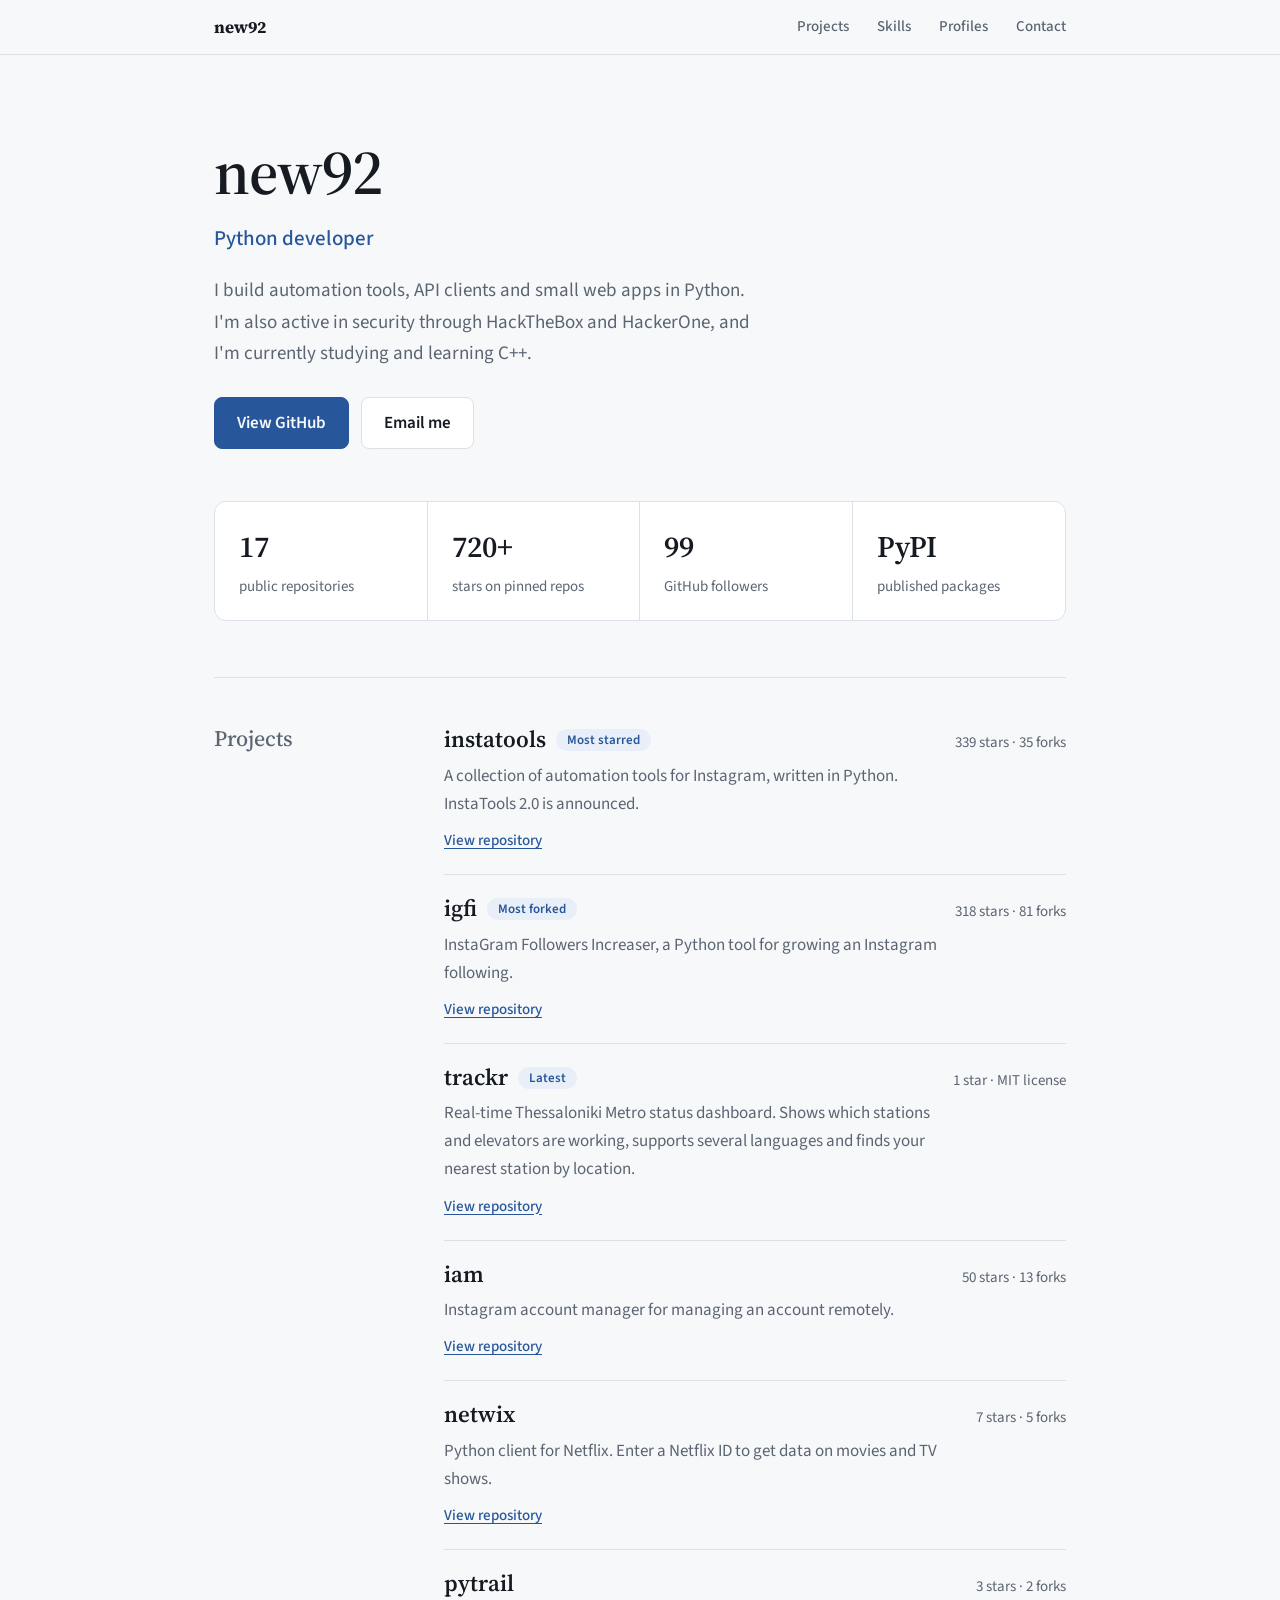
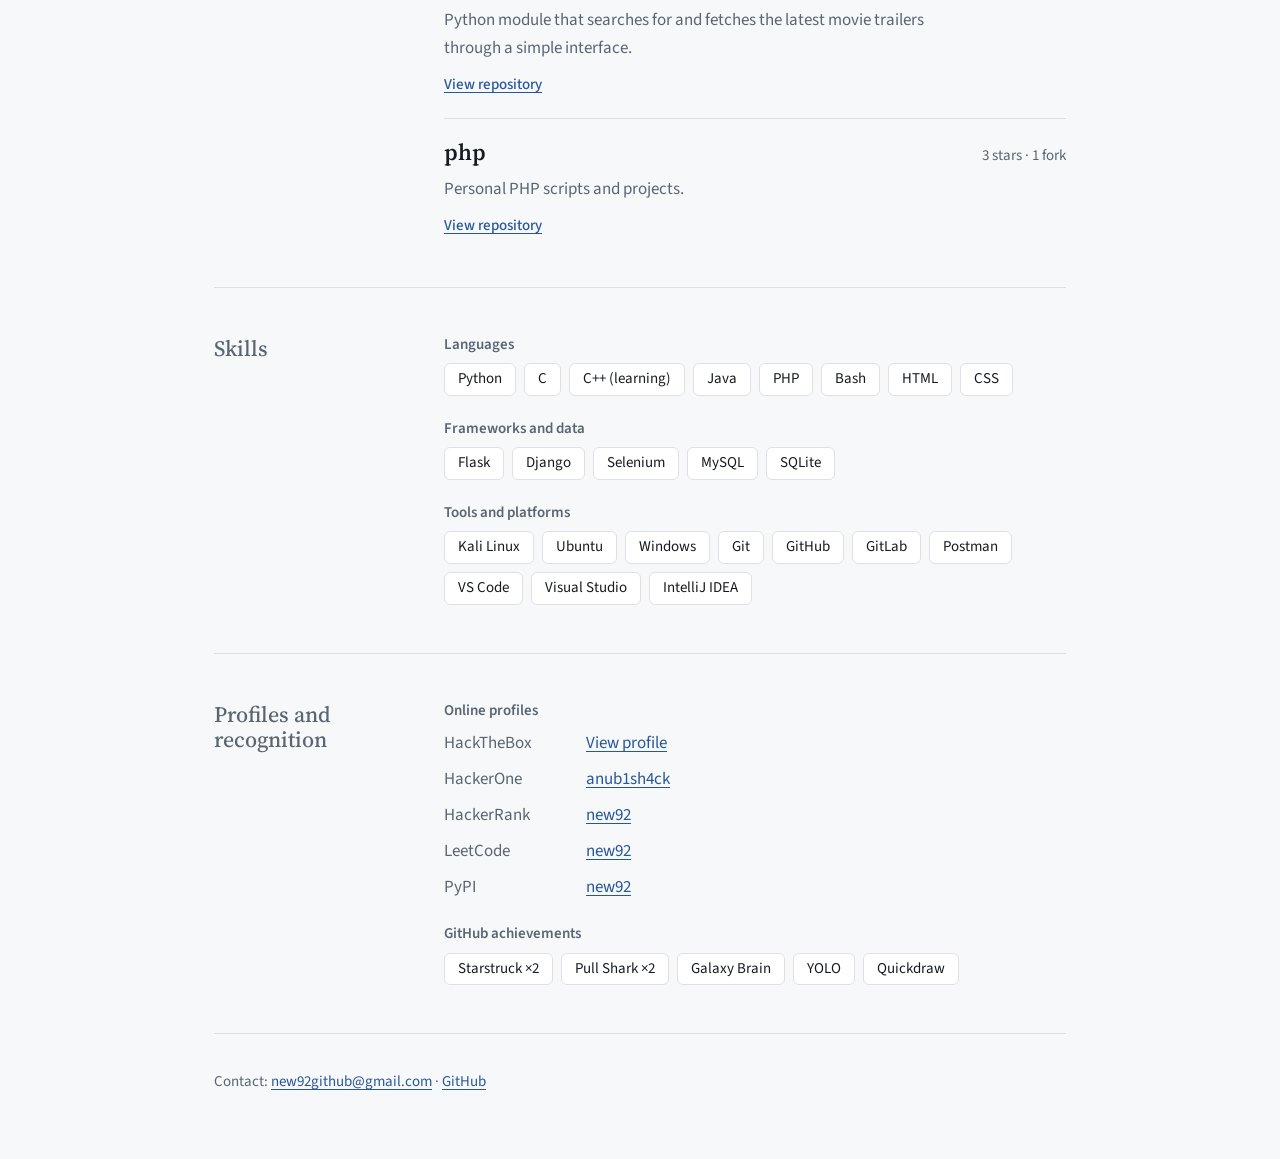
==== index.html @ b189fe7a "Update index.html" ====
<!DOCTYPE html>
<html lang="en">
<head>
<meta charset="utf-8">
<meta name="viewport" content="width=device-width, initial-scale=1, viewport-fit=cover">
<title>new92 — Developer Portfolio</title>
<link rel="preconnect" href="https://fonts.googleapis.com">
<link rel="preconnect" href="https://fonts.gstatic.com" crossorigin>
<link href="https://fonts.googleapis.com/css2?family=Source+Serif+4:opsz,wght@8..60,500;8..60,600&family=Source+Sans+3:wght@400;500;600&display=swap" rel="stylesheet">
<style>
:root{--bg:#f7f8fa;--ink:#161b22;--mute:#5b6572;--line:#dde1e7;--card:#fff;--accent:#27579a;--soft:#e9eff8;
box-sizing:border-box;padding-top:env(safe-area-inset-top,0px);padding-bottom:env(safe-area-inset-bottom,0px)}
@media (prefers-color-scheme:dark){:root:not([data-theme="light"]){--bg:#10141a;--ink:#e7eaef;--mute:#9aa5b3;--line:#262d37;--card:#161c24;--accent:#8cb3ee;--soft:#1b2634}}
:root[data-theme="dark"]{--bg:#10141a;--ink:#e7eaef;--mute:#9aa5b3;--line:#262d37;--card:#161c24;--accent:#8cb3ee;--soft:#1b2634}
*,*:before,*:after{box-sizing:border-box}
html{scroll-behavior:smooth;scroll-padding-top:70px}
body{margin:0;background:var(--bg);color:var(--ink);font:400 17px/1.65 "Source Sans 3",system-ui,sans-serif}
a{color:var(--accent);text-underline-offset:3px}
a:focus-visible{outline:3px solid var(--accent);outline-offset:3px;border-radius:2px}
h1,h2,h3{font-family:"Source Serif 4",Georgia,serif;font-weight:600;margin:0;line-height:1.15}
.wrap{max-width:900px;margin:0 auto;padding:0 24px}
nav{position:sticky;top:0;z-index:5;background:color-mix(in srgb,var(--bg) 92%,transparent);backdrop-filter:blur(8px);border-bottom:1px solid var(--line);padding-top:env(safe-area-inset-top,0px)}
nav .wrap{display:flex;gap:28px;align-items:center;height:54px;overflow-x:auto;white-space:nowrap;font-size:15px}
nav b{font-family:"Source Serif 4",Georgia,serif;margin-right:auto;font-size:17px}
nav a{color:var(--mute);text-decoration:none;font-weight:500}
nav a:hover{color:var(--accent)}
header{padding:80px 0 56px}
h1{font-size:clamp(40px,7vw,64px);letter-spacing:-.015em}
.role{font-size:21px;color:var(--accent);margin:12px 0 0;font-weight:500}
.lede{max-width:60ch;color:var(--mute);font-size:19px;margin:20px 0 28px}
.cta{display:flex;flex-wrap:wrap;gap:12px}
.btn{display:inline-block;padding:11px 22px;border:1px solid var(--line);border-radius:8px;text-decoration:none;font-weight:600;background:var(--card);color:var(--ink)}
.btn:hover{border-color:var(--accent);color:var(--accent)}
.btn.main{background:var(--accent);border-color:var(--accent);color:var(--bg)}
.btn.main:hover{color:var(--bg);opacity:.9}
.facts{display:grid;grid-template-columns:repeat(4,1fr);margin-top:52px;border:1px solid var(--line);border-radius:12px;background:var(--card);overflow:hidden}
.facts div{padding:20px 24px;border-right:1px solid var(--line)}
.facts div:last-child{border-right:0}
.facts b{display:block;font-family:"Source Serif 4",Georgia,serif;font-size:30px;font-weight:600}
.facts span{color:var(--mute);font-size:15px}
section{display:grid;grid-template-columns:190px 1fr;gap:16px 40px;padding:48px 0;border-top:1px solid var(--line)}
section>h2{font-size:22px;color:var(--mute);font-weight:500}
.proj{padding:20px 0;border-bottom:1px solid var(--line)}
.proj:first-child{padding-top:0}
.proj:last-child{border-bottom:0;padding-bottom:0}
.top{display:flex;justify-content:space-between;align-items:baseline;gap:16px;flex-wrap:wrap}
.proj h3{font-size:23px}
.proj h3 small{font:600 13px "Source Sans 3",sans-serif;background:var(--soft);color:var(--accent);border-radius:999px;padding:2px 11px;margin-left:10px;vertical-align:3px}
.stat{color:var(--mute);font-size:15px;white-space:nowrap}
.proj p{margin:6px 0 8px;color:var(--mute);max-width:62ch}
.proj a{font-weight:500;font-size:15px}
.group{margin-bottom:24px}
.group:last-child{margin-bottom:0}
.group h3{font-size:15px;font-family:"Source Sans 3",sans-serif;font-weight:600;color:var(--mute);margin-bottom:10px}
.tags{display:flex;flex-wrap:wrap;gap:8px;margin:0;padding:0;list-style:none}
.tags li{background:var(--card);border:1px solid var(--line);border-radius:6px;padding:3px 13px;font-size:15px}
.tags a{text-decoration:none}
.plat{display:grid;grid-template-columns:130px 1fr;gap:8px 12px;margin:0}
.plat dt{color:var(--mute)}
.plat dd{margin:0}
footer{padding:36px 0 64px;border-top:1px solid var(--line);color:var(--mute);font-size:15px}
@media (max-width:760px){header{padding:48px 0 40px}.facts{grid-template-columns:repeat(2,1fr)}.facts div:nth-child(2){border-right:0}.facts div:nth-child(-n+2){border-bottom:1px solid var(--line)}section{grid-template-columns:1fr;padding:36px 0}}
@media print{nav,.cta{display:none}body{background:#fff;color:#000}}
@media (prefers-reduced-motion:reduce){html{scroll-behavior:auto}}
</style>
</head>
<body>
<nav><div class="wrap"><b>new92</b><a href="#projects">Projects</a><a href="#skills">Skills</a><a href="#profiles">Profiles</a><a href="#contact">Contact</a></div></nav>
<div class="wrap">
<header>
<h1>new92</h1>
<p class="role">Python developer</p>
<p class="lede">I build automation tools, API clients and small web apps in Python. I'm also active in security through HackTheBox and HackerOne, and I'm currently studying and learning C++.</p>
<div class="cta">
<a class="btn main" href="https://github.com/new92">View GitHub</a>
<a class="btn" href="mailto:new92github@gmail.com">Email me</a>
</div>
<div class="facts">
<div><b>17</b><span>public repositories</span></div>
<div><b>720+</b><span>stars on pinned repos</span></div>
<div><b>99</b><span>GitHub followers</span></div>
<div><b>PyPI</b><span>published packages</span></div>
</div>
</header>

<section id="projects">
<h2>Projects</h2>
<div>
<div class="proj"><div class="top"><h3>instatools<small>Most starred</small></h3><span class="stat">339 stars · 35 forks</span></div><p>A collection of automation tools for Instagram, written in Python. InstaTools 2.0 is announced.</p><a href="https://github.com/new92/instatools">View repository</a></div>
<div class="proj"><div class="top"><h3>igfi<small>Most forked</small></h3><span class="stat">318 stars · 81 forks</span></div><p>InstaGram Followers Increaser, a Python tool for growing an Instagram following.</p><a href="https://github.com/new92/igfi">View repository</a></div>
<div class="proj"><div class="top"><h3>trackr<small>Latest</small></h3><span class="stat">1 star · MIT license</span></div><p>Real-time Thessaloniki Metro status dashboard. Shows which stations and elevators are working, supports several languages and finds your nearest station by location.</p><a href="https://github.com/new92/trackr">View repository</a></div>
<div class="proj"><div class="top"><h3>iam</h3><span class="stat">50 stars · 13 forks</span></div><p>Instagram account manager for managing an account remotely.</p><a href="https://github.com/new92/iam">View repository</a></div>
<div class="proj"><div class="top"><h3>netwix</h3><span class="stat">7 stars · 5 forks</span></div><p>Python client for Netflix. Enter a Netflix ID to get data on movies and TV shows.</p><a href="https://github.com/new92/netwix">View repository</a></div>
<div class="proj"><div class="top"><h3>pytrail</h3><span class="stat">3 stars · 2 forks</span></div><p>Python module that searches for and fetches the latest movie trailers through a simple interface.</p><a href="https://github.com/new92/pytrail">View repository</a></div>
<div class="proj"><div class="top"><h3>php</h3><span class="stat">3 stars · 1 fork</span></div><p>Personal PHP scripts and projects.</p><a href="https://github.com/new92/php">View repository</a></div>
</div>
</section>

<section id="skills">
<h2>Skills</h2>
<div>
<div class="group"><h3>Languages</h3><ul class="tags"><li>Python</li><li>C</li><li>C++ (learning)</li><li>Java</li><li>PHP</li><li>Bash</li><li>HTML</li><li>CSS</li></ul></div>
<div class="group"><h3>Frameworks and data</h3><ul class="tags"><li>Flask</li><li>Django</li><li>Selenium</li><li>MySQL</li><li>SQLite</li></ul></div>
<div class="group"><h3>Tools and platforms</h3><ul class="tags"><li>Kali Linux</li><li>Ubuntu</li><li>Windows</li><li>Git</li><li>GitHub</li><li>GitLab</li><li>Postman</li><li>VS Code</li><li>Visual Studio</li><li>IntelliJ IDEA</li></ul></div>
</div>
</section>

<section id="profiles">
<h2>Profiles and recognition</h2>
<div>
<div class="group"><h3>Online profiles</h3>
<dl class="plat"><dt>HackTheBox</dt><dd><a href="https://profile.hackthebox.com/profile/019cc94c-22b1-71e7-af81-07eef812fb02">View profile</a></dd>
<dt>HackerOne</dt><dd><a href="https://hackerone.com/anub1sh4ck">anub1sh4ck</a></dd>
<dt>HackerRank</dt><dd><a href="https://www.hackerrank.com/new92">new92</a></dd>
<dt>LeetCode</dt><dd><a href="https://www.leetcode.com/new92">new92</a></dd>
<dt>PyPI</dt><dd><a href="https://pypi.org/user/new92/">new92</a></dd></dl></div>
<div class="group"><h3>GitHub achievements</h3><ul class="tags"><li>Starstruck ×2</li><li>Pull Shark ×2</li><li>Galaxy Brain</li><li>YOLO</li><li>Quickdraw</li></ul></div>
</div>
</section>

<footer id="contact">Contact: <a href="mailto:new92github@gmail.com">new92github@gmail.com</a> · <a href="https://github.com/new92">GitHub</a></footer>
</div>
</body>
</html>
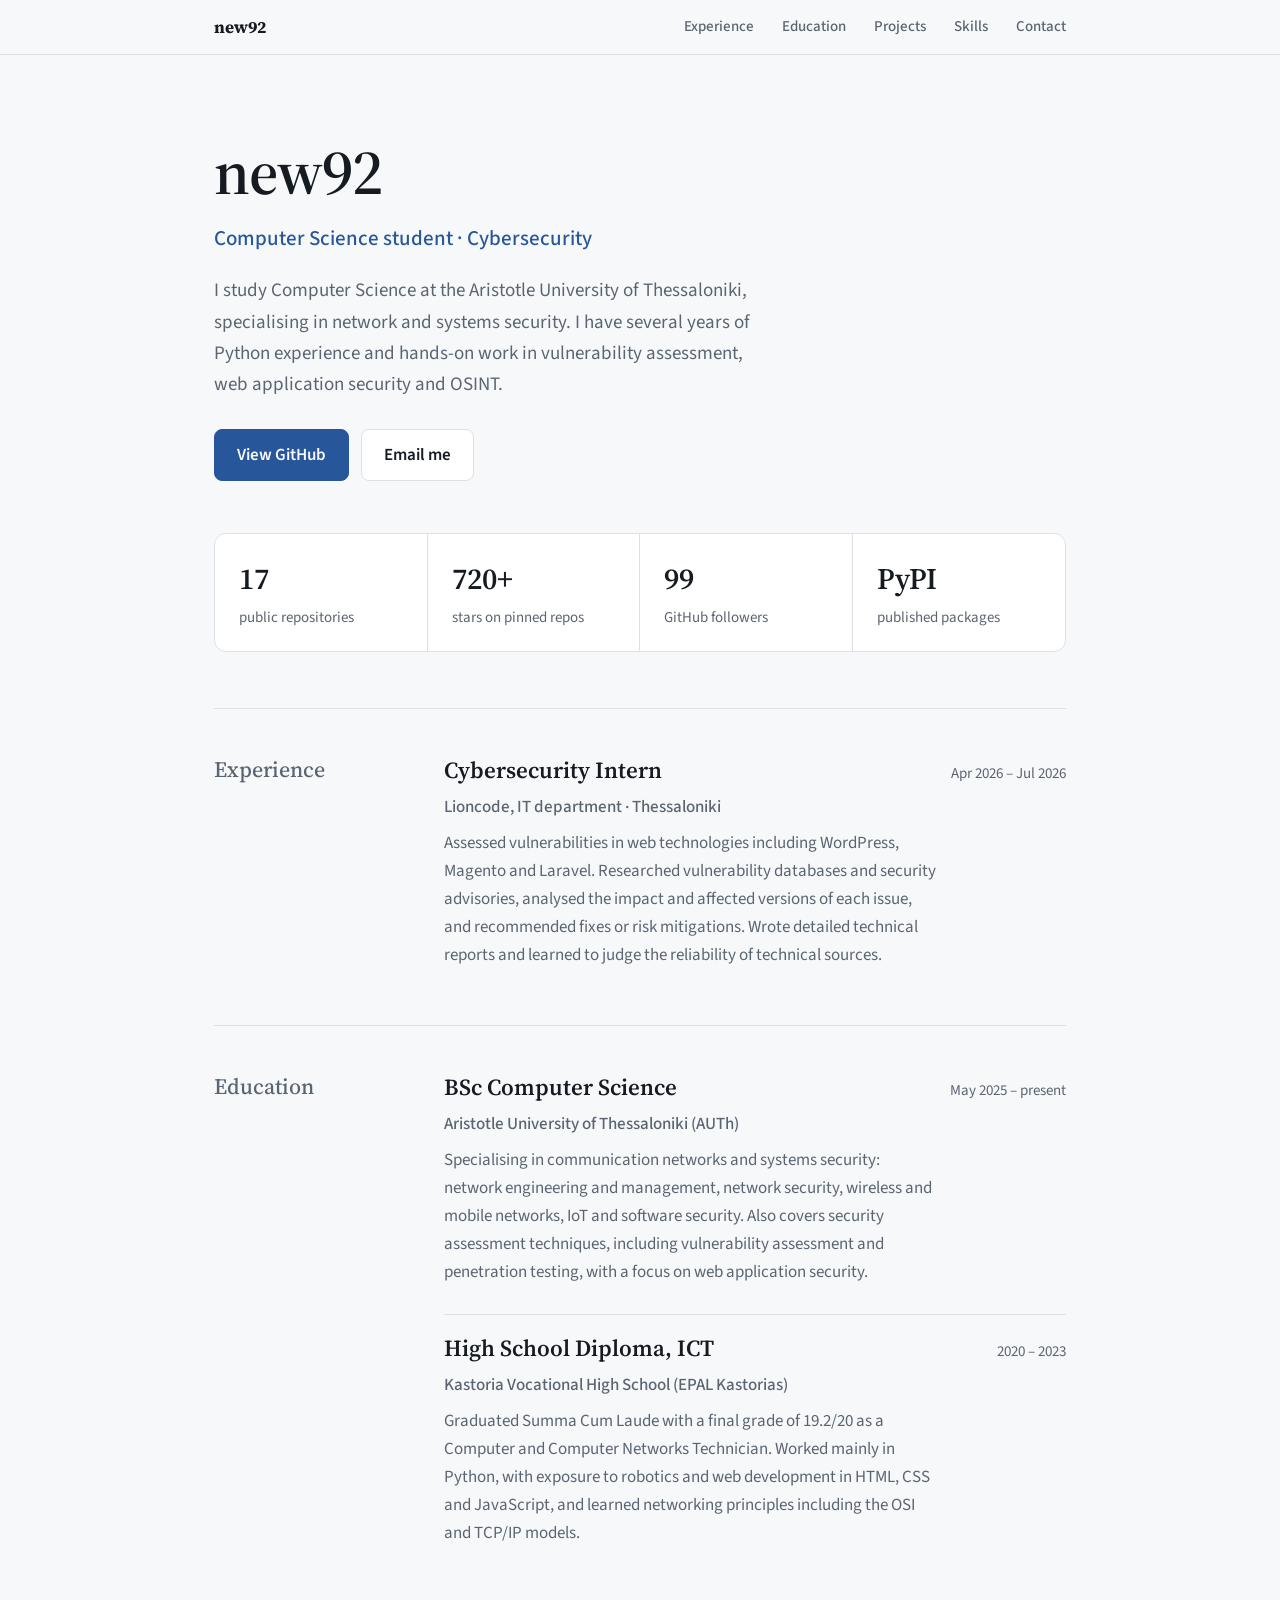
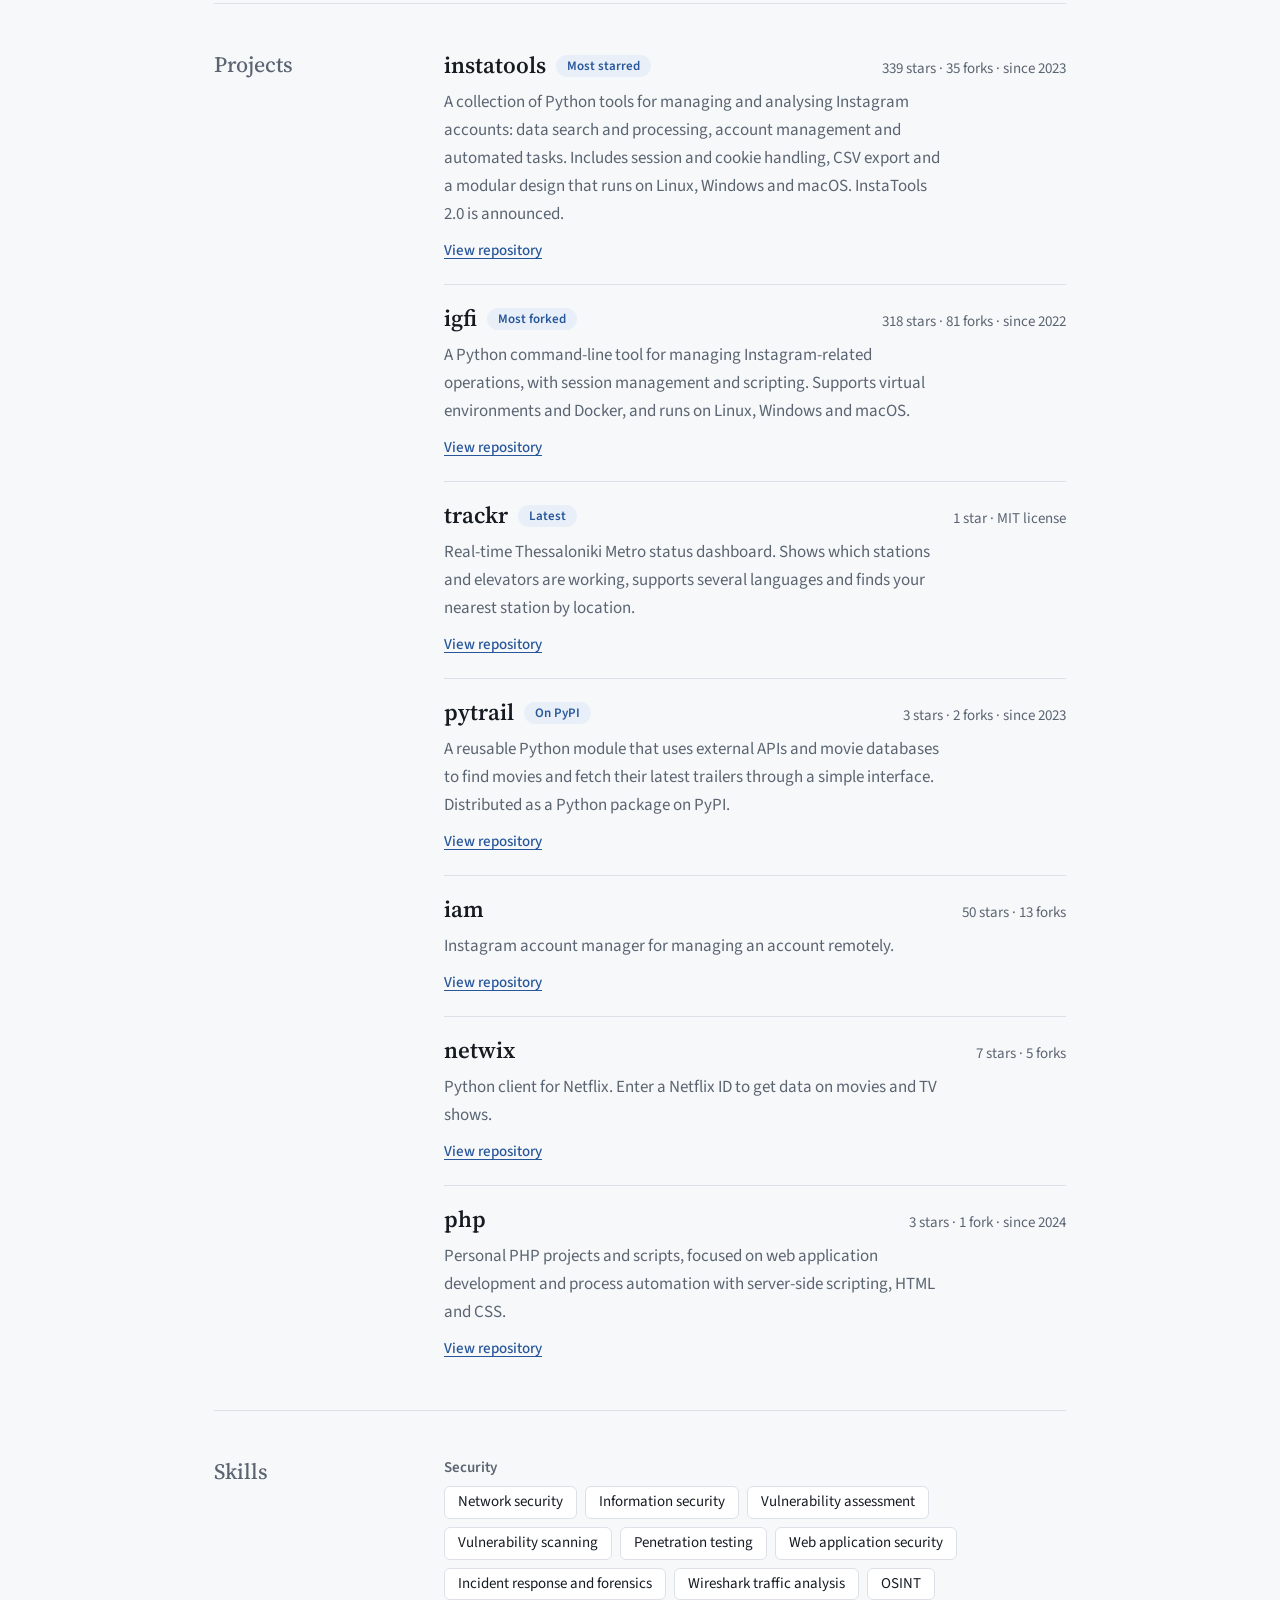
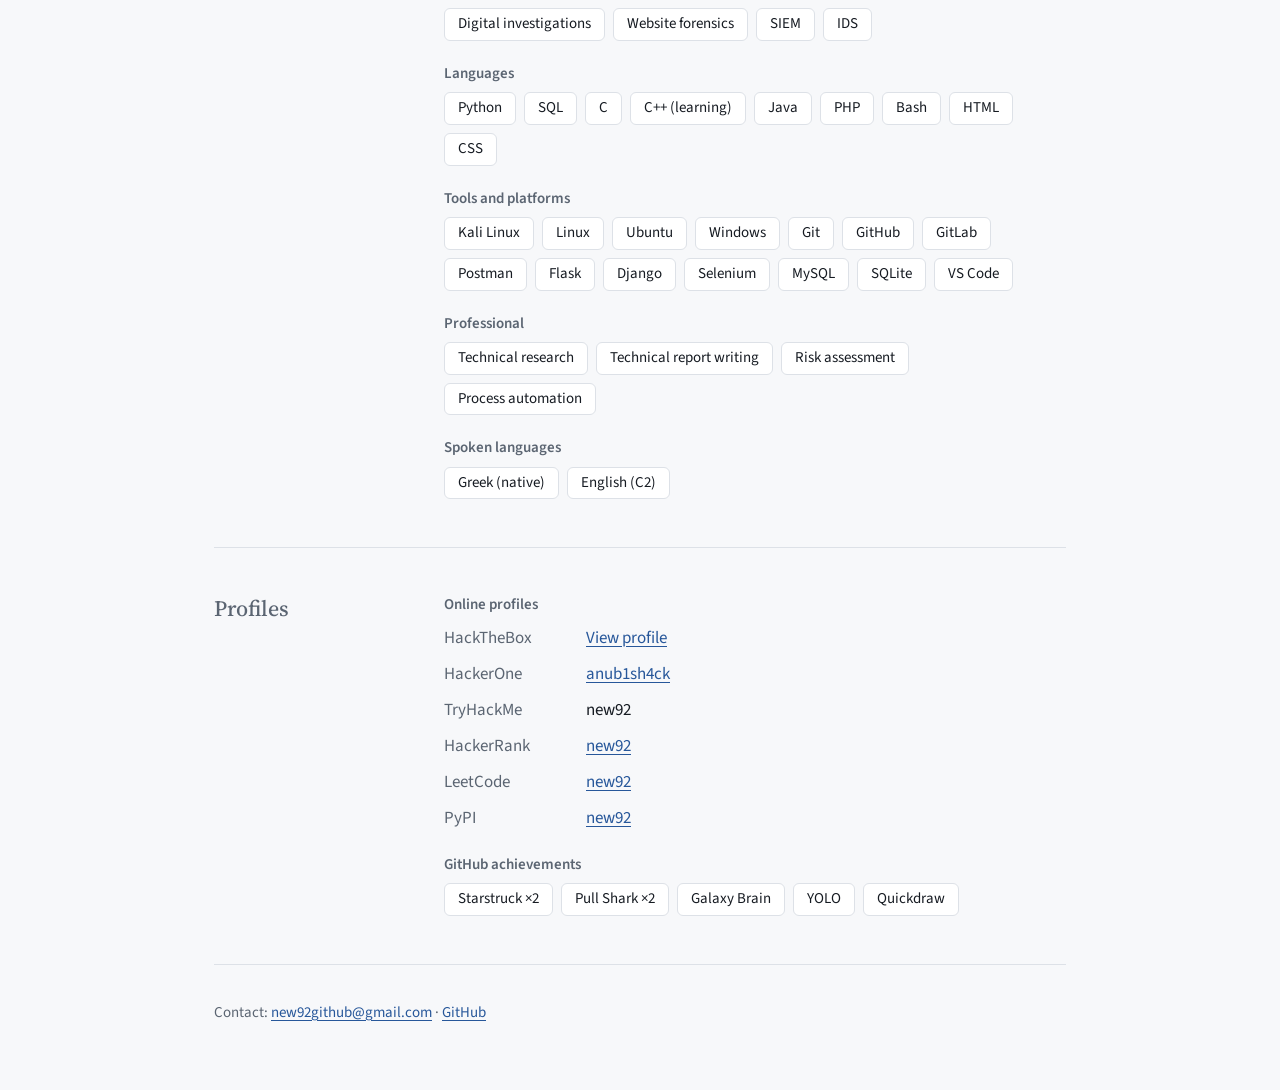
==== commit 8f26f691: "Update index.html" ====
--- a/index.html
+++ b/index.html
@@ -49,6 +49,7 @@
 .stat{color:var(--mute);font-size:15px;white-space:nowrap}
 .proj p{margin:6px 0 8px;color:var(--mute);max-width:62ch}
 .proj a{font-weight:500;font-size:15px}
+.org{color:var(--ink);font-weight:500;margin:2px 0 0}
 .group{margin-bottom:24px}
 .group:last-child{margin-bottom:0}
 .group h3{font-size:15px;font-family:"Source Sans 3",sans-serif;font-weight:600;color:var(--mute);margin-bottom:10px}
@@ -65,12 +66,12 @@
 </style>
 </head>
 <body>
-<nav><div class="wrap"><b>new92</b><a href="#projects">Projects</a><a href="#skills">Skills</a><a href="#profiles">Profiles</a><a href="#contact">Contact</a></div></nav>
+<nav><div class="wrap"><b>new92</b><a href="#experience">Experience</a><a href="#education">Education</a><a href="#projects">Projects</a><a href="#skills">Skills</a><a href="#contact">Contact</a></div></nav>
 <div class="wrap">
 <header>
 <h1>new92</h1>
-<p class="role">Python developer</p>
-<p class="lede">I build automation tools, API clients and small web apps in Python. I'm also active in security through HackTheBox and HackerOne, and I'm currently studying and learning C++.</p>
+<p class="role">Computer Science student · Cybersecurity</p>
+<p class="lede">I study Computer Science at the Aristotle University of Thessaloniki, specialising in network and systems security. I have several years of Python experience and hands-on work in vulnerability assessment, web application security and OSINT.</p>
 <div class="cta">
 <a class="btn main" href="https://github.com/new92">View GitHub</a>
 <a class="btn" href="mailto:new92github@gmail.com">Email me</a>
@@ -83,34 +84,52 @@
 </div>
 </header>
 
+<section id="experience">
+<h2>Experience</h2>
+<div>
+<div class="proj"><div class="top"><h3>Cybersecurity Intern</h3><span class="stat">Apr 2026 – Jul 2026</span></div><p class="org">Lioncode, IT department · Thessaloniki</p><p>Assessed vulnerabilities in web technologies including WordPress, Magento and Laravel. Researched vulnerability databases and security advisories, analysed the impact and affected versions of each issue, and recommended fixes or risk mitigations. Wrote detailed technical reports and learned to judge the reliability of technical sources.</p></div>
+</div>
+</section>
+
+<section id="education">
+<h2>Education</h2>
+<div>
+<div class="proj"><div class="top"><h3>BSc Computer Science</h3><span class="stat">May 2025 – present</span></div><p class="org">Aristotle University of Thessaloniki (AUTh)</p><p>Specialising in communication networks and systems security: network engineering and management, network security, wireless and mobile networks, IoT and software security. Also covers security assessment techniques, including vulnerability assessment and penetration testing, with a focus on web application security.</p></div>
+<div class="proj"><div class="top"><h3>High School Diploma, ICT</h3><span class="stat">2020 – 2023</span></div><p class="org">Kastoria Vocational High School (EPAL Kastorias)</p><p>Graduated Summa Cum Laude with a final grade of 19.2/20 as a Computer and Computer Networks Technician. Worked mainly in Python, with exposure to robotics and web development in HTML, CSS and JavaScript, and learned networking principles including the OSI and TCP/IP models.</p></div>
+</div>
+</section>
+
 <section id="projects">
 <h2>Projects</h2>
 <div>
-<div class="proj"><div class="top"><h3>instatools<small>Most starred</small></h3><span class="stat">339 stars · 35 forks</span></div><p>A collection of automation tools for Instagram, written in Python. InstaTools 2.0 is announced.</p><a href="https://github.com/new92/instatools">View repository</a></div>
-<div class="proj"><div class="top"><h3>igfi<small>Most forked</small></h3><span class="stat">318 stars · 81 forks</span></div><p>InstaGram Followers Increaser, a Python tool for growing an Instagram following.</p><a href="https://github.com/new92/igfi">View repository</a></div>
+<div class="proj"><div class="top"><h3>instatools<small>Most starred</small></h3><span class="stat">339 stars · 35 forks · since 2023</span></div><p>A collection of Python tools for managing and analysing Instagram accounts: data search and processing, account management and automated tasks. Includes session and cookie handling, CSV export and a modular design that runs on Linux, Windows and macOS. InstaTools 2.0 is announced.</p><a href="https://github.com/new92/instatools">View repository</a></div>
+<div class="proj"><div class="top"><h3>igfi<small>Most forked</small></h3><span class="stat">318 stars · 81 forks · since 2022</span></div><p>A Python command-line tool for managing Instagram-related operations, with session management and scripting. Supports virtual environments and Docker, and runs on Linux, Windows and macOS.</p><a href="https://github.com/new92/igfi">View repository</a></div>
 <div class="proj"><div class="top"><h3>trackr<small>Latest</small></h3><span class="stat">1 star · MIT license</span></div><p>Real-time Thessaloniki Metro status dashboard. Shows which stations and elevators are working, supports several languages and finds your nearest station by location.</p><a href="https://github.com/new92/trackr">View repository</a></div>
+<div class="proj"><div class="top"><h3>pytrail<small>On PyPI</small></h3><span class="stat">3 stars · 2 forks · since 2023</span></div><p>A reusable Python module that uses external APIs and movie databases to find movies and fetch their latest trailers through a simple interface. Distributed as a Python package on PyPI.</p><a href="https://github.com/new92/pytrail">View repository</a></div>
 <div class="proj"><div class="top"><h3>iam</h3><span class="stat">50 stars · 13 forks</span></div><p>Instagram account manager for managing an account remotely.</p><a href="https://github.com/new92/iam">View repository</a></div>
 <div class="proj"><div class="top"><h3>netwix</h3><span class="stat">7 stars · 5 forks</span></div><p>Python client for Netflix. Enter a Netflix ID to get data on movies and TV shows.</p><a href="https://github.com/new92/netwix">View repository</a></div>
-<div class="proj"><div class="top"><h3>pytrail</h3><span class="stat">3 stars · 2 forks</span></div><p>Python module that searches for and fetches the latest movie trailers through a simple interface.</p><a href="https://github.com/new92/pytrail">View repository</a></div>
-<div class="proj"><div class="top"><h3>php</h3><span class="stat">3 stars · 1 fork</span></div><p>Personal PHP scripts and projects.</p><a href="https://github.com/new92/php">View repository</a></div>
+<div class="proj"><div class="top"><h3>php</h3><span class="stat">3 stars · 1 fork · since 2024</span></div><p>Personal PHP projects and scripts, focused on web application development and process automation with server-side scripting, HTML and CSS.</p><a href="https://github.com/new92/php">View repository</a></div>
 </div>
 </section>
 
 <section id="skills">
 <h2>Skills</h2>
 <div>
-<div class="group"><h3>Languages</h3><ul class="tags"><li>Python</li><li>C</li><li>C++ (learning)</li><li>Java</li><li>PHP</li><li>Bash</li><li>HTML</li><li>CSS</li></ul></div>
-<div class="group"><h3>Frameworks and data</h3><ul class="tags"><li>Flask</li><li>Django</li><li>Selenium</li><li>MySQL</li><li>SQLite</li></ul></div>
-<div class="group"><h3>Tools and platforms</h3><ul class="tags"><li>Kali Linux</li><li>Ubuntu</li><li>Windows</li><li>Git</li><li>GitHub</li><li>GitLab</li><li>Postman</li><li>VS Code</li><li>Visual Studio</li><li>IntelliJ IDEA</li></ul></div>
+<div class="group"><h3>Security</h3><ul class="tags"><li>Network security</li><li>Information security</li><li>Vulnerability assessment</li><li>Vulnerability scanning</li><li>Penetration testing</li><li>Web application security</li><li>Incident response and forensics</li><li>Wireshark traffic analysis</li><li>OSINT</li><li>Digital investigations</li><li>Website forensics</li><li>SIEM</li><li>IDS</li></ul></div>
+<div class="group"><h3>Languages</h3><ul class="tags"><li>Python</li><li>SQL</li><li>C</li><li>C++ (learning)</li><li>Java</li><li>PHP</li><li>Bash</li><li>HTML</li><li>CSS</li></ul></div>
+<div class="group"><h3>Tools and platforms</h3><ul class="tags"><li>Kali Linux</li><li>Linux</li><li>Ubuntu</li><li>Windows</li><li>Git</li><li>GitHub</li><li>GitLab</li><li>Postman</li><li>Flask</li><li>Django</li><li>Selenium</li><li>MySQL</li><li>SQLite</li><li>VS Code</li></ul></div>
+<div class="group"><h3>Professional</h3><ul class="tags"><li>Technical research</li><li>Technical report writing</li><li>Risk assessment</li><li>Process automation</li></ul></div>
+<div class="group"><h3>Spoken languages</h3><ul class="tags"><li>Greek (native)</li><li>English (C2)</li></ul></div>
 </div>
 </section>
 
 <section id="profiles">
-<h2>Profiles and recognition</h2>
+<h2>Profiles</h2>
 <div>
 <div class="group"><h3>Online profiles</h3>
 <dl class="plat"><dt>HackTheBox</dt><dd><a href="https://profile.hackthebox.com/profile/019cc94c-22b1-71e7-af81-07eef812fb02">View profile</a></dd>
 <dt>HackerOne</dt><dd><a href="https://hackerone.com/anub1sh4ck">anub1sh4ck</a></dd>
+<dt>TryHackMe</dt><dd>new92</dd>
 <dt>HackerRank</dt><dd><a href="https://www.hackerrank.com/new92">new92</a></dd>
 <dt>LeetCode</dt><dd><a href="https://www.leetcode.com/new92">new92</a></dd>
 <dt>PyPI</dt><dd><a href="https://pypi.org/user/new92/">new92</a></dd></dl></div>
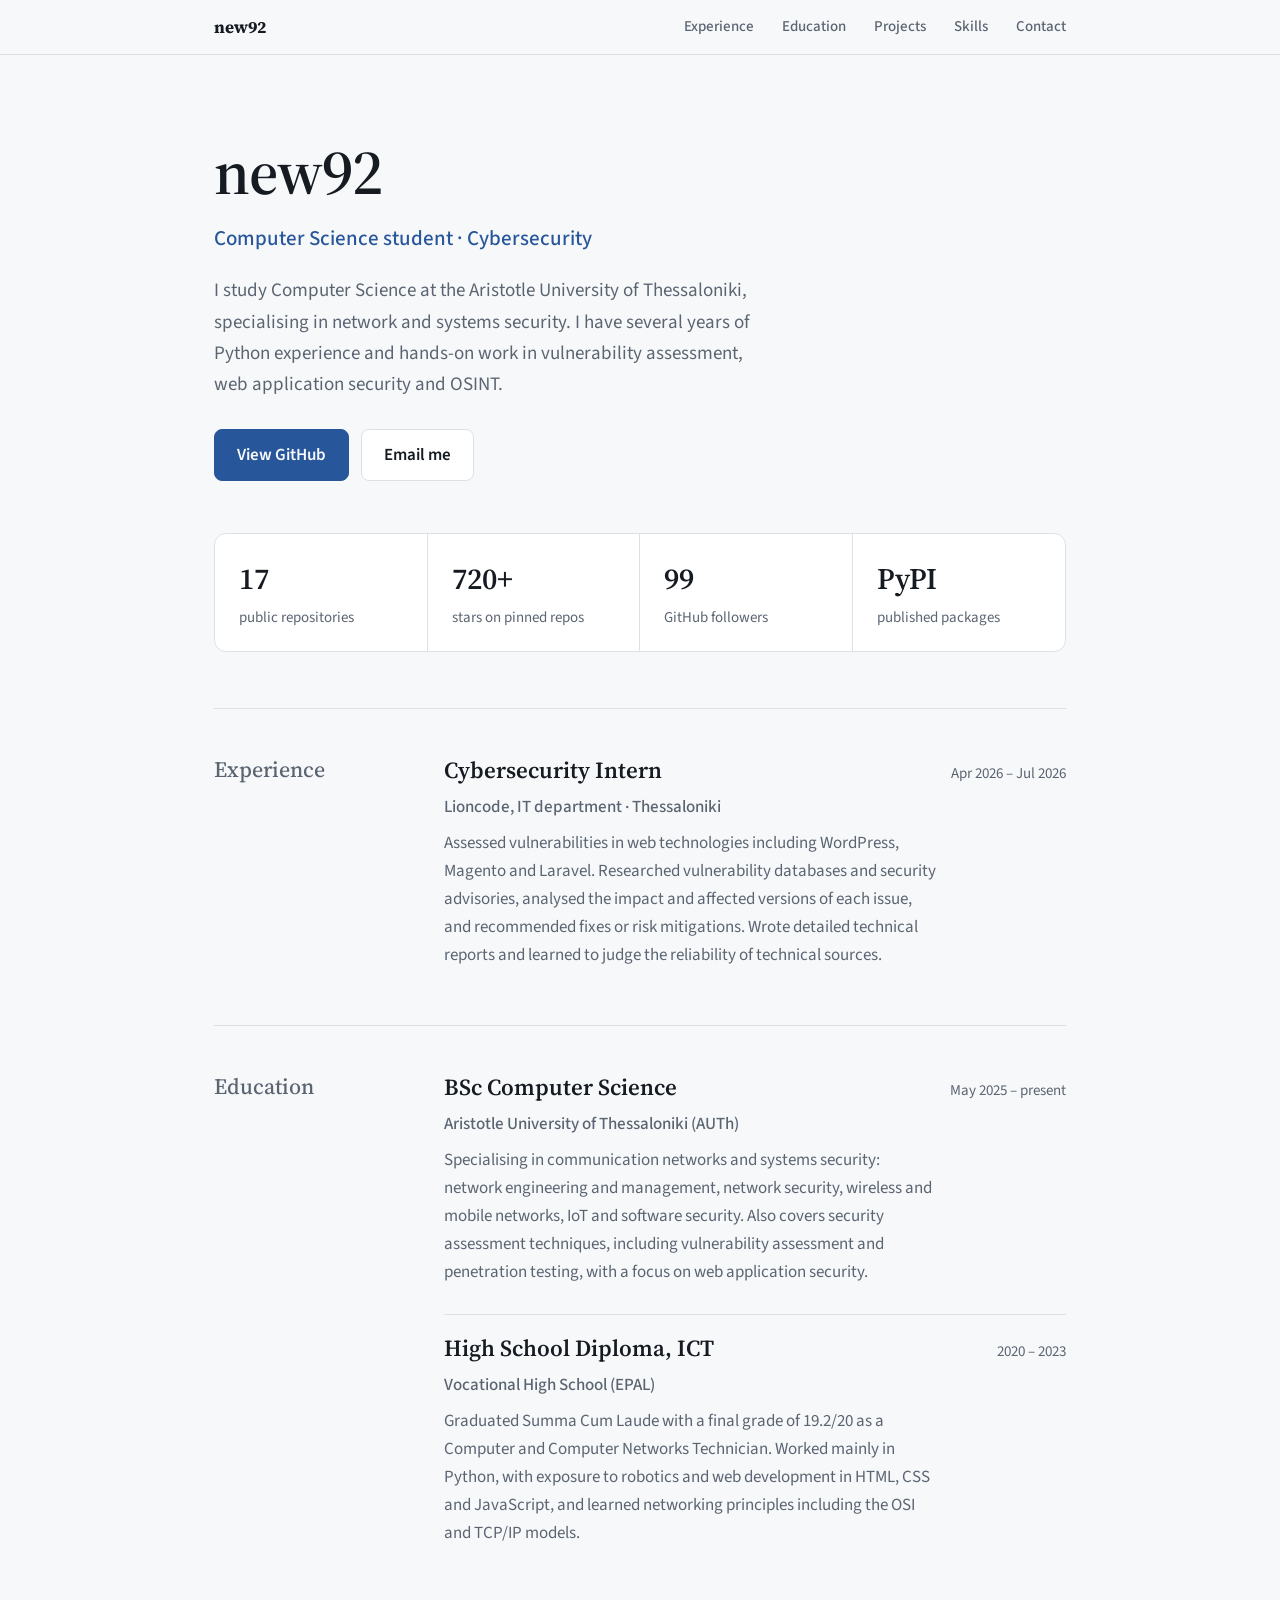
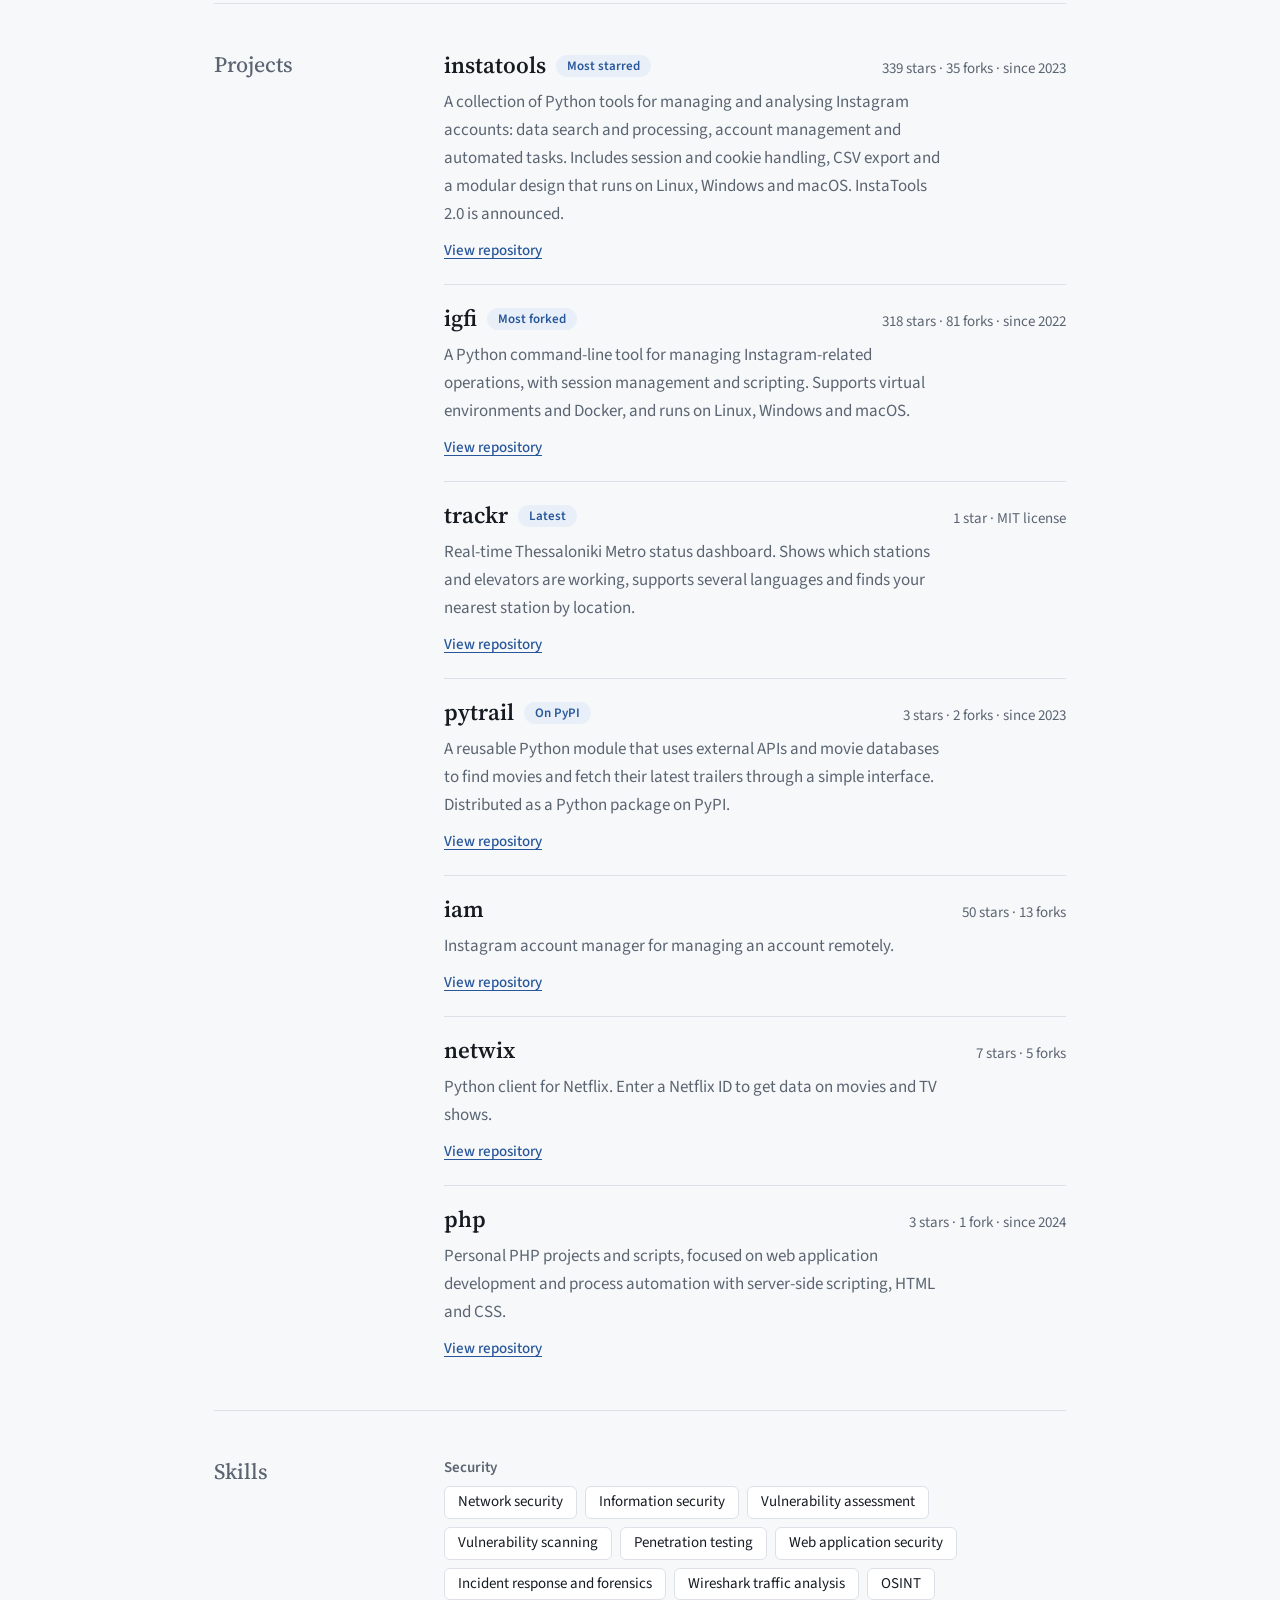
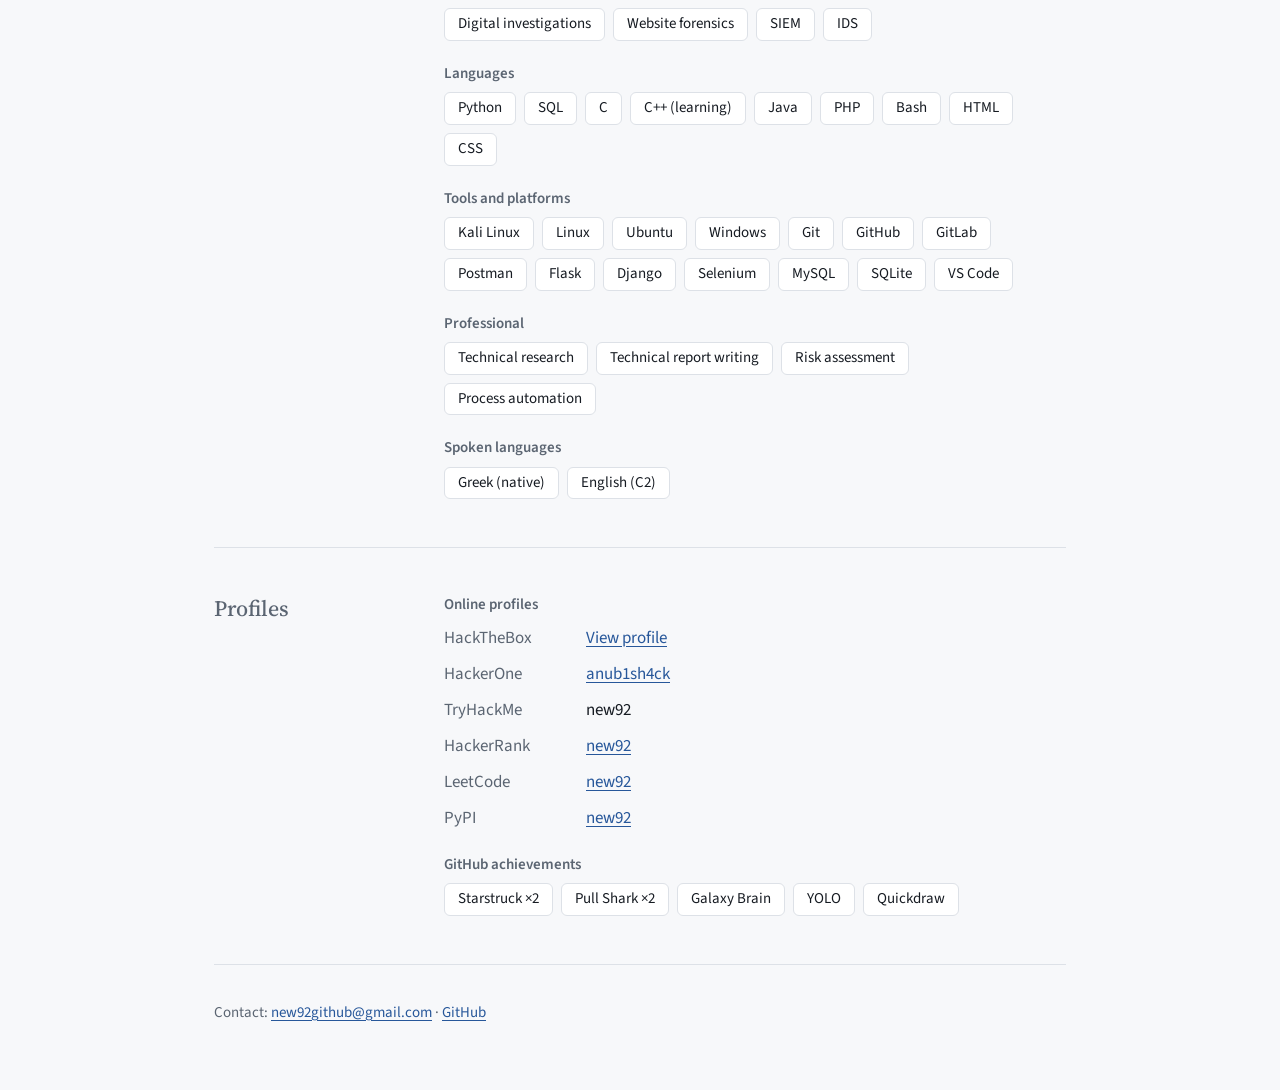
==== commit 4d7d0997: "Update index.html" ====
--- a/index.html
+++ b/index.html
@@ -95,7 +95,7 @@
 <h2>Education</h2>
 <div>
 <div class="proj"><div class="top"><h3>BSc Computer Science</h3><span class="stat">May 2025 – present</span></div><p class="org">Aristotle University of Thessaloniki (AUTh)</p><p>Specialising in communication networks and systems security: network engineering and management, network security, wireless and mobile networks, IoT and software security. Also covers security assessment techniques, including vulnerability assessment and penetration testing, with a focus on web application security.</p></div>
-<div class="proj"><div class="top"><h3>High School Diploma, ICT</h3><span class="stat">2020 – 2023</span></div><p class="org">Kastoria Vocational High School (EPAL Kastorias)</p><p>Graduated Summa Cum Laude with a final grade of 19.2/20 as a Computer and Computer Networks Technician. Worked mainly in Python, with exposure to robotics and web development in HTML, CSS and JavaScript, and learned networking principles including the OSI and TCP/IP models.</p></div>
+<div class="proj"><div class="top"><h3>High School Diploma, ICT</h3><span class="stat">2020 – 2023</span></div><p class="org">Vocational High School (EPAL)</p><p>Graduated Summa Cum Laude with a final grade of 19.2/20 as a Computer and Computer Networks Technician. Worked mainly in Python, with exposure to robotics and web development in HTML, CSS and JavaScript, and learned networking principles including the OSI and TCP/IP models.</p></div>
 </div>
 </section>
 
@@ -129,7 +129,7 @@
 <div class="group"><h3>Online profiles</h3>
 <dl class="plat"><dt>HackTheBox</dt><dd><a href="https://profile.hackthebox.com/profile/019cc94c-22b1-71e7-af81-07eef812fb02">View profile</a></dd>
 <dt>HackerOne</dt><dd><a href="https://hackerone.com/anub1sh4ck">anub1sh4ck</a></dd>
-<dt>TryHackMe</dt><dd>new92</dd>
+<dt>TryHackMe</dt><dd><a href="https://tryhackme.com/p/new92"></a>new92</dd>
 <dt>HackerRank</dt><dd><a href="https://www.hackerrank.com/new92">new92</a></dd>
 <dt>LeetCode</dt><dd><a href="https://www.leetcode.com/new92">new92</a></dd>
 <dt>PyPI</dt><dd><a href="https://pypi.org/user/new92/">new92</a></dd></dl></div>
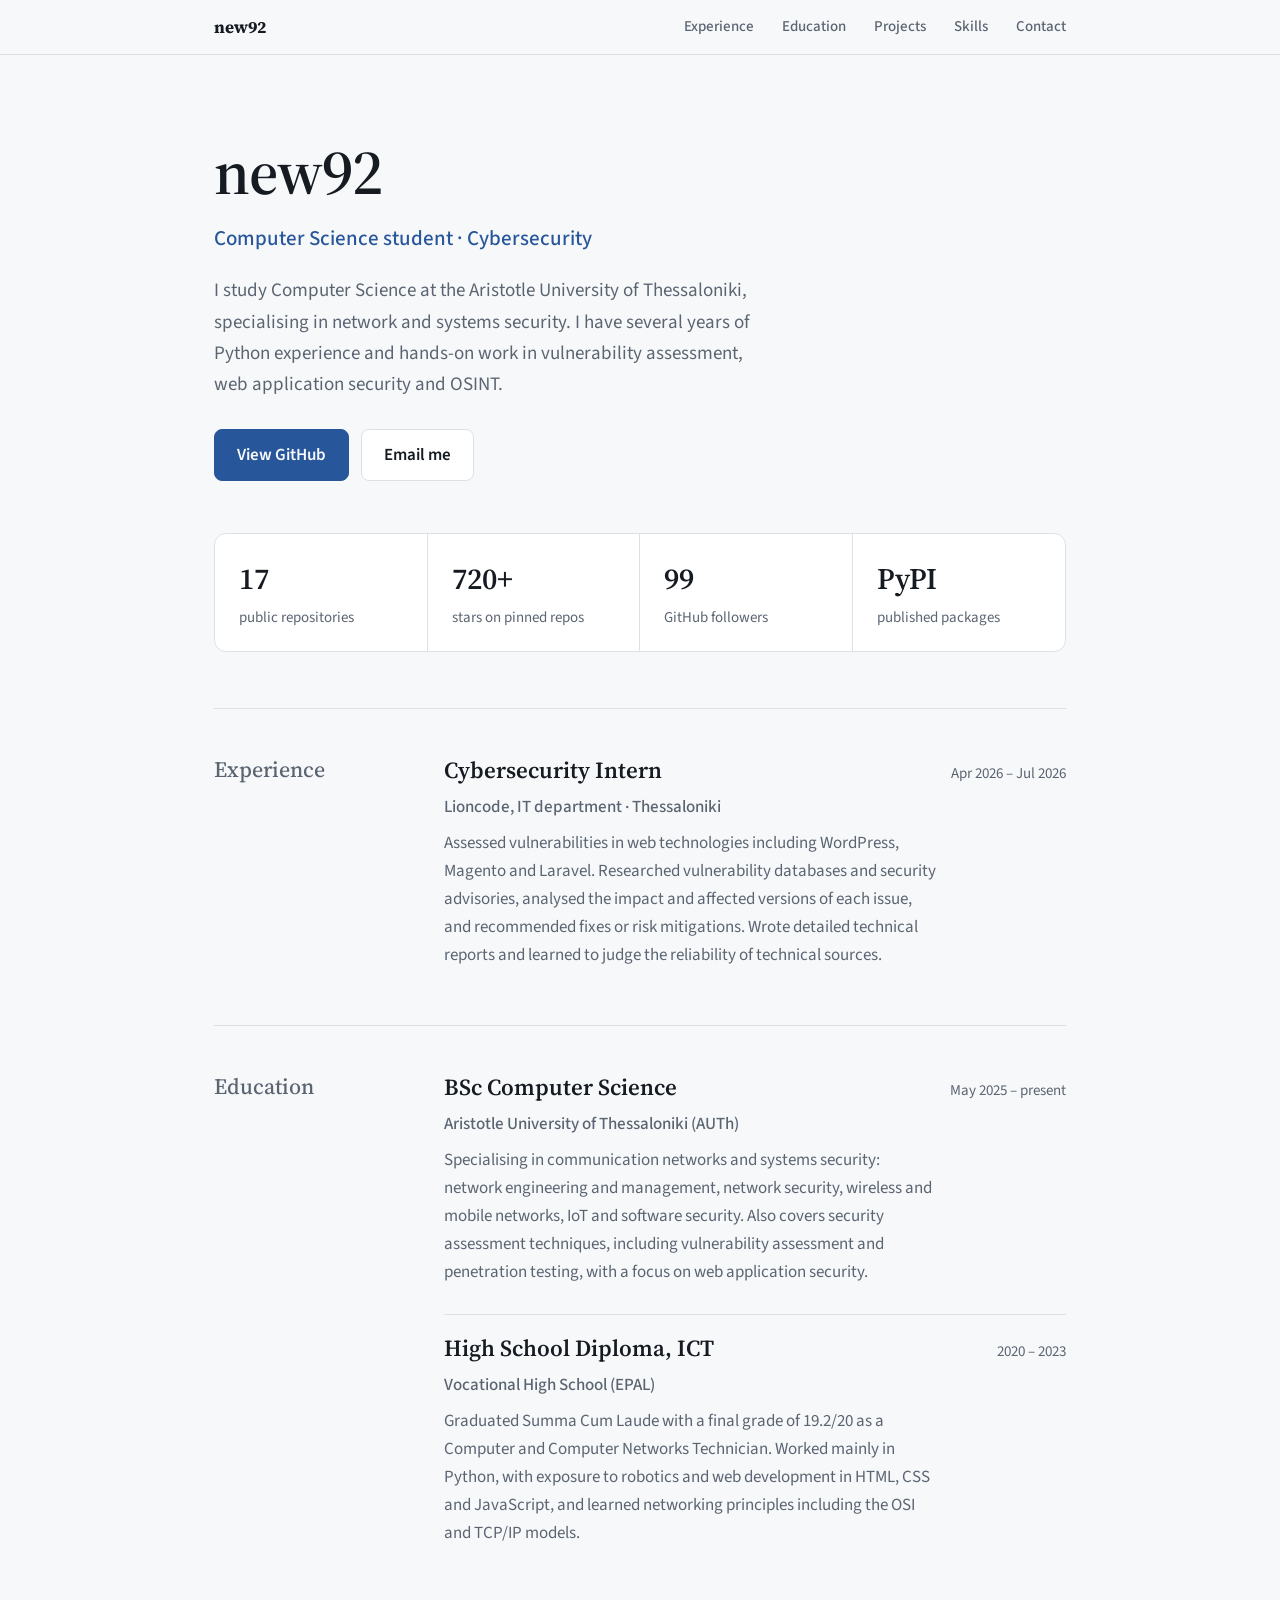
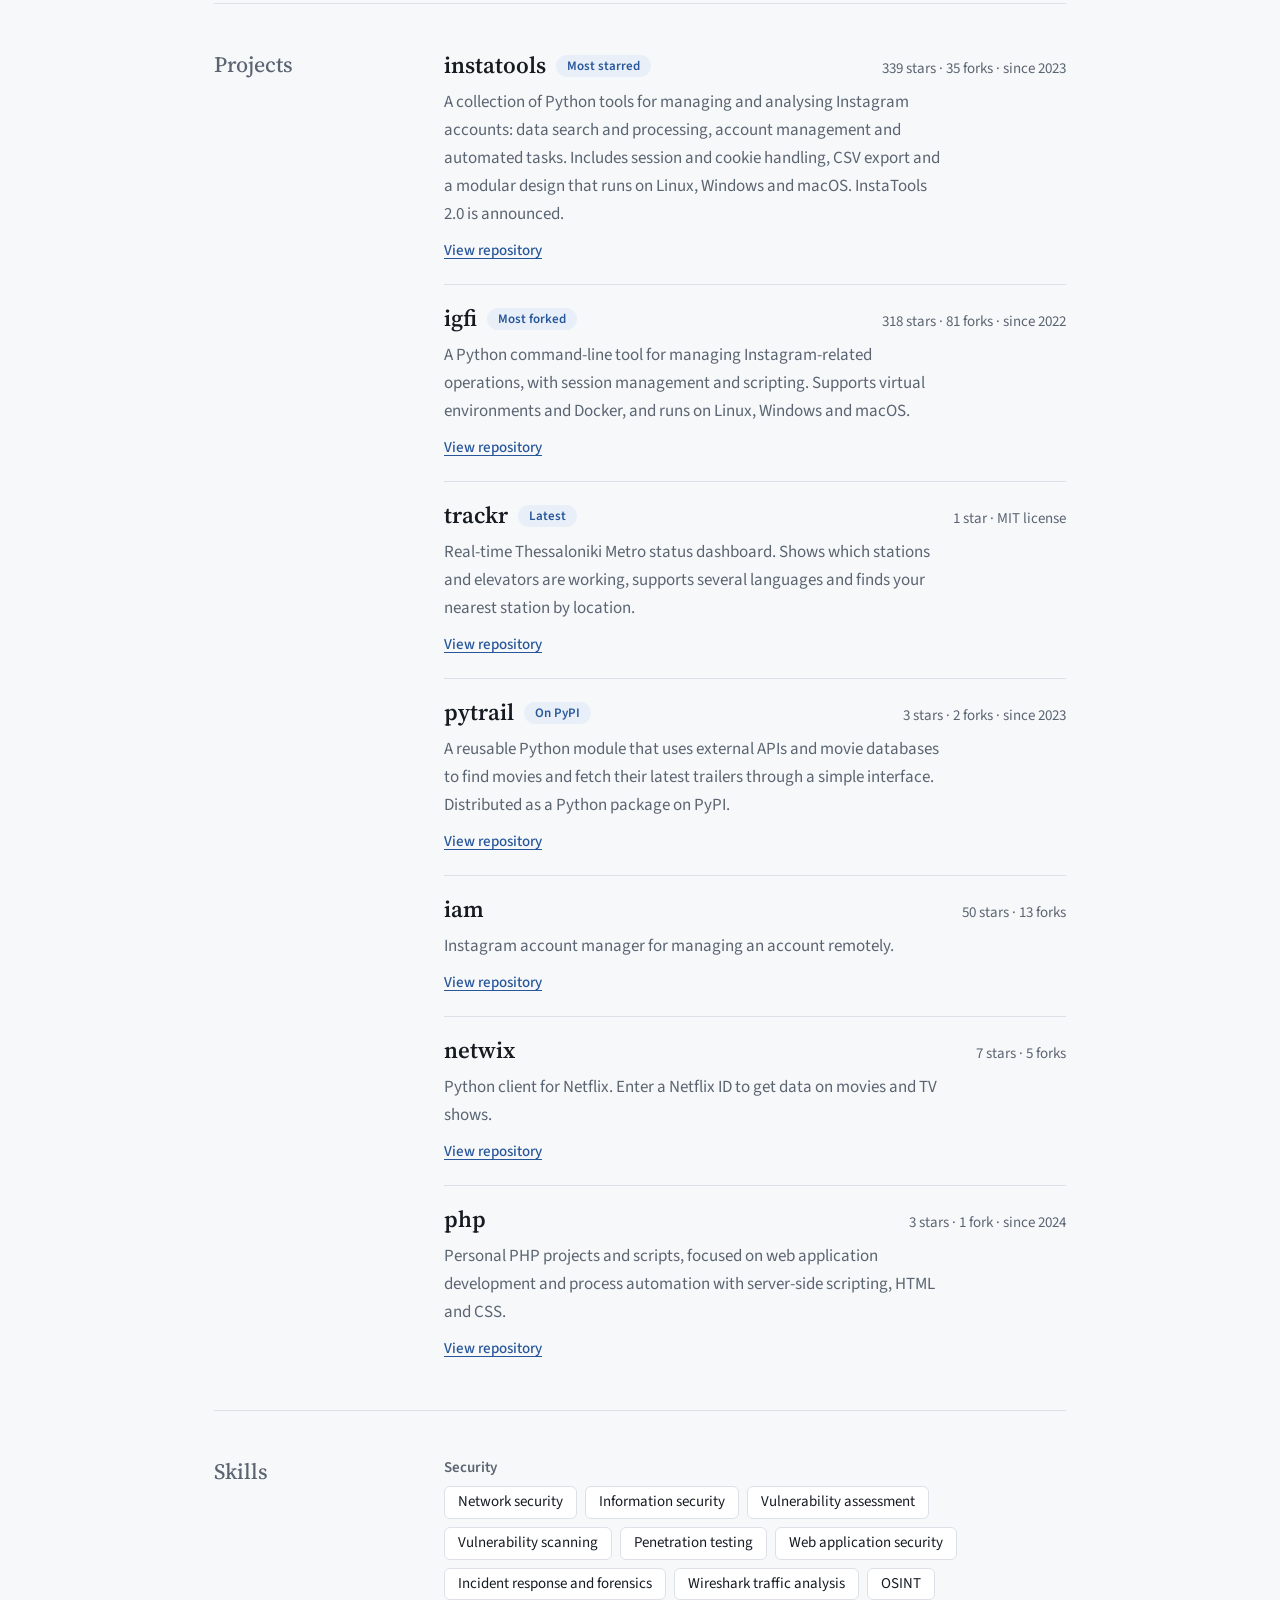
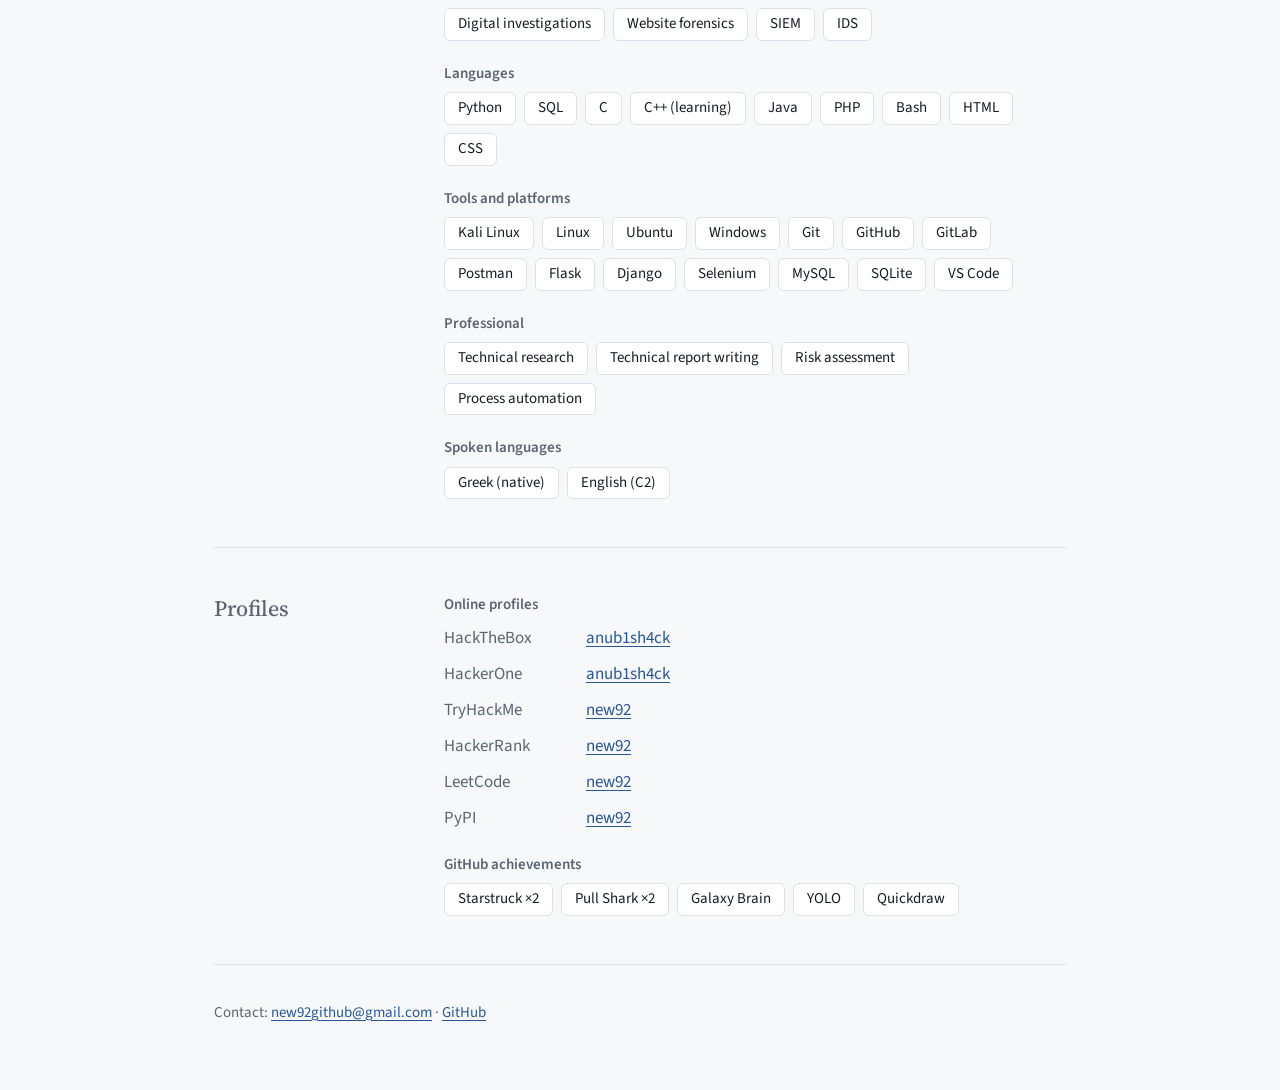
==== commit 8139a8cc: "Update index.html" ====
--- a/index.html
+++ b/index.html
@@ -127,9 +127,9 @@
 <h2>Profiles</h2>
 <div>
 <div class="group"><h3>Online profiles</h3>
-<dl class="plat"><dt>HackTheBox</dt><dd><a href="https://profile.hackthebox.com/profile/019cc94c-22b1-71e7-af81-07eef812fb02">View profile</a></dd>
+<dl class="plat"><dt>HackTheBox</dt><dd><a href="https://app.hackthebox.com/users/1884355">anub1sh4ck</a></dd>
 <dt>HackerOne</dt><dd><a href="https://hackerone.com/anub1sh4ck">anub1sh4ck</a></dd>
-<dt>TryHackMe</dt><dd><a href="https://tryhackme.com/p/new92"></a>new92</dd>
+<dt>TryHackMe</dt><dd><a href="https://tryhackme.com/p/new92">new92</a></dd>
 <dt>HackerRank</dt><dd><a href="https://www.hackerrank.com/new92">new92</a></dd>
 <dt>LeetCode</dt><dd><a href="https://www.leetcode.com/new92">new92</a></dd>
 <dt>PyPI</dt><dd><a href="https://pypi.org/user/new92/">new92</a></dd></dl></div>
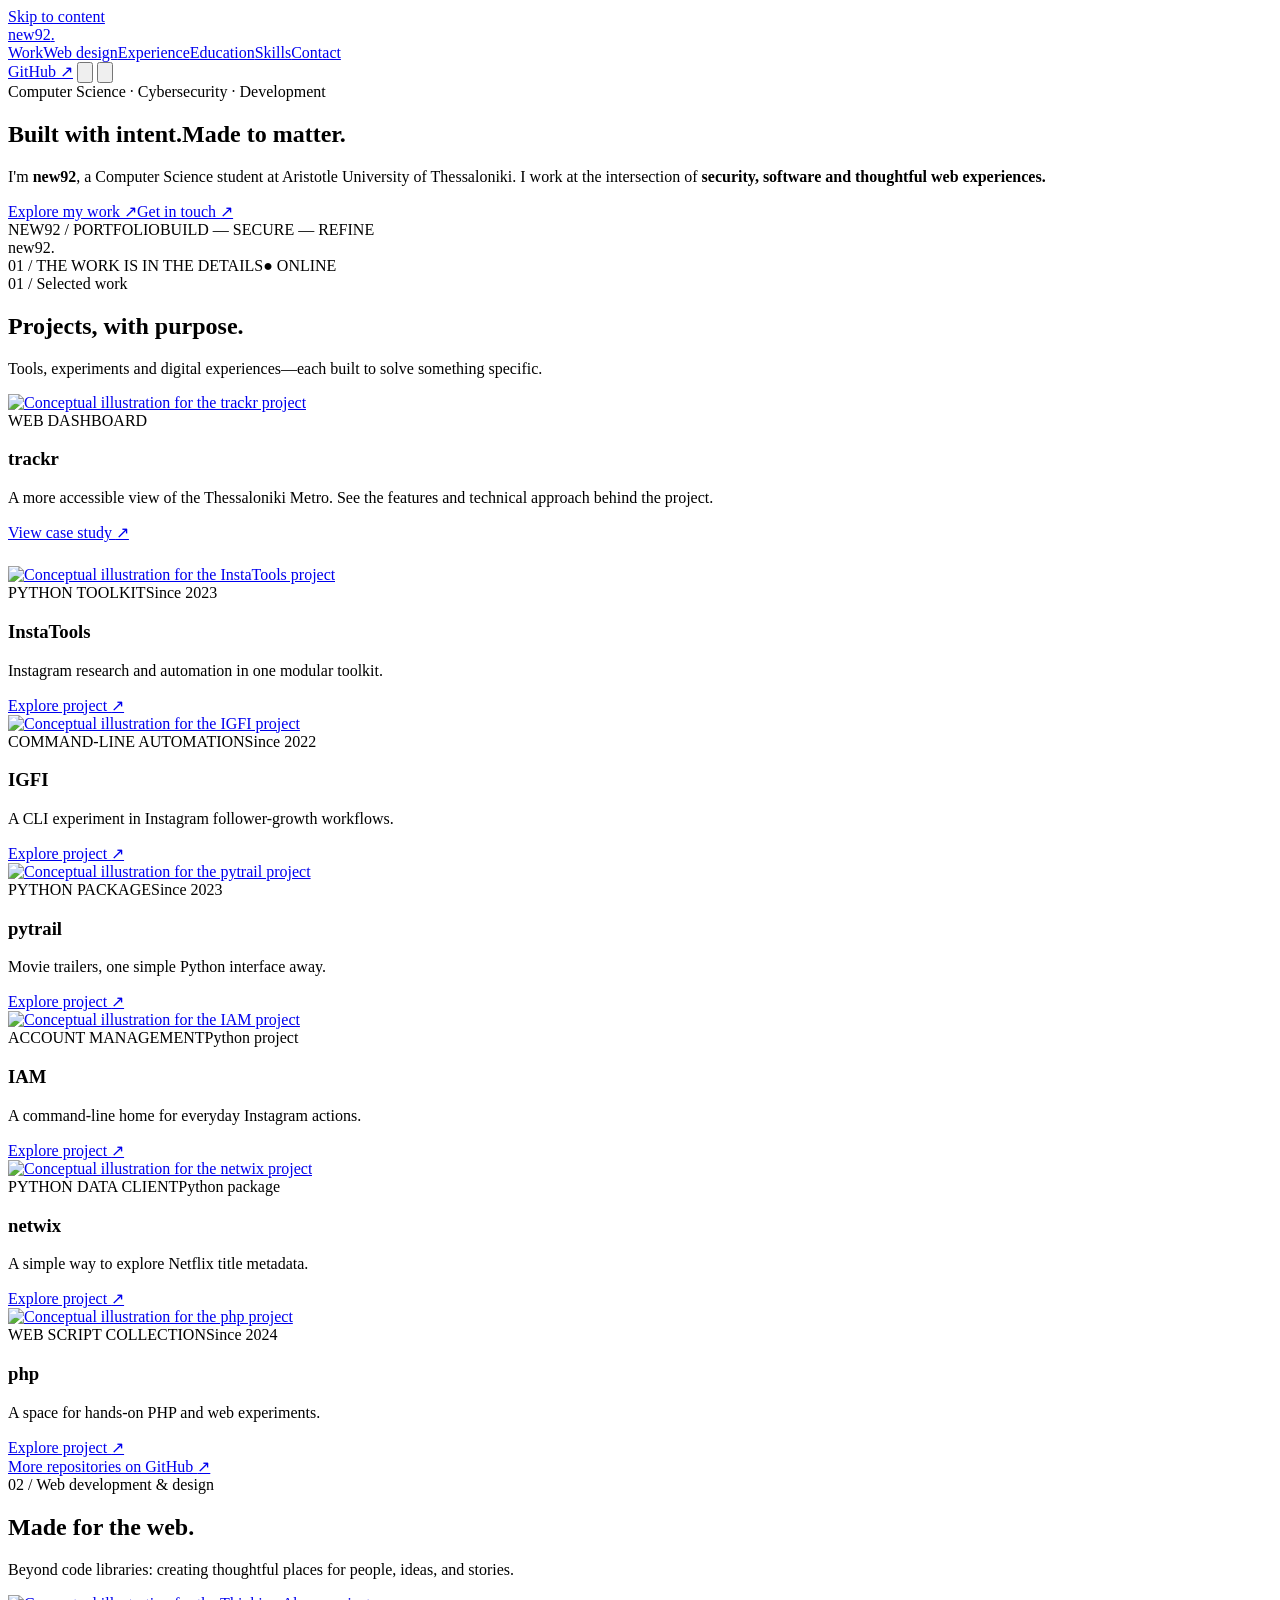
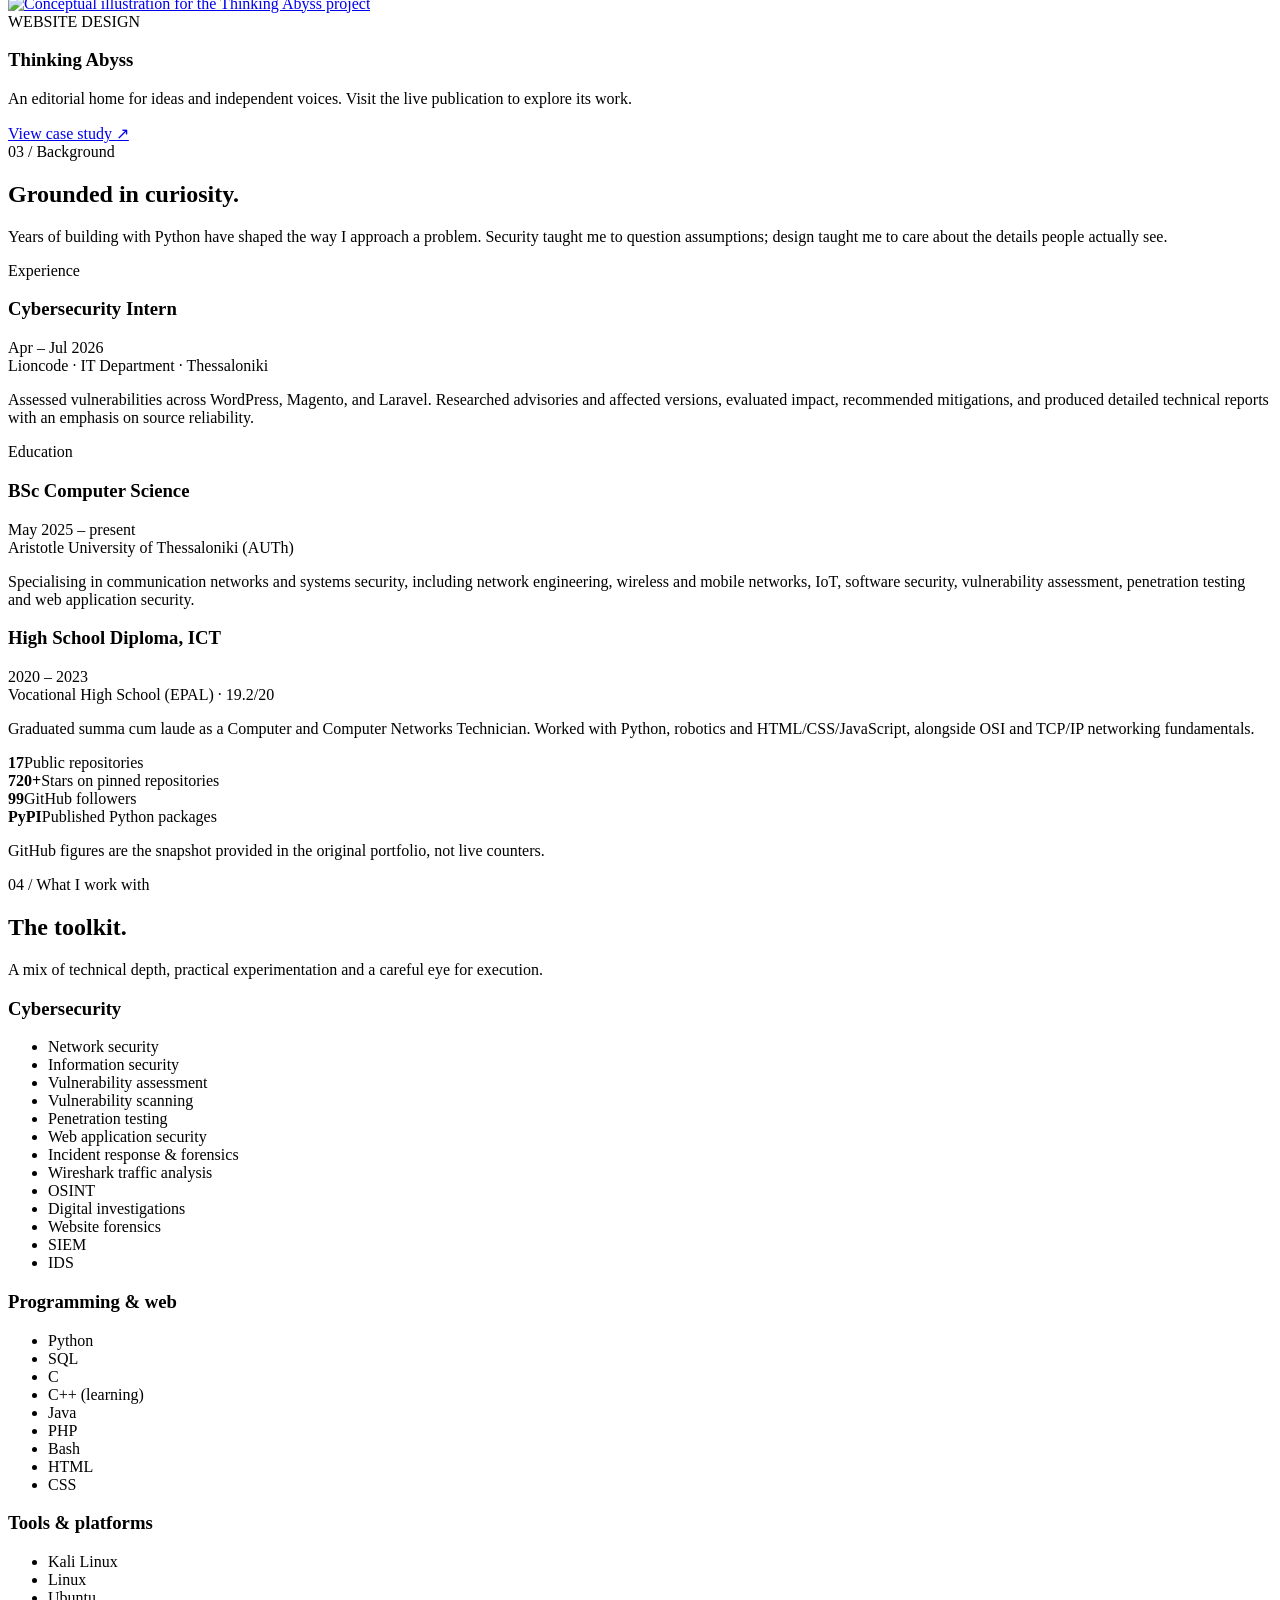
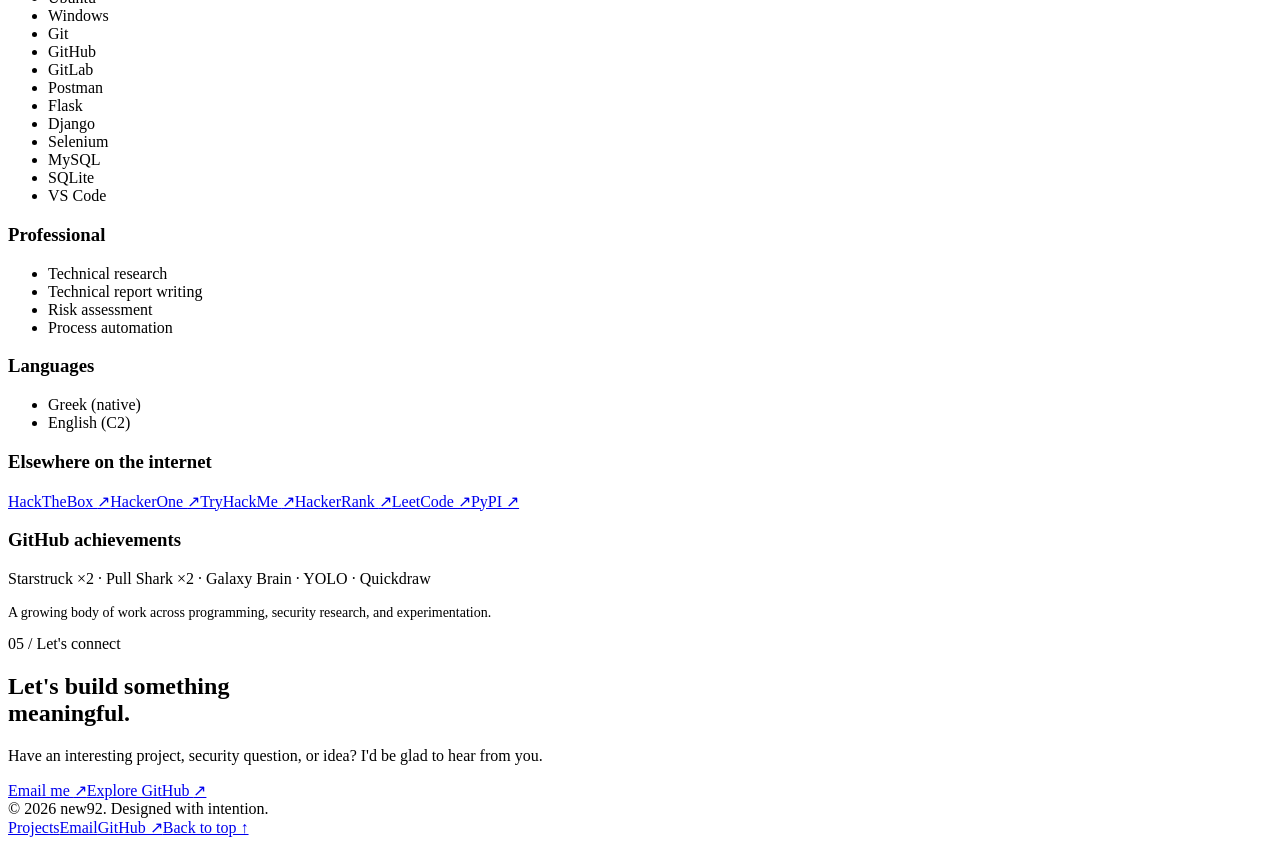
==== commit a9225810: "Update index.html" ====
--- a/index.html
+++ b/index.html
@@ -1,143 +1,25 @@
-<!DOCTYPE html>
-<html lang="en">
-<head>
-<meta charset="utf-8">
-<meta name="viewport" content="width=device-width, initial-scale=1, viewport-fit=cover">
-<title>new92 — Developer Portfolio</title>
-<link rel="preconnect" href="https://fonts.googleapis.com">
-<link rel="preconnect" href="https://fonts.gstatic.com" crossorigin>
-<link href="https://fonts.googleapis.com/css2?family=Source+Serif+4:opsz,wght@8..60,500;8..60,600&family=Source+Sans+3:wght@400;500;600&display=swap" rel="stylesheet">
-<style>
-:root{--bg:#f7f8fa;--ink:#161b22;--mute:#5b6572;--line:#dde1e7;--card:#fff;--accent:#27579a;--soft:#e9eff8;
-box-sizing:border-box;padding-top:env(safe-area-inset-top,0px);padding-bottom:env(safe-area-inset-bottom,0px)}
-@media (prefers-color-scheme:dark){:root:not([data-theme="light"]){--bg:#10141a;--ink:#e7eaef;--mute:#9aa5b3;--line:#262d37;--card:#161c24;--accent:#8cb3ee;--soft:#1b2634}}
-:root[data-theme="dark"]{--bg:#10141a;--ink:#e7eaef;--mute:#9aa5b3;--line:#262d37;--card:#161c24;--accent:#8cb3ee;--soft:#1b2634}
-*,*:before,*:after{box-sizing:border-box}
-html{scroll-behavior:smooth;scroll-padding-top:70px}
-body{margin:0;background:var(--bg);color:var(--ink);font:400 17px/1.65 "Source Sans 3",system-ui,sans-serif}
-a{color:var(--accent);text-underline-offset:3px}
-a:focus-visible{outline:3px solid var(--accent);outline-offset:3px;border-radius:2px}
-h1,h2,h3{font-family:"Source Serif 4",Georgia,serif;font-weight:600;margin:0;line-height:1.15}
-.wrap{max-width:900px;margin:0 auto;padding:0 24px}
-nav{position:sticky;top:0;z-index:5;background:color-mix(in srgb,var(--bg) 92%,transparent);backdrop-filter:blur(8px);border-bottom:1px solid var(--line);padding-top:env(safe-area-inset-top,0px)}
-nav .wrap{display:flex;gap:28px;align-items:center;height:54px;overflow-x:auto;white-space:nowrap;font-size:15px}
-nav b{font-family:"Source Serif 4",Georgia,serif;margin-right:auto;font-size:17px}
-nav a{color:var(--mute);text-decoration:none;font-weight:500}
-nav a:hover{color:var(--accent)}
-header{padding:80px 0 56px}
-h1{font-size:clamp(40px,7vw,64px);letter-spacing:-.015em}
-.role{font-size:21px;color:var(--accent);margin:12px 0 0;font-weight:500}
-.lede{max-width:60ch;color:var(--mute);font-size:19px;margin:20px 0 28px}
-.cta{display:flex;flex-wrap:wrap;gap:12px}
-.btn{display:inline-block;padding:11px 22px;border:1px solid var(--line);border-radius:8px;text-decoration:none;font-weight:600;background:var(--card);color:var(--ink)}
-.btn:hover{border-color:var(--accent);color:var(--accent)}
-.btn.main{background:var(--accent);border-color:var(--accent);color:var(--bg)}
-.btn.main:hover{color:var(--bg);opacity:.9}
-.facts{display:grid;grid-template-columns:repeat(4,1fr);margin-top:52px;border:1px solid var(--line);border-radius:12px;background:var(--card);overflow:hidden}
-.facts div{padding:20px 24px;border-right:1px solid var(--line)}
-.facts div:last-child{border-right:0}
-.facts b{display:block;font-family:"Source Serif 4",Georgia,serif;font-size:30px;font-weight:600}
-.facts span{color:var(--mute);font-size:15px}
-section{display:grid;grid-template-columns:190px 1fr;gap:16px 40px;padding:48px 0;border-top:1px solid var(--line)}
-section>h2{font-size:22px;color:var(--mute);font-weight:500}
-.proj{padding:20px 0;border-bottom:1px solid var(--line)}
-.proj:first-child{padding-top:0}
-.proj:last-child{border-bottom:0;padding-bottom:0}
-.top{display:flex;justify-content:space-between;align-items:baseline;gap:16px;flex-wrap:wrap}
-.proj h3{font-size:23px}
-.proj h3 small{font:600 13px "Source Sans 3",sans-serif;background:var(--soft);color:var(--accent);border-radius:999px;padding:2px 11px;margin-left:10px;vertical-align:3px}
-.stat{color:var(--mute);font-size:15px;white-space:nowrap}
-.proj p{margin:6px 0 8px;color:var(--mute);max-width:62ch}
-.proj a{font-weight:500;font-size:15px}
-.org{color:var(--ink);font-weight:500;margin:2px 0 0}
-.group{margin-bottom:24px}
-.group:last-child{margin-bottom:0}
-.group h3{font-size:15px;font-family:"Source Sans 3",sans-serif;font-weight:600;color:var(--mute);margin-bottom:10px}
-.tags{display:flex;flex-wrap:wrap;gap:8px;margin:0;padding:0;list-style:none}
-.tags li{background:var(--card);border:1px solid var(--line);border-radius:6px;padding:3px 13px;font-size:15px}
-.tags a{text-decoration:none}
-.plat{display:grid;grid-template-columns:130px 1fr;gap:8px 12px;margin:0}
-.plat dt{color:var(--mute)}
-.plat dd{margin:0}
-footer{padding:36px 0 64px;border-top:1px solid var(--line);color:var(--mute);font-size:15px}
-@media (max-width:760px){header{padding:48px 0 40px}.facts{grid-template-columns:repeat(2,1fr)}.facts div:nth-child(2){border-right:0}.facts div:nth-child(-n+2){border-bottom:1px solid var(--line)}section{grid-template-columns:1fr;padding:36px 0}}
-@media print{nav,.cta{display:none}body{background:#fff;color:#000}}
-@media (prefers-reduced-motion:reduce){html{scroll-behavior:auto}}
-</style>
-</head>
-<body>
-<nav><div class="wrap"><b>new92</b><a href="#experience">Experience</a><a href="#education">Education</a><a href="#projects">Projects</a><a href="#skills">Skills</a><a href="#contact">Contact</a></div></nav>
-<div class="wrap">
-<header>
-<h1>new92</h1>
-<p class="role">Computer Science student · Cybersecurity</p>
-<p class="lede">I study Computer Science at the Aristotle University of Thessaloniki, specialising in network and systems security. I have several years of Python experience and hands-on work in vulnerability assessment, web application security and OSINT.</p>
-<div class="cta">
-<a class="btn main" href="https://github.com/new92">View GitHub</a>
-<a class="btn" href="mailto:new92github@gmail.com">Email me</a>
-</div>
-<div class="facts">
-<div><b>17</b><span>public repositories</span></div>
-<div><b>720+</b><span>stars on pinned repos</span></div>
-<div><b>99</b><span>GitHub followers</span></div>
-<div><b>PyPI</b><span>published packages</span></div>
-</div>
-</header>
-
-<section id="experience">
-<h2>Experience</h2>
-<div>
-<div class="proj"><div class="top"><h3>Cybersecurity Intern</h3><span class="stat">Apr 2026 – Jul 2026</span></div><p class="org">Lioncode, IT department · Thessaloniki</p><p>Assessed vulnerabilities in web technologies including WordPress, Magento and Laravel. Researched vulnerability databases and security advisories, analysed the impact and affected versions of each issue, and recommended fixes or risk mitigations. Wrote detailed technical reports and learned to judge the reliability of technical sources.</p></div>
-</div>
-</section>
-
-<section id="education">
-<h2>Education</h2>
-<div>
-<div class="proj"><div class="top"><h3>BSc Computer Science</h3><span class="stat">May 2025 – present</span></div><p class="org">Aristotle University of Thessaloniki (AUTh)</p><p>Specialising in communication networks and systems security: network engineering and management, network security, wireless and mobile networks, IoT and software security. Also covers security assessment techniques, including vulnerability assessment and penetration testing, with a focus on web application security.</p></div>
-<div class="proj"><div class="top"><h3>High School Diploma, ICT</h3><span class="stat">2020 – 2023</span></div><p class="org">Vocational High School (EPAL)</p><p>Graduated Summa Cum Laude with a final grade of 19.2/20 as a Computer and Computer Networks Technician. Worked mainly in Python, with exposure to robotics and web development in HTML, CSS and JavaScript, and learned networking principles including the OSI and TCP/IP models.</p></div>
-</div>
-</section>
-
-<section id="projects">
-<h2>Projects</h2>
-<div>
-<div class="proj"><div class="top"><h3>instatools<small>Most starred</small></h3><span class="stat">339 stars · 35 forks · since 2023</span></div><p>A collection of Python tools for managing and analysing Instagram accounts: data search and processing, account management and automated tasks. Includes session and cookie handling, CSV export and a modular design that runs on Linux, Windows and macOS. InstaTools 2.0 is announced.</p><a href="https://github.com/new92/instatools">View repository</a></div>
-<div class="proj"><div class="top"><h3>igfi<small>Most forked</small></h3><span class="stat">318 stars · 81 forks · since 2022</span></div><p>A Python command-line tool for managing Instagram-related operations, with session management and scripting. Supports virtual environments and Docker, and runs on Linux, Windows and macOS.</p><a href="https://github.com/new92/igfi">View repository</a></div>
-<div class="proj"><div class="top"><h3>trackr<small>Latest</small></h3><span class="stat">1 star · MIT license</span></div><p>Real-time Thessaloniki Metro status dashboard. Shows which stations and elevators are working, supports several languages and finds your nearest station by location.</p><a href="https://github.com/new92/trackr">View repository</a></div>
-<div class="proj"><div class="top"><h3>pytrail<small>On PyPI</small></h3><span class="stat">3 stars · 2 forks · since 2023</span></div><p>A reusable Python module that uses external APIs and movie databases to find movies and fetch their latest trailers through a simple interface. Distributed as a Python package on PyPI.</p><a href="https://github.com/new92/pytrail">View repository</a></div>
-<div class="proj"><div class="top"><h3>iam</h3><span class="stat">50 stars · 13 forks</span></div><p>Instagram account manager for managing an account remotely.</p><a href="https://github.com/new92/iam">View repository</a></div>
-<div class="proj"><div class="top"><h3>netwix</h3><span class="stat">7 stars · 5 forks</span></div><p>Python client for Netflix. Enter a Netflix ID to get data on movies and TV shows.</p><a href="https://github.com/new92/netwix">View repository</a></div>
-<div class="proj"><div class="top"><h3>php</h3><span class="stat">3 stars · 1 fork · since 2024</span></div><p>Personal PHP projects and scripts, focused on web application development and process automation with server-side scripting, HTML and CSS.</p><a href="https://github.com/new92/php">View repository</a></div>
-</div>
-</section>
-
-<section id="skills">
-<h2>Skills</h2>
-<div>
-<div class="group"><h3>Security</h3><ul class="tags"><li>Network security</li><li>Information security</li><li>Vulnerability assessment</li><li>Vulnerability scanning</li><li>Penetration testing</li><li>Web application security</li><li>Incident response and forensics</li><li>Wireshark traffic analysis</li><li>OSINT</li><li>Digital investigations</li><li>Website forensics</li><li>SIEM</li><li>IDS</li></ul></div>
-<div class="group"><h3>Languages</h3><ul class="tags"><li>Python</li><li>SQL</li><li>C</li><li>C++ (learning)</li><li>Java</li><li>PHP</li><li>Bash</li><li>HTML</li><li>CSS</li></ul></div>
-<div class="group"><h3>Tools and platforms</h3><ul class="tags"><li>Kali Linux</li><li>Linux</li><li>Ubuntu</li><li>Windows</li><li>Git</li><li>GitHub</li><li>GitLab</li><li>Postman</li><li>Flask</li><li>Django</li><li>Selenium</li><li>MySQL</li><li>SQLite</li><li>VS Code</li></ul></div>
-<div class="group"><h3>Professional</h3><ul class="tags"><li>Technical research</li><li>Technical report writing</li><li>Risk assessment</li><li>Process automation</li></ul></div>
-<div class="group"><h3>Spoken languages</h3><ul class="tags"><li>Greek (native)</li><li>English (C2)</li></ul></div>
-</div>
-</section>
-
-<section id="profiles">
-<h2>Profiles</h2>
-<div>
-<div class="group"><h3>Online profiles</h3>
-<dl class="plat"><dt>HackTheBox</dt><dd><a href="https://app.hackthebox.com/users/1884355">anub1sh4ck</a></dd>
-<dt>HackerOne</dt><dd><a href="https://hackerone.com/anub1sh4ck">anub1sh4ck</a></dd>
-<dt>TryHackMe</dt><dd><a href="https://tryhackme.com/p/new92">new92</a></dd>
-<dt>HackerRank</dt><dd><a href="https://www.hackerrank.com/new92">new92</a></dd>
-<dt>LeetCode</dt><dd><a href="https://www.leetcode.com/new92">new92</a></dd>
-<dt>PyPI</dt><dd><a href="https://pypi.org/user/new92/">new92</a></dd></dl></div>
-<div class="group"><h3>GitHub achievements</h3><ul class="tags"><li>Starstruck ×2</li><li>Pull Shark ×2</li><li>Galaxy Brain</li><li>YOLO</li><li>Quickdraw</li></ul></div>
-</div>
-</section>
-
-<footer id="contact">Contact: <a href="mailto:new92github@gmail.com">new92github@gmail.com</a> · <a href="https://github.com/new92">GitHub</a></footer>
-</div>
-</body>
-</html>
+<!doctype html><html lang="en" id="top"><head><meta charset="utf-8"><meta name="viewport" content="width=device-width,initial-scale=1,viewport-fit=cover"><meta name="theme-color" content="#fbfbfd"><meta name="color-scheme" content="light dark"><meta name="description" content="new92 is a computer science student and developer specialising in cybersecurity, Python, web design and practical software projects."><title>new92 — Cybersecurity &amp; Software Development Portfolio</title><link rel="icon" href="assets/favicon.svg" type="image/svg+xml"><link rel="stylesheet" href="assets/style.css"></head><body><a class="skip-link" href="#main">Skip to content</a>
+<nav class="site-nav" aria-label="Primary navigation"><div class="container nav-inner">
+  <a class="brand" href="index.html" aria-label="new92 — home">new92<span class="brand-dot">.</span></a>
+  <div id="site-menu" class="nav-links" data-menu><a href="index.html#work">Work</a><a href="index.html#web-development">Web design</a><a href="index.html#experience">Experience</a><a href="index.html#education">Education</a><a href="index.html#skills">Skills</a><a href="index.html#contact">Contact</a></div>
+  <div class="nav-actions"><a class="nav-github" href="https://github.com/new92" target="_blank" rel="noopener noreferrer" aria-label="GitHub profile, opens in a new tab">GitHub <span aria-hidden="true">↗</span></a>
+    <button class="icon-button" type="button" data-theme-toggle aria-label="Toggle color theme" title="Toggle appearance"><svg viewBox="0 0 24 24" aria-hidden="true"><circle cx="12" cy="12" r="4"/><path d="M12 2v2m0 16v2M4.93 4.93l1.41 1.41m11.32 11.32 1.41 1.41M2 12h2m16 0h2M4.93 19.07l1.41-1.41M17.66 6.34l1.41-1.41"/></svg></button>
+    <button class="icon-button menu-toggle" type="button" data-menu-toggle aria-expanded="false" aria-controls="site-menu" aria-label="Open navigation menu"><svg viewBox="0 0 24 24" aria-hidden="true"><path d="M4 7h16M4 12h16M4 17h16"/></svg></button>
+  </div>
+</div></nav><main id="main">
+<section class="hero"><div class="container"><div class="hero-inner" data-reveal><div class="eyebrow">Computer Science · Cybersecurity · Development</div><h1>Built with intent.<span class="secondary">Made to matter.</span></h1><p class="hero-intro">I'm <strong>new92</strong>, a Computer Science student at Aristotle University of Thessaloniki. I work at the intersection of <strong>security, software and thoughtful web experiences.</strong></p><div class="button-row"><a class="button button-primary" href="#work">Explore my work <span class="button-arrow" aria-hidden="true">↗</span></a><a class="button" href="mailto:new92github@gmail.com">Get in touch <span class="button-arrow" aria-hidden="true">↗</span></a></div></div>
+<div class="hero-stage" data-reveal><div class="hero-screen" role="img" aria-label="Abstract dark visual with concentric blue rings surrounding the new92 wordmark"><div class="stage-top"><span>NEW92 / PORTFOLIO</span><span>BUILD  —  SECURE  —  REFINE</span></div><div class="stage-center"><div class="stage-rings"></div><div class="stage-mark">new92<span>.</span></div></div><div class="stage-foot"><span>01 / THE WORK IS IN THE DETAILS</span><span class="point">● ONLINE</span></div></div></div>
+</div></section>
+<section class="section section-soft" id="work"><div class="container"><div class="section-heading" data-reveal><div><span class="eyebrow">01 / Selected work</span><h2>Projects, with purpose.</h2></div><p>Tools, experiments and digital experiences—each built to solve something specific.</p></div><article class="feature-card" data-reveal><a href="projects/trackr.html" class="feature-media" aria-label="Read trackr case study"><img src="assets/trackr.svg" alt="Conceptual illustration for the trackr project" width="1600" height="900" loading="lazy" decoding="async"></a><div class="feature-text"><div class="eyebrow">WEB DASHBOARD</div><h3>trackr</h3><p>A more accessible view of the Thessaloniki Metro. See the features and technical approach behind the project.</p><a class="text-link" href="projects/trackr.html">View case study <span aria-hidden="true">↗</span></a></div></article><div class="project-grid" style="margin-top:24px"><article class="project-tile" data-reveal><a href="projects/instatools.html" class="tile-art" aria-label="Read InstaTools project case study"><img src="assets/instatools.svg" alt="Conceptual illustration for the InstaTools project" width="1600" height="900" loading="lazy" decoding="async"></a><div class="tile-copy"><div class="tile-meta"><span>PYTHON TOOLKIT</span><span class="sep"></span><span>Since 2023</span></div><h3>InstaTools</h3><p>Instagram research and automation in one modular toolkit.</p><a class="text-link" href="projects/instatools.html">Explore project <span aria-hidden="true">↗</span></a></div></article><article class="project-tile" data-reveal><a href="projects/igfi.html" class="tile-art" aria-label="Read IGFI project case study"><img src="assets/igfi.svg" alt="Conceptual illustration for the IGFI project" width="1600" height="900" loading="lazy" decoding="async"></a><div class="tile-copy"><div class="tile-meta"><span>COMMAND-LINE AUTOMATION</span><span class="sep"></span><span>Since 2022</span></div><h3>IGFI</h3><p>A CLI experiment in Instagram follower-growth workflows.</p><a class="text-link" href="projects/igfi.html">Explore project <span aria-hidden="true">↗</span></a></div></article><article class="project-tile" data-reveal><a href="projects/pytrail.html" class="tile-art" aria-label="Read pytrail project case study"><img src="assets/pytrail.svg" alt="Conceptual illustration for the pytrail project" width="1600" height="900" loading="lazy" decoding="async"></a><div class="tile-copy"><div class="tile-meta"><span>PYTHON PACKAGE</span><span class="sep"></span><span>Since 2023</span></div><h3>pytrail</h3><p>Movie trailers, one simple Python interface away.</p><a class="text-link" href="projects/pytrail.html">Explore project <span aria-hidden="true">↗</span></a></div></article><article class="project-tile" data-reveal><a href="projects/iam.html" class="tile-art" aria-label="Read IAM project case study"><img src="assets/iam.svg" alt="Conceptual illustration for the IAM project" width="1600" height="900" loading="lazy" decoding="async"></a><div class="tile-copy"><div class="tile-meta"><span>ACCOUNT MANAGEMENT</span><span class="sep"></span><span>Python project</span></div><h3>IAM</h3><p>A command-line home for everyday Instagram actions.</p><a class="text-link" href="projects/iam.html">Explore project <span aria-hidden="true">↗</span></a></div></article><article class="project-tile" data-reveal><a href="projects/netwix.html" class="tile-art" aria-label="Read netwix project case study"><img src="assets/netwix.svg" alt="Conceptual illustration for the netwix project" width="1600" height="900" loading="lazy" decoding="async"></a><div class="tile-copy"><div class="tile-meta"><span>PYTHON DATA CLIENT</span><span class="sep"></span><span>Python package</span></div><h3>netwix</h3><p>A simple way to explore Netflix title metadata.</p><a class="text-link" href="projects/netwix.html">Explore project <span aria-hidden="true">↗</span></a></div></article><article class="project-tile" data-reveal><a href="projects/php.html" class="tile-art" aria-label="Read php project case study"><img src="assets/php.svg" alt="Conceptual illustration for the php project" width="1600" height="900" loading="lazy" decoding="async"></a><div class="tile-copy"><div class="tile-meta"><span>WEB SCRIPT COLLECTION</span><span class="sep"></span><span>Since 2024</span></div><h3>php</h3><p>A space for hands-on PHP and web experiments.</p><a class="text-link" href="projects/php.html">Explore project <span aria-hidden="true">↗</span></a></div></article></div><div class="center-link"><a class="text-link" href="https://github.com/new92?tab=repositories" target="_blank" rel="noopener noreferrer">More repositories on GitHub <span aria-hidden="true">↗</span></a></div></div></section>
+<section class="section" id="web-development"><div class="container"><div class="section-heading" data-reveal><div><span class="eyebrow">02 / Web development & design</span><h2>Made for the web.</h2></div><p>Beyond code libraries: creating thoughtful places for people, ideas, and stories.</p></div><article class="feature-card" data-reveal><a href="projects/thinking-abyss.html" class="feature-media" aria-label="Read Thinking Abyss case study"><img src="assets/thinking-abyss.svg" alt="Conceptual illustration for the Thinking Abyss project" width="1600" height="900" loading="lazy" decoding="async"></a><div class="feature-text"><div class="eyebrow">WEBSITE DESIGN</div><h3>Thinking Abyss</h3><p>An editorial home for ideas and independent voices. Visit the live publication to explore its work.</p><a class="text-link" href="projects/thinking-abyss.html">View case study <span aria-hidden="true">↗</span></a></div></article></div></section>
+<section class="section section-soft about-section" id="experience"><div class="container"><div class="section-heading" data-reveal><div><span class="eyebrow">03 / Background</span><h2>Grounded in curiosity.</h2></div></div>
+<p class="about-intro" data-reveal>Years of building with Python have shaped the way I approach a problem. <span>Security taught me to question assumptions; design taught me to care about the details people actually see.</span></p>
+<div class="simple-grid"><div data-reveal><span class="eyebrow">Experience</span><div class="timeline-item"><div class="timeline-top"><h3>Cybersecurity Intern</h3><span class="timeline-date">Apr – Jul 2026</span></div><div class="timeline-place">Lioncode · IT Department · Thessaloniki</div><p>Assessed vulnerabilities across WordPress, Magento, and Laravel. Researched advisories and affected versions, evaluated impact, recommended mitigations, and produced detailed technical reports with an emphasis on source reliability.</p></div></div>
+<div id="education" data-reveal><span class="eyebrow">Education</span><div class="timeline-item"><div class="timeline-top"><h3>BSc Computer Science</h3><span class="timeline-date">May 2025 – present</span></div><div class="timeline-place">Aristotle University of Thessaloniki (AUTh)</div><p>Specialising in communication networks and systems security, including network engineering, wireless and mobile networks, IoT, software security, vulnerability assessment, penetration testing and web application security.</p></div>
+<div class="timeline-item"><div class="timeline-top"><h3>High School Diploma, ICT</h3><span class="timeline-date">2020 – 2023</span></div><div class="timeline-place">Vocational High School (EPAL) · 19.2/20</div><p>Graduated summa cum laude as a Computer and Computer Networks Technician. Worked with Python, robotics and HTML/CSS/JavaScript, alongside OSI and TCP/IP networking fundamentals.</p></div></div></div>
+<div class="metrics" data-reveal><div class="metric"><strong>17</strong><span>Public repositories</span></div><div class="metric"><strong>720+</strong><span>Stars on pinned repositories</span></div><div class="metric"><strong>99</strong><span>GitHub followers</span></div><div class="metric"><strong>PyPI</strong><span>Published Python packages</span></div></div><p class="metrics-note">GitHub figures are the snapshot provided in the original portfolio, not live counters.</p>
+</div></section>
+<section class="section" id="skills"><div class="container"><div class="section-heading" data-reveal><div><span class="eyebrow">04 / What I work with</span><h2>The toolkit.</h2></div><p>A mix of technical depth, practical experimentation and a careful eye for execution.</p></div>
+<div class="skills-grid"><div class="skill-group" data-reveal><h3>Cybersecurity</h3><ul class="skill-list"><li>Network security</li><li>Information security</li><li>Vulnerability assessment</li><li>Vulnerability scanning</li><li>Penetration testing</li><li>Web application security</li><li>Incident response &amp; forensics</li><li>Wireshark traffic analysis</li><li>OSINT</li><li>Digital investigations</li><li>Website forensics</li><li>SIEM</li><li>IDS</li></ul></div><div class="skill-group" data-reveal><h3>Programming &amp; web</h3><ul class="skill-list"><li>Python</li><li>SQL</li><li>C</li><li>C++ (learning)</li><li>Java</li><li>PHP</li><li>Bash</li><li>HTML</li><li>CSS</li></ul></div><div class="skill-group" data-reveal><h3>Tools &amp; platforms</h3><ul class="skill-list"><li>Kali Linux</li><li>Linux</li><li>Ubuntu</li><li>Windows</li><li>Git</li><li>GitHub</li><li>GitLab</li><li>Postman</li><li>Flask</li><li>Django</li><li>Selenium</li><li>MySQL</li><li>SQLite</li><li>VS Code</li></ul></div><div class="skill-group" data-reveal><h3>Professional</h3><ul class="skill-list"><li>Technical research</li><li>Technical report writing</li><li>Risk assessment</li><li>Process automation</li></ul></div><div class="skill-group" data-reveal><h3>Languages</h3><ul class="skill-list"><li>Greek (native)</li><li>English (C2)</li></ul></div></div><div class="profiles-panel"><div data-reveal><h3>Elsewhere on the internet</h3><div class="profile-list"><a href="https://app.hackthebox.com/users/1884355" target="_blank" rel="noopener noreferrer">HackTheBox <span>↗</span></a><a href="https://hackerone.com/anub1sh4ck" target="_blank" rel="noopener noreferrer">HackerOne <span>↗</span></a><a href="https://tryhackme.com/p/new92" target="_blank" rel="noopener noreferrer">TryHackMe <span>↗</span></a><a href="https://www.hackerrank.com/new92" target="_blank" rel="noopener noreferrer">HackerRank <span>↗</span></a><a href="https://www.leetcode.com/new92" target="_blank" rel="noopener noreferrer">LeetCode <span>↗</span></a><a href="https://pypi.org/user/new92/" target="_blank" rel="noopener noreferrer">PyPI <span>↗</span></a></div></div><div data-reveal><h3>GitHub achievements</h3><p class="achievement-list">Starstruck ×2 · Pull Shark ×2 · Galaxy Brain · YOLO · Quickdraw</p><p style="margin-top:17px;color:var(--muted);font-size:14px">A growing body of work across programming, security research, and experimentation.</p></div></div></div></section>
+<section class="contact-band" id="contact"><div class="container" data-reveal><span class="eyebrow">05 / Let's connect</span><h2>Let's build something<br>meaningful.</h2><p>Have an interesting project, security question, or idea? I'd be glad to hear from you.</p><div class="button-row"><a class="button button-primary" href="mailto:new92github@gmail.com">Email me <span class="button-arrow" aria-hidden="true">↗</span></a><a class="button" href="https://github.com/new92" target="_blank" rel="noopener noreferrer">Explore GitHub <span class="button-arrow" aria-hidden="true">↗</span></a></div></div></section>
+</main><footer class="site-footer"><div class="container footer-inner"><span>© 2026 new92. Designed with intention.</span><div class="footer-links"><a href="index.html#work">Projects</a><a href="mailto:new92github@gmail.com">Email</a><a href="https://github.com/new92" target="_blank" rel="noopener noreferrer">GitHub ↗</a><a href="#top">Back to top ↑</a></div></div></footer><script src="assets/site.js" defer></script></body></html>
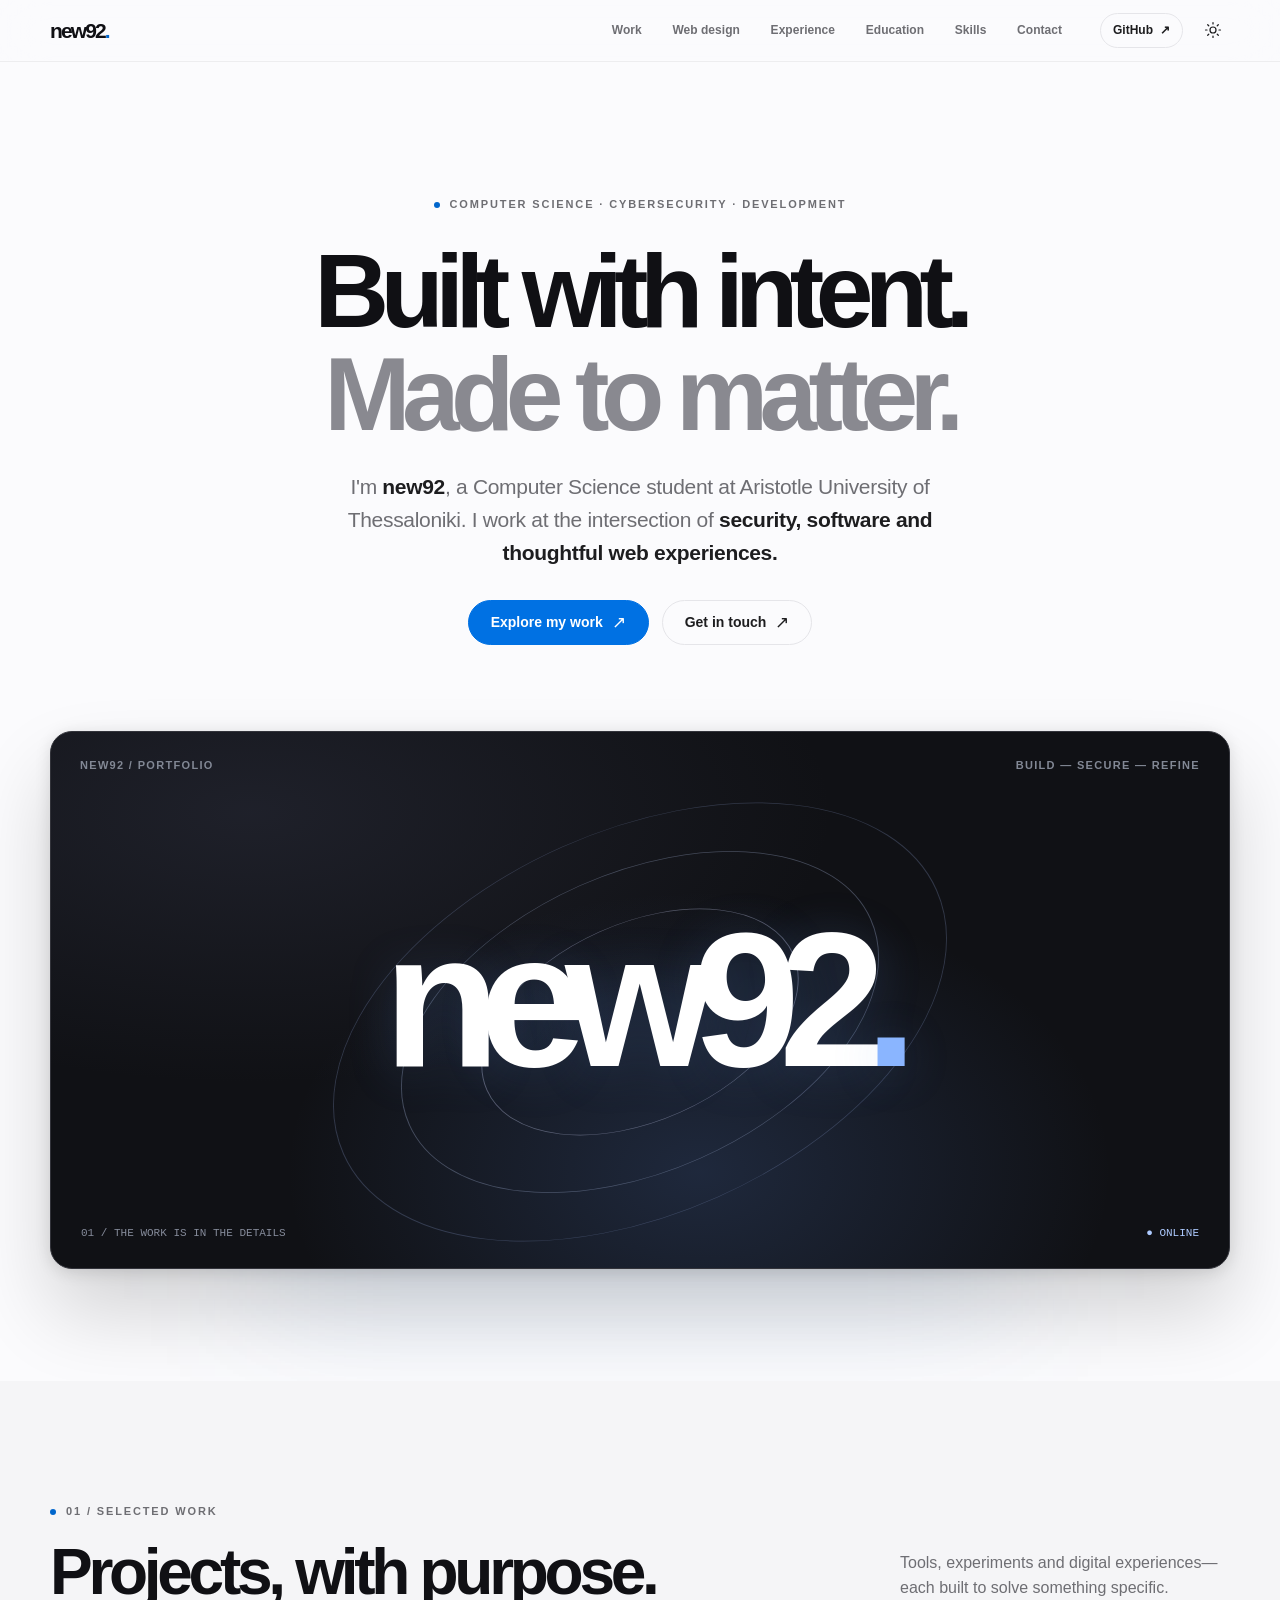
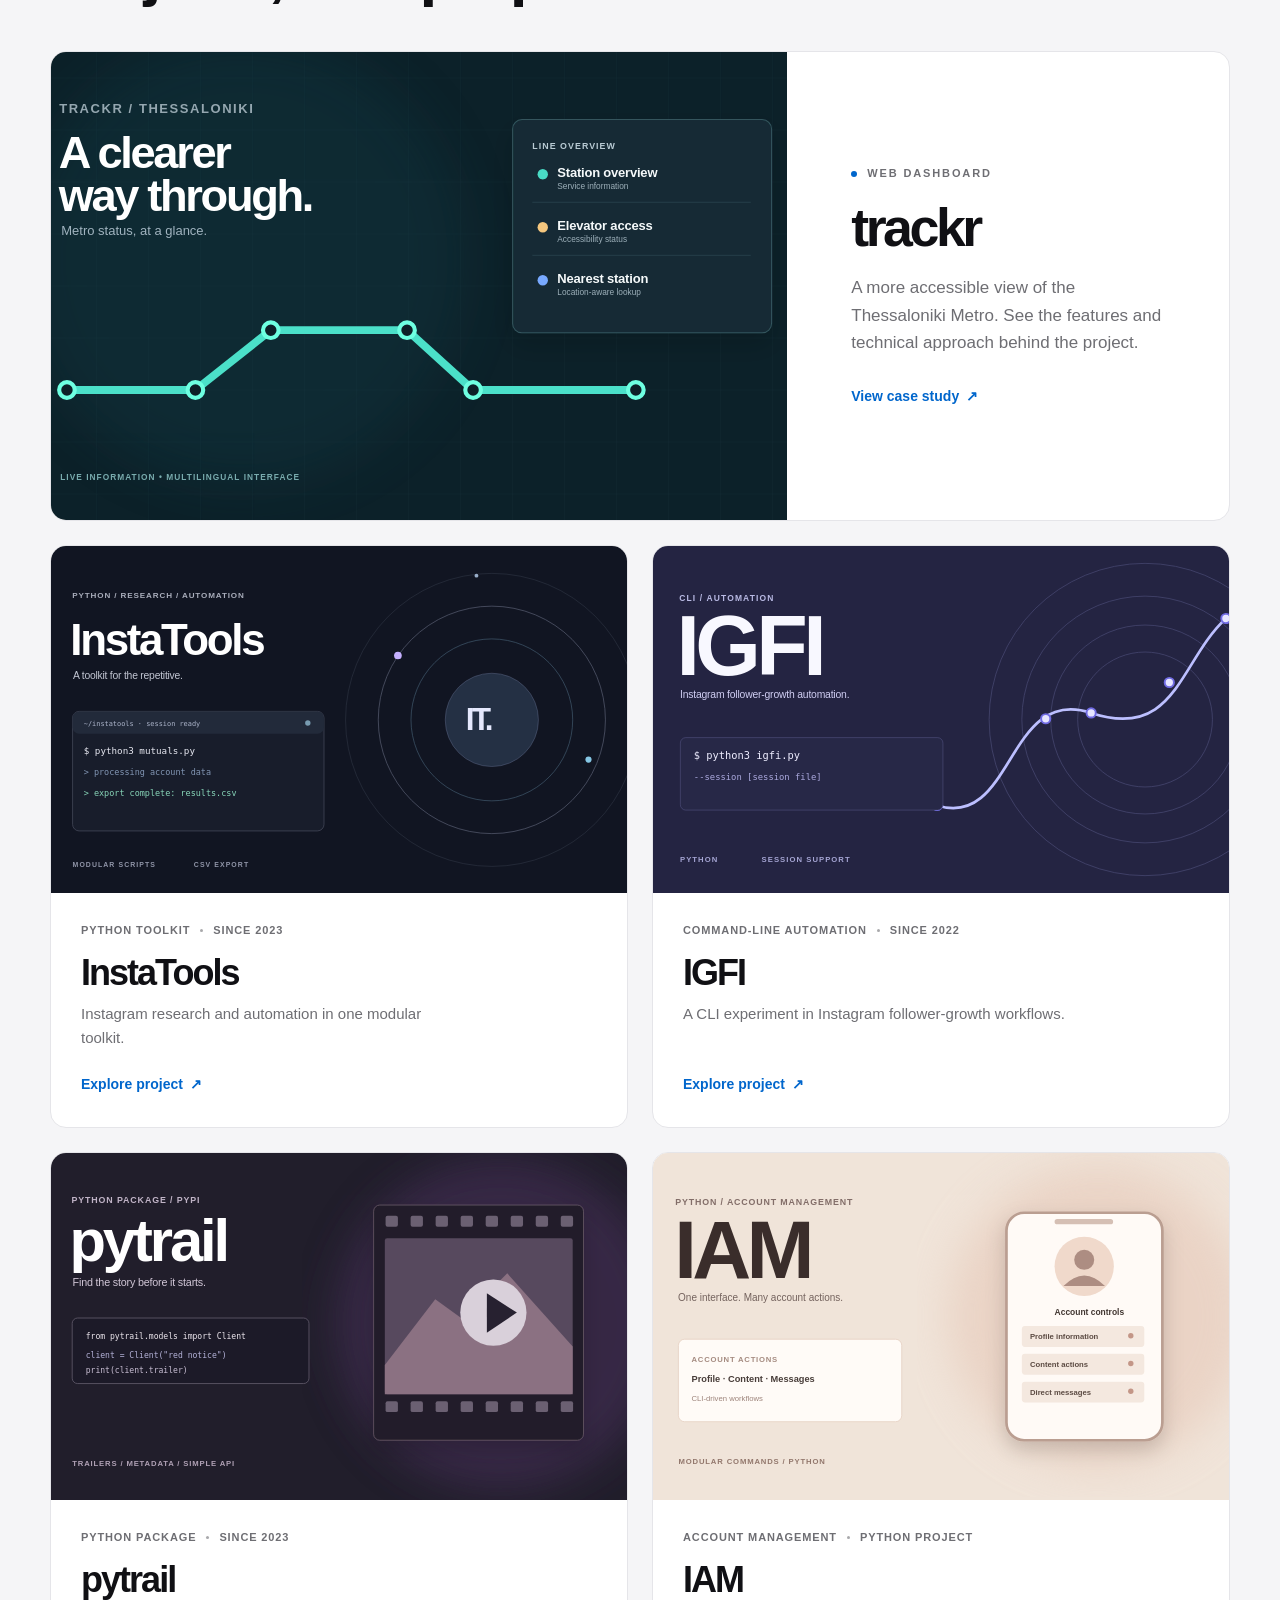
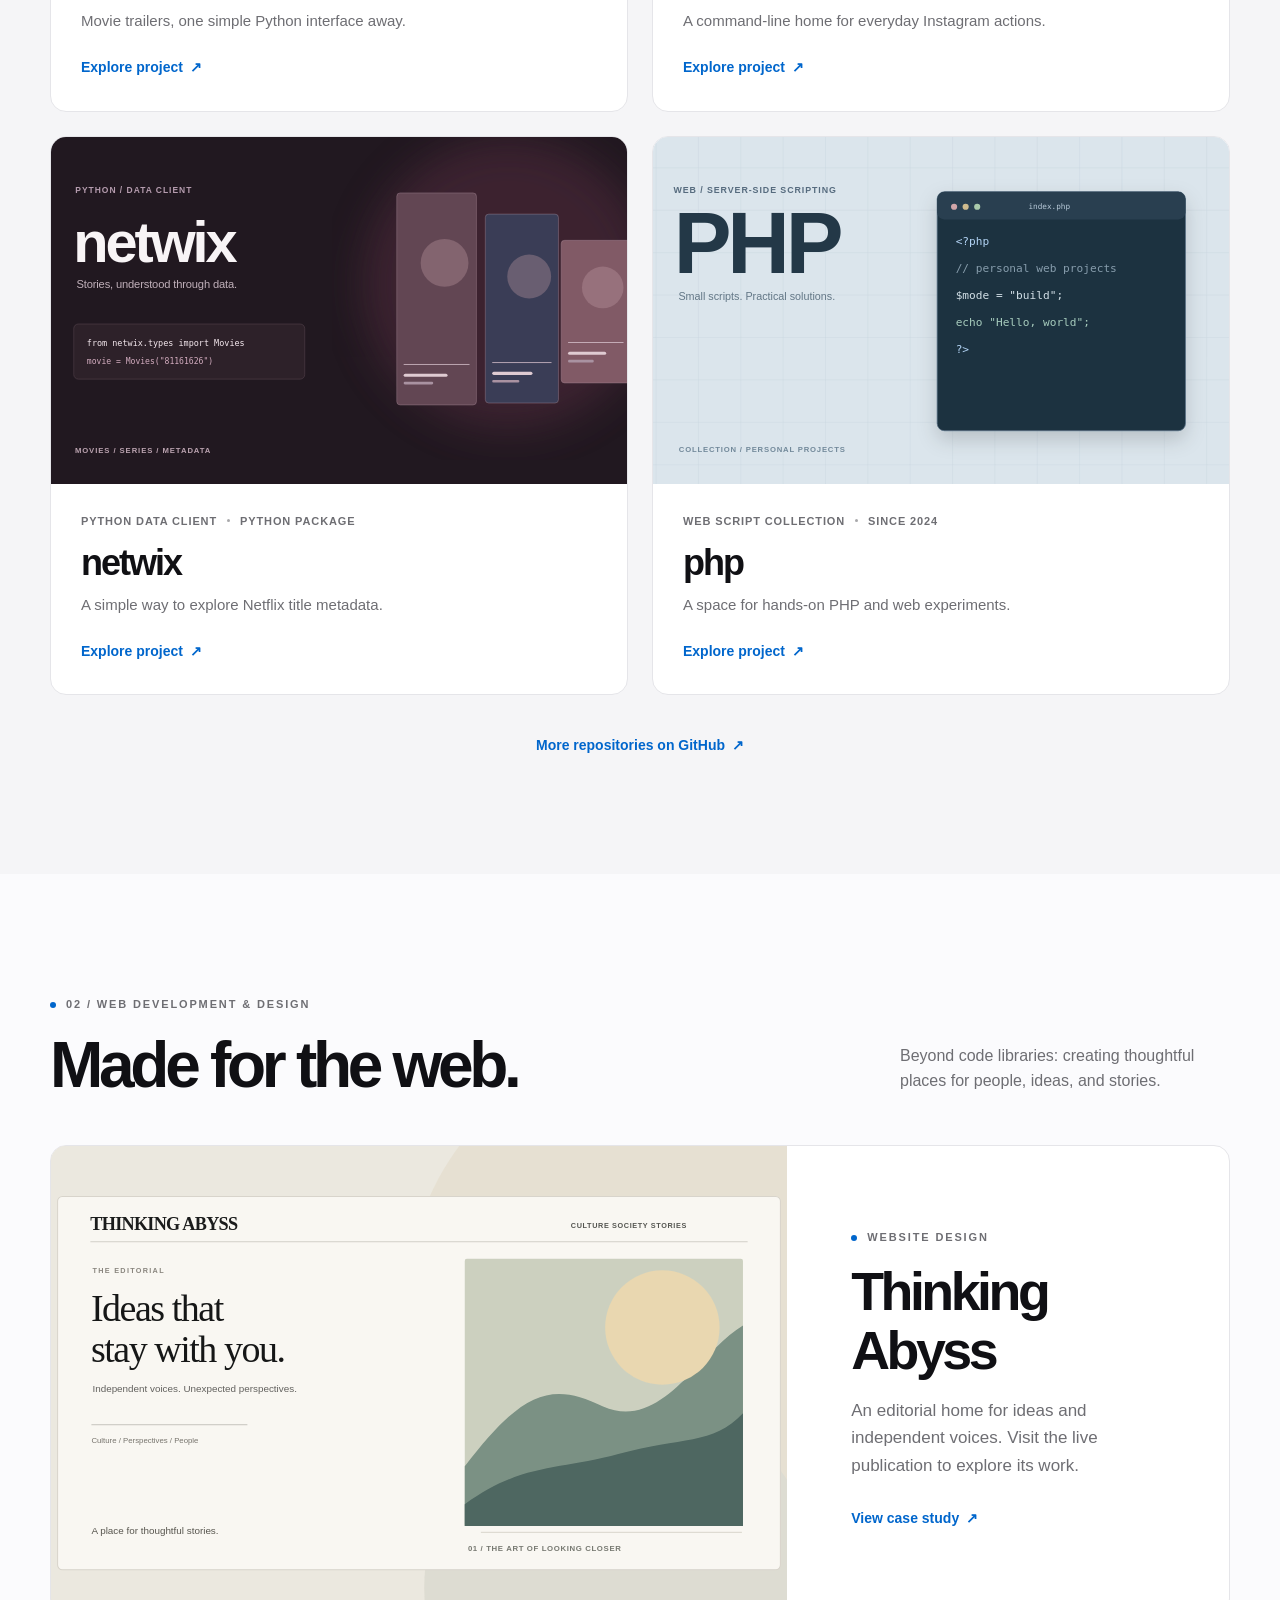
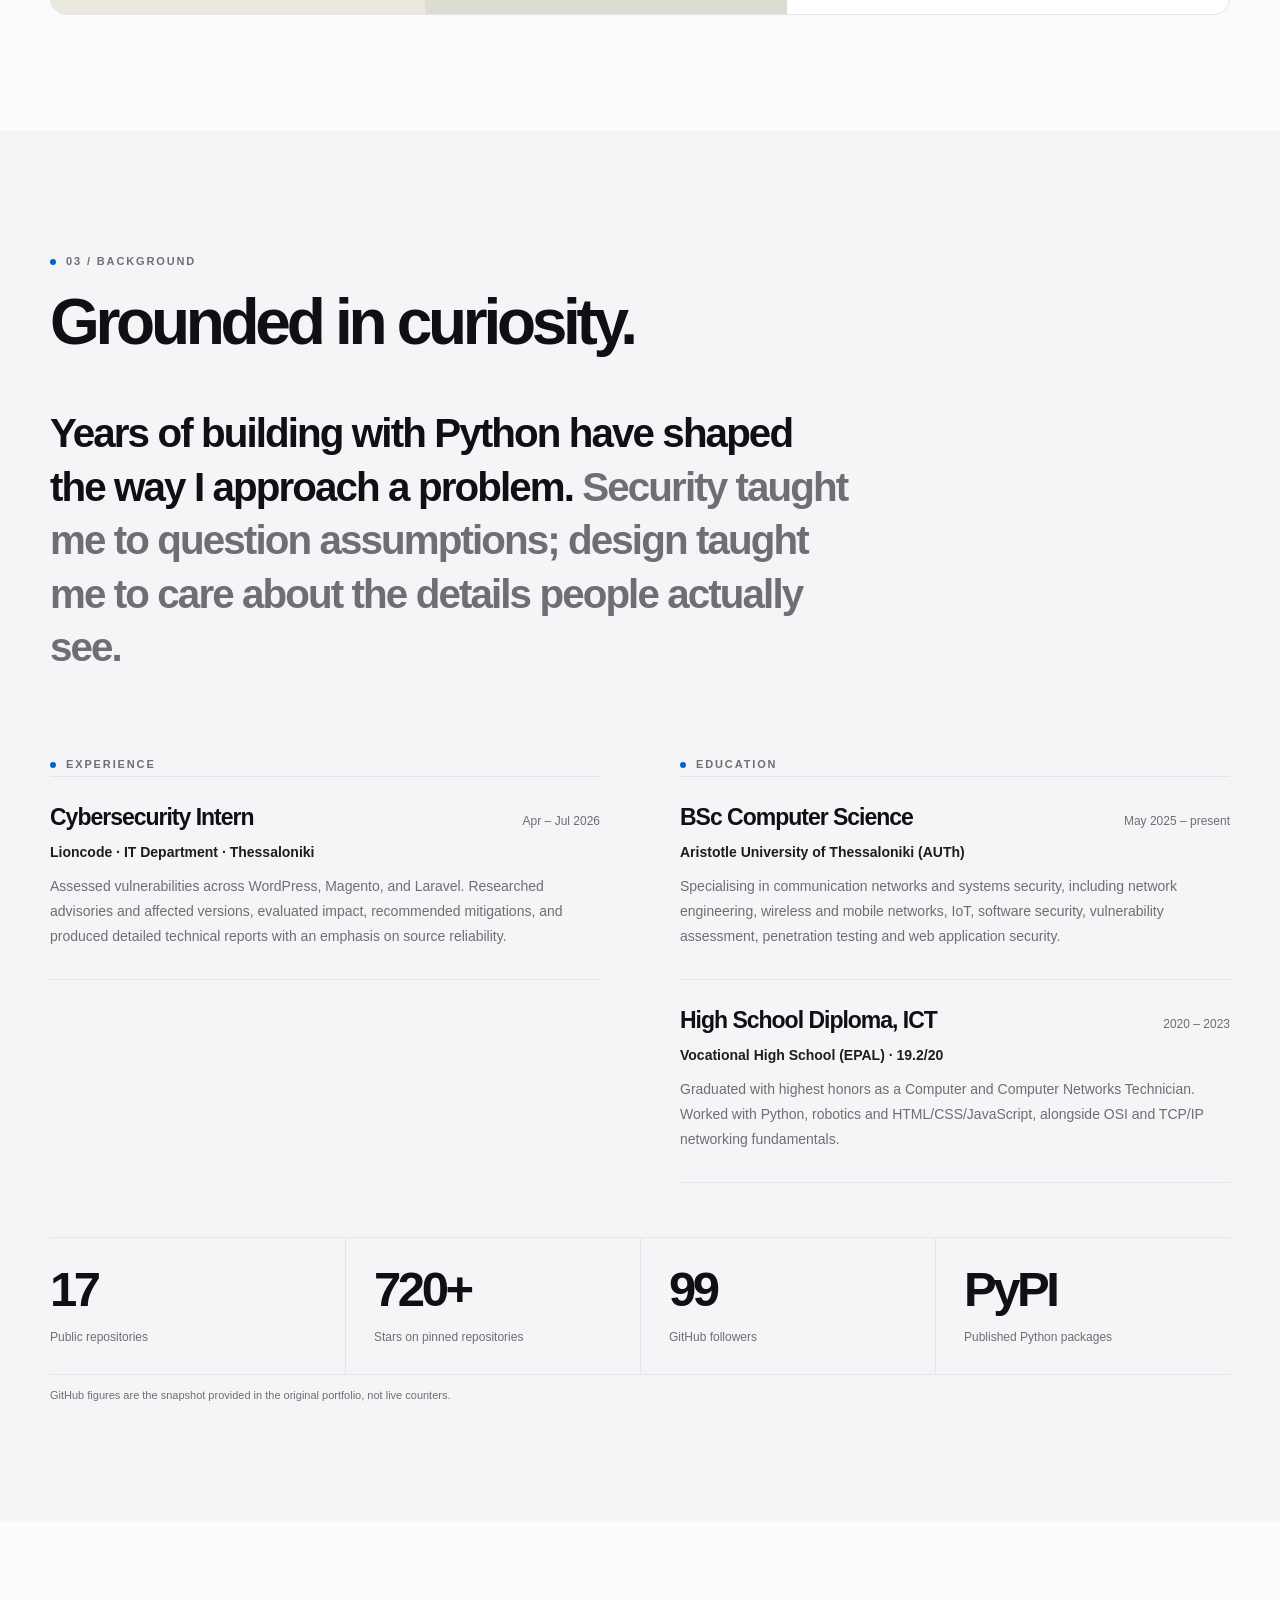
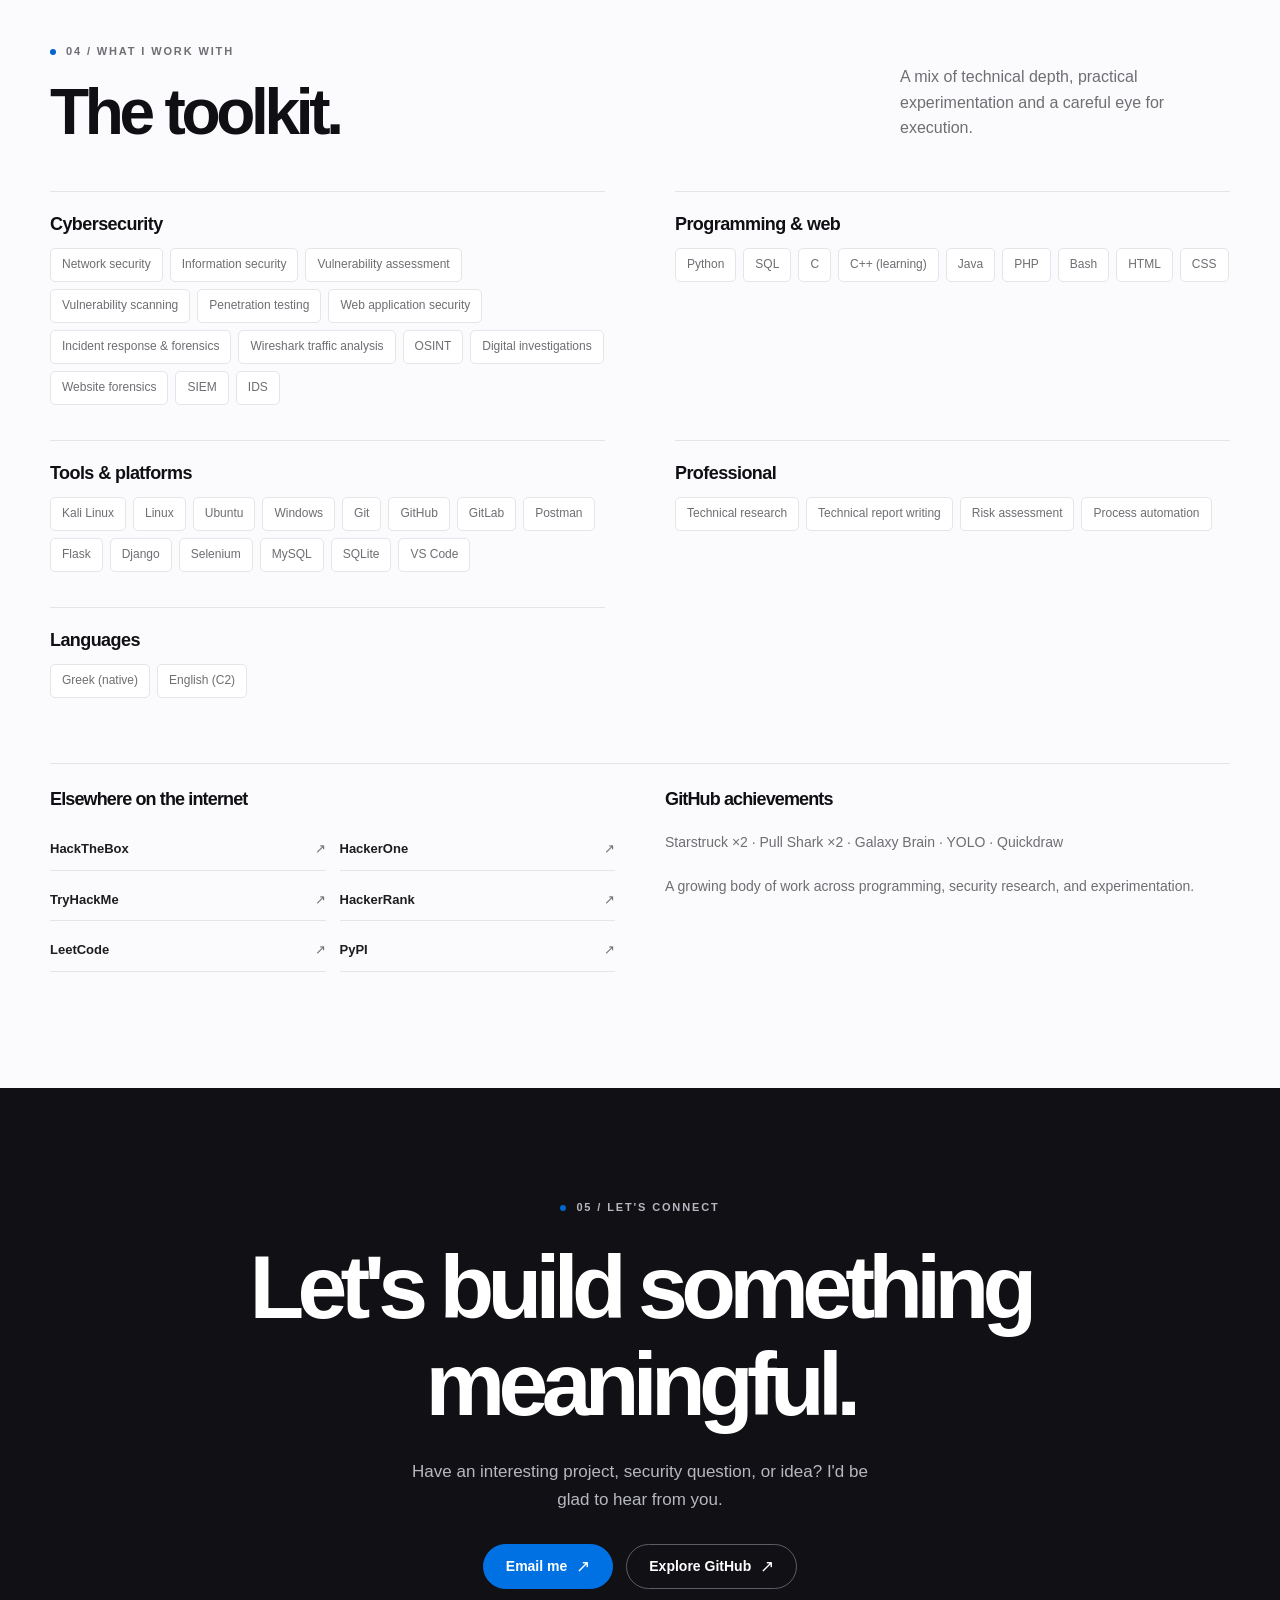
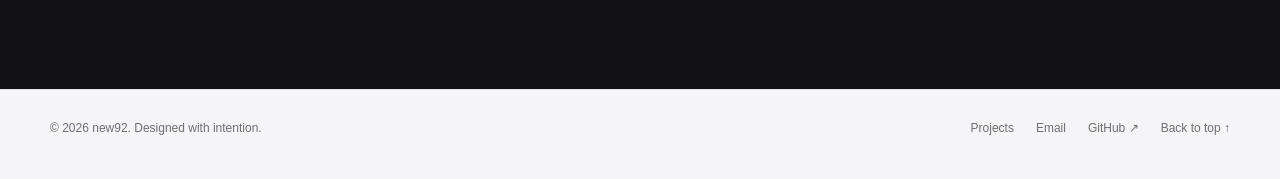
==== commit ded34eee: "Update index.html" ====
--- a/index.html
+++ b/index.html
@@ -16,7 +16,7 @@
 <p class="about-intro" data-reveal>Years of building with Python have shaped the way I approach a problem. <span>Security taught me to question assumptions; design taught me to care about the details people actually see.</span></p>
 <div class="simple-grid"><div data-reveal><span class="eyebrow">Experience</span><div class="timeline-item"><div class="timeline-top"><h3>Cybersecurity Intern</h3><span class="timeline-date">Apr – Jul 2026</span></div><div class="timeline-place">Lioncode · IT Department · Thessaloniki</div><p>Assessed vulnerabilities across WordPress, Magento, and Laravel. Researched advisories and affected versions, evaluated impact, recommended mitigations, and produced detailed technical reports with an emphasis on source reliability.</p></div></div>
 <div id="education" data-reveal><span class="eyebrow">Education</span><div class="timeline-item"><div class="timeline-top"><h3>BSc Computer Science</h3><span class="timeline-date">May 2025 – present</span></div><div class="timeline-place">Aristotle University of Thessaloniki (AUTh)</div><p>Specialising in communication networks and systems security, including network engineering, wireless and mobile networks, IoT, software security, vulnerability assessment, penetration testing and web application security.</p></div>
-<div class="timeline-item"><div class="timeline-top"><h3>High School Diploma, ICT</h3><span class="timeline-date">2020 – 2023</span></div><div class="timeline-place">Vocational High School (EPAL) · 19.2/20</div><p>Graduated summa cum laude as a Computer and Computer Networks Technician. Worked with Python, robotics and HTML/CSS/JavaScript, alongside OSI and TCP/IP networking fundamentals.</p></div></div></div>
+<div class="timeline-item"><div class="timeline-top"><h3>High School Diploma, ICT</h3><span class="timeline-date">2020 – 2023</span></div><div class="timeline-place">Vocational High School (EPAL) · 19.2/20</div><p>Graduated with highest honors as a Computer and Computer Networks Technician. Worked with Python, robotics and HTML/CSS/JavaScript, alongside OSI and TCP/IP networking fundamentals.</p></div></div></div>
 <div class="metrics" data-reveal><div class="metric"><strong>17</strong><span>Public repositories</span></div><div class="metric"><strong>720+</strong><span>Stars on pinned repositories</span></div><div class="metric"><strong>99</strong><span>GitHub followers</span></div><div class="metric"><strong>PyPI</strong><span>Published Python packages</span></div></div><p class="metrics-note">GitHub figures are the snapshot provided in the original portfolio, not live counters.</p>
 </div></section>
 <section class="section" id="skills"><div class="container"><div class="section-heading" data-reveal><div><span class="eyebrow">04 / What I work with</span><h2>The toolkit.</h2></div><p>A mix of technical depth, practical experimentation and a careful eye for execution.</p></div>
--- a/assets/style.css
+++ b/assets/style.css
@@ -0,0 +1,285 @@
+/* new92 — a quiet, editorial design system */
+:root {
+  color-scheme: light;
+  --bg: #fbfbfd;
+  --surface: #fff;
+  --surface-2: #f5f5f7;
+  --ink: #1d1d1f;
+  --heading: #101014;
+  --muted: #6e6e73;
+  --line: #e5e5e9;
+  --blue: #0066cc;
+  --blue-hover: #0053a6;
+  --chip: #f0f0f3;
+  --nav: rgb(251 251 253 / 83%);
+  --shadow: 0 24px 90px rgb(0 0 0 / 7%);
+  --radius: 16px;
+  --max: 1180px;
+  font-family: -apple-system, BlinkMacSystemFont, 'SF Pro Display', 'SF Pro Text', 'Helvetica Neue', Helvetica, Arial, sans-serif;
+}
+@media (prefers-color-scheme: dark) {
+  :root:not([data-theme='light']) {
+    color-scheme: dark;
+    --bg: #0b0b0d; --surface: #161618; --surface-2: #1c1c1e; --ink: #e8e8ed;
+    --heading: #f5f5f7; --muted: #a1a1aa; --line: #2c2c30;
+    --blue: #74b5ff; --blue-hover: #a3ceff; --chip: #252529;
+    --nav: rgb(11 11 13 / 83%); --shadow: 0 24px 90px rgb(0 0 0 / 18%);
+  }
+}
+:root[data-theme='dark'] {
+  color-scheme: dark;
+  --bg: #0b0b0d; --surface: #161618; --surface-2: #1c1c1e; --ink: #e8e8ed;
+  --heading: #f5f5f7; --muted: #a1a1aa; --line: #2c2c30;
+  --blue: #74b5ff; --blue-hover: #a3ceff; --chip: #252529;
+  --nav: rgb(11 11 13 / 83%); --shadow: 0 24px 90px rgb(0 0 0 / 18%);
+}
+*,*::before,*::after { box-sizing: border-box; }
+html { scroll-behavior: smooth; scroll-padding-top: 92px; }
+body { margin: 0; min-width: 320px; background: var(--bg); color: var(--ink); font-size: 16px; line-height: 1.65; -webkit-font-smoothing: antialiased; }
+body,button { font-family: -apple-system, BlinkMacSystemFont, 'SF Pro Display', 'SF Pro Text', 'Helvetica Neue', Helvetica, Arial, sans-serif; }
+::selection { background: #b8d8ff; color: #0b2545; }
+img { max-width: 100%; display: block; }
+a { color: var(--blue); text-decoration: none; }
+a:hover { color: var(--blue-hover); }
+button { cursor: pointer; }
+button:focus-visible,a:focus-visible { outline: 3px solid var(--blue); outline-offset: 4px; border-radius: 4px; }
+h1,h2,h3,h4,p { margin-top: 0; }
+h1,h2,h3,h4 { color: var(--heading); line-height: 1.08; letter-spacing: -.048em; font-weight: 670; }
+p { margin-bottom: 0; }
+.container { width: min(calc(100% - 72px), var(--max)); margin-inline: auto; }
+.skip-link { position: absolute; z-index: 1000; top: -80px; left: 12px; background: var(--heading); color: var(--bg); padding: 12px 18px; border-radius: 8px; }
+.skip-link:focus { top: 12px; }
+.site-nav { position: sticky; top: 0; z-index: 100; height: 62px; padding-top: env(safe-area-inset-top); background: var(--nav); border-bottom: 1px solid color-mix(in srgb, var(--line) 66%, transparent); -webkit-backdrop-filter: saturate(180%) blur(22px); backdrop-filter: saturate(180%) blur(22px); }
+.nav-inner { height: 100%; display: flex; gap: 26px; align-items: center; }
+.brand { font-size: 21px; color: var(--heading); font-weight: 770; letter-spacing: -.09em; line-height: 1; }
+.brand .brand-dot { color: var(--blue); }
+.brand:hover { color: var(--heading); }
+.nav-links { display: flex; gap: clamp(16px, 2.4vw, 35px); align-items: center; margin-left: auto; }
+.nav-links a { font-size: 12px; color: var(--muted); font-weight: 560; letter-spacing: .003em; transition: color .22s ease; }
+.nav-links a:hover, .nav-links a[aria-current='page'] { color: var(--heading); }
+.nav-actions { display: flex; align-items: center; gap: 13px; margin-left: 12px; }
+.icon-button { display: inline-grid; place-items: center; width: 34px; height: 34px; background: transparent; border: 0; border-radius: 50%; color: var(--ink); transition: background .22s ease, transform .22s ease; }
+.icon-button:hover { background: var(--chip); transform: translateY(-1px); }
+.icon-button svg { width: 18px; height: 18px; stroke: currentColor; fill: none; stroke-width: 1.65; stroke-linecap: round; stroke-linejoin: round; }
+.nav-github { display: inline-flex; align-items: center; gap: 7px; padding: 7px 12px; border: 1px solid var(--line); border-radius: 999px; font-size: 12px; font-weight: 600; color: var(--ink); }
+.nav-github:hover { border-color: var(--muted); color: var(--heading); }
+.menu-toggle { display: none; }
+.eyebrow { display: inline-flex; align-items: center; gap: 10px; font-size: 11px; line-height: 1.6; letter-spacing: .17em; font-weight: 740; text-transform: uppercase; color: var(--muted); }
+.eyebrow::before { content: ''; width: 6px; height: 6px; border-radius: 50%; background: var(--blue); }
+.hero { padding: clamp(94px, 10vw, 146px) 0 112px; text-align: center; overflow: hidden; }
+.hero-inner { max-width: 1010px; margin-inline: auto; }
+.hero h1 { font-size: clamp(58px, 8.1vw, 112px); margin: 24px auto 24px; line-height: .99; font-weight: 700; letter-spacing: -.083em; }
+.hero h1 .secondary { color: #898990; display: block; }
+.hero-intro { font-size: clamp(17px, 1.7vw, 21px); line-height: 1.58; max-width: 650px; margin: 0 auto 31px; color: var(--muted); letter-spacing: -.015em; }
+.hero-intro strong { color: var(--ink); font-weight: 590; }
+.button-row { display: flex; gap: 13px; flex-wrap: wrap; justify-content: center; align-items: center; }
+.button { display: inline-flex; justify-content: center; align-items: center; gap: 9px; min-height: 44px; border-radius: 999px; padding: 10px 22px; font-size: 14px; font-weight: 650; border: 1px solid var(--line); background: transparent; color: var(--ink); transition: transform .22s ease, background .22s ease, border-color .22s ease, color .22s ease; }
+.button:hover { transform: translateY(-2px); border-color: var(--muted); color: var(--heading); }
+.button-primary { color: #fff; background: #0071e3; border-color: #0071e3; }
+.button-primary:hover { background: #0077ed; color: #fff; border-color: #0077ed; }
+.button-arrow { font-size: 17px; line-height: 1; font-weight: 400; }
+.hero-stage { margin: 86px auto 0; max-width: 1180px; position: relative; isolation: isolate; }
+.hero-stage::before { content: ''; position: absolute; width: 63%; height: 46%; left: 18%; bottom: -30px; filter: blur(70px); background: rgb(55 112 184 / 12%); z-index: -1; }
+.hero-screen { position: relative; height: clamp(270px, 42vw, 560px); overflow: hidden; border-radius: 22px; background: #101115; color: #fff; border: 1px solid #32333a; box-shadow: 0 43px 80px rgb(0 0 0 / 16%), 0 3px 16px rgb(0 0 0 / 12%); }
+.hero-screen::before { content: ''; position: absolute; inset: 0; background: radial-gradient(ellipse at 55% 82%, rgb(74 110 177 / 25%), transparent 45%), radial-gradient(ellipse at 17% 15%, rgb(68 72 96 / 28%), transparent 42%); }
+.hero-screen .stage-top { position: absolute; top: 24px; left: 29px; right: 29px; display: flex; justify-content: space-between; color: #828895; font-size: 11px; letter-spacing: .12em; text-transform: uppercase; font-weight: 600; }
+.stage-center { position: absolute; inset: 0; display: grid; place-items: center; }
+.stage-rings { width: min(66%, 650px); aspect-ratio: 1; border-radius: 50%; border: 1px solid rgb(169 195 255 / 21%); position: absolute; top: 54%; left: 50%; transform: translate(-50%,-50%) rotate(-24deg) scaleY(.59); }
+.stage-rings::before,.stage-rings::after { content: ''; position: absolute; border-radius: 50%; inset: 11%; border: 1px solid rgb(177 192 233 / 31%); }
+.stage-rings::after { inset: 24%; border-color: rgb(205 212 245 / 35%); }
+.stage-center .stage-mark { position: relative; color: white; font-weight: 690; font-size: clamp(72px, 15vw, 215px); letter-spacing: -.11em; line-height: 1; text-shadow: 0 5px 48px rgb(92 136 211 / 22%); }
+.stage-center .stage-mark span { color: #8ab5ff; }
+.stage-foot { position: absolute; bottom: 26px; left: 30px; right: 30px; display: flex; justify-content: space-between; font: 500 11px/1.5 ui-monospace, SFMono-Regular, Menlo, Monaco, monospace; color: #858b9a; }
+.stage-foot .point { color: #aecbff; }
+.section { padding: 116px 0; }
+.section-soft { background: var(--surface-2); }
+.section-border { border-top: 1px solid var(--line); }
+.section-heading { display: flex; justify-content: space-between; align-items: end; gap: 28px; margin-bottom: 44px; }
+.section-heading h2 { font-size: clamp(39px, 5vw, 66px); margin: 15px 0 0; letter-spacing: -.067em; }
+.section-heading p { max-width: 330px; color: var(--muted); font-size: 16px; line-height: 1.58; padding-bottom: 7px; }
+.text-link { display: inline-flex; align-items: center; gap: 7px; font-size: 14px; font-weight: 620; color: var(--blue); }
+.text-link span { transition: transform .22s ease; }
+.text-link:hover span { transform: translateX(4px); }
+.feature-card { display: grid; grid-template-columns: minmax(0, 1.25fr) minmax(300px, .75fr); background: var(--surface); border: 1px solid var(--line); border-radius: var(--radius); overflow: hidden; min-height: 470px; }
+.feature-card .feature-media { background: #e9e5e0; display: flex; align-items: center; justify-content: center; overflow: hidden; }
+.feature-media img { width: 100%; height: 100%; object-fit: cover; transition: transform .7s cubic-bezier(.2,.75,.25,1); }
+.feature-card:hover .feature-media img, .project-tile:hover img { transform: scale(1.035); }
+.feature-text { display: flex; flex-direction: column; justify-content: center; padding: clamp(30px, 5vw, 65px); }
+.feature-text h3 { font-size: clamp(40px, 4.2vw, 58px); letter-spacing: -.065em; margin: 16px 0 18px; }
+.feature-text p { font-size: 17px; line-height: 1.62; color: var(--muted); margin-bottom: 28px; max-width: 340px; }
+.project-grid { display: grid; grid-template-columns: repeat(2, minmax(0, 1fr)); gap: 24px; }
+.project-tile { min-width: 0; display: flex; flex-direction: column; overflow: hidden; border: 1px solid var(--line); border-radius: var(--radius); background: var(--surface); transition: border-color .25s ease, transform .25s ease; }
+.project-tile:hover { transform: translateY(-4px); border-color: color-mix(in srgb, var(--muted) 45%, var(--line)); }
+.tile-art { overflow: hidden; aspect-ratio: 1.66 / 1; background: var(--surface-2); }
+.tile-art img { object-fit: cover; width: 100%; height: 100%; transition: transform .7s cubic-bezier(.2,.75,.25,1); }
+.tile-copy { padding: 28px 30px 31px; display: flex; flex: 1; flex-direction: column; align-items: flex-start; }
+.tile-meta { display: flex; flex-wrap: wrap; gap: 10px; align-items: center; color: var(--muted); font-size: 11px; font-weight: 630; letter-spacing: .08em; text-transform: uppercase; }
+.tile-meta .sep { display: inline-block; height: 3px; width: 3px; border-radius: 50%; background: var(--muted); opacity: .6; }
+.project-tile h3 { font-size: clamp(28px, 3vw, 36px); margin: 14px 0 10px; letter-spacing: -.055em; }
+.project-tile p { color: var(--muted); font-size: 15px; line-height: 1.6; max-width: 46ch; margin-bottom: 23px; }
+.project-tile .text-link { margin-top: auto; }
+.project-grid + .center-link { margin-top: 37px; text-align: center; }
+.simple-grid { display: grid; grid-template-columns: 1fr 1fr; gap: 0 80px; }
+.timeline-item { padding: 27px 0 30px; border-top: 1px solid var(--line); }
+.timeline-item:last-child { border-bottom: 1px solid var(--line); }
+.timeline-top { display: flex; gap: 12px; align-items: baseline; justify-content: space-between; }
+.timeline-item h3 { font-size: 23px; letter-spacing: -.044em; margin: 0; line-height: 1.18; }
+.timeline-date { color: var(--muted); white-space: nowrap; font-size: 12px; }
+.timeline-place { margin: 9px 0 10px; color: var(--ink); font-size: 14px; font-weight: 640; }
+.timeline-item p:last-child { color: var(--muted); font-size: 14px; line-height: 1.78; }
+.about-section .section-heading { margin-bottom: 50px; }
+.about-intro { max-width: 800px; font-size: clamp(25px, 3.15vw, 43px); line-height: 1.33; letter-spacing: -.047em; font-weight: 560; color: var(--heading); margin-bottom: 75px; }
+.about-intro span { color: var(--muted); }
+.metrics { display: grid; grid-template-columns: repeat(4,1fr); border-top: 1px solid var(--line); border-bottom: 1px solid var(--line); margin-top: 54px; }
+.metric { padding: 25px 28px 27px 0; }
+.metric:not(:first-child) { border-left: 1px solid var(--line); padding-left: 28px; }
+.metric strong { display: block; font-size: clamp(29px, 3.9vw, 49px); line-height: 1.1; font-weight: 665; letter-spacing: -.07em; color: var(--heading); }
+.metric span { display: block; color: var(--muted); font-size: 12px; margin-top: 11px; }
+.metrics-note { margin-top: 11px; font-size: 11px; color: var(--muted); }
+.skills-grid { display: grid; grid-template-columns: repeat(2,minmax(0,1fr)); gap: 35px 70px; }
+.skill-group { border-top: 1px solid var(--line); padding-top: 23px; }
+.skill-group h3 { font-size: 18px; letter-spacing: -.032em; margin-bottom: 14px; }
+.skill-list { display: flex; flex-wrap: wrap; gap: 7px; list-style: none; padding: 0; margin: 0; }
+.skill-list li { padding: 6px 11px; font-size: 12px; font-weight: 540; border: 1px solid var(--line); border-radius: 5px; color: var(--muted); background: var(--surface); }
+.profiles-panel { display: grid; grid-template-columns: 1fr 1fr; gap: 50px; border-top: 1px solid var(--line); padding-top: 26px; margin-top: 65px; }
+.profiles-panel h3 { font-size: 18px; margin-bottom: 19px; }
+.profile-list { display: grid; grid-template-columns: 1fr 1fr; gap: 8px 14px; }
+.profile-list a { font-size: 13px; font-weight: 590; color: var(--ink); padding: 10px 0; border-bottom: 1px solid var(--line); }
+.profile-list a:hover { color: var(--blue); }
+.profile-list a span { float: right; color: var(--muted); font-weight: 400; }
+.achievement-list { color: var(--muted); font-size: 14px; line-height: 2.1; }
+.contact-band { background: #111115; color: #fff; padding: 105px 0 100px; text-align: center; }
+.contact-band .eyebrow { color: #b6b6c0; }
+.contact-band h2 { color: #fff; font-size: clamp(48px, 7vw, 90px); letter-spacing: -.075em; margin: 20px auto 25px; }
+.contact-band p { font-size: 17px; color: #b7b7c0; margin: 0 auto 30px; max-width: 480px; }
+.contact-band .button:not(.button-primary) { color: #fff; border-color: #5c5c64; }
+.contact-band .button:not(.button-primary):hover { background: #25252a; }
+.site-footer { padding: 29px 0 40px; background: var(--surface-2); border-top: 1px solid var(--line); }
+.footer-inner { display: flex; justify-content: space-between; align-items: center; flex-wrap: wrap; gap: 16px; color: var(--muted); font-size: 12px; }
+.footer-links { display: flex; gap: 22px; flex-wrap: wrap; }
+.footer-links a { color: var(--muted); }
+.footer-links a:hover { color: var(--heading); }
+/* Case study pages */
+.project-hero { padding: 79px 0 70px; }
+.breadcrumb { font-size: 12px; color: var(--muted); margin-bottom: 77px; display: flex; align-items: center; gap: 12px; }
+.breadcrumb a { color: var(--muted); }
+.breadcrumb a:hover { color: var(--blue); }
+.breadcrumb .chevron { opacity: .5; }
+.project-hero .eyebrow { margin-bottom: 21px; }
+.project-title { font-size: clamp(66px, 10vw, 130px); letter-spacing: -.085em; margin: 0 0 25px; line-height: .97; }
+.project-deck { font-size: clamp(21px, 2.3vw, 30px); color: var(--muted); line-height: 1.43; letter-spacing: -.035em; max-width: 790px; margin-bottom: 30px; }
+.project-info { display: flex; align-items: center; flex-wrap: wrap; gap: 10px 24px; color: var(--muted); margin-top: 36px; font-size: 12px; }
+.project-info b { font-weight: 610; color: var(--ink); }
+.case-visual { width: 100%; border-radius: 15px; overflow: hidden; border: 1px solid var(--line); background: var(--surface-2); }
+.case-visual img { width: 100%; height: auto; aspect-ratio: 16 / 9; object-fit: cover; }
+.caption { color: var(--muted); font-size: 11px; margin-top: 13px; }
+.case-section { padding: 105px 0; border-top: 1px solid var(--line); }
+.case-layout { display: grid; grid-template-columns: minmax(220px, .36fr) minmax(0, .64fr); gap: clamp(50px, 8vw, 150px); }
+.case-layout h2 { font-size: clamp(33px, 4vw, 49px); letter-spacing: -.06em; margin: 13px 0 0; }
+.case-body { font-size: 17px; line-height: 1.85; color: var(--muted); }
+.case-body p + p { margin-top: 19px; }
+.case-body strong { color: var(--ink); font-weight: 620; }
+.feature-list { display: grid; grid-template-columns: 1fr 1fr; gap: 36px 38px; }
+.feature-item { padding-top: 18px; border-top: 1px solid var(--line); }
+.feature-number { color: var(--blue); font-size: 12px; font-weight: 670; letter-spacing: .06em; }
+.feature-item h3 { margin: 15px 0 10px; font-size: 23px; letter-spacing: -.05em; }
+.feature-item p { color: var(--muted); font-size: 14px; line-height: 1.75; }
+.technical-box { padding: 33px 36px; background: var(--surface-2); border-radius: 12px; }
+.technical-box h3 { font-size: 22px; margin-bottom: 13px; }
+.technical-box p { font-size: 14px; line-height: 1.8; color: var(--muted); }
+.technical-box p + p { margin-top: 13px; }
+.technical-box code,.case-body code { color: var(--ink); font: 13px/1.5 ui-monospace, SFMono-Regular, Menlo, Consolas, monospace; background: var(--chip); padding: 2px 5px; border-radius: 4px; }
+.code-panel { margin: 24px 0 0; border: 1px solid var(--line); border-radius: 10px; overflow: hidden; }
+.code-caption { padding: 12px 19px; background: var(--surface-2); font-size: 12px; color: var(--muted); border-bottom: 1px solid var(--line); }
+pre { padding: 19px; overflow-x: auto; margin: 0; background: var(--surface); color: var(--ink); font: 13px/1.8 ui-monospace,SFMono-Regular,Menlo,Consolas,monospace; tab-size: 2; white-space: pre; }
+.case-note { margin-top: 16px; font-size: 13px; line-height: 1.7; color: var(--muted); }
+.case-cta { padding: 66px 0 95px; background: var(--surface-2); }
+.next-row { display: flex; align-items: center; justify-content: space-between; gap: 24px; }
+.next-row h2 { font-size: clamp(30px, 4vw, 47px); margin: 11px 0 0; }
+.next-row a { flex-shrink: 0; }
+/* Intentional motion */
+@media (prefers-reduced-motion: no-preference) {
+  .js [data-reveal] { opacity: 0; transform: translateY(22px); transition: opacity .75s ease, transform .75s cubic-bezier(.2,.75,.25,1); }
+  .js [data-reveal].revealed { opacity: 1; transform: translateY(0); }
+}
+@media (max-width: 980px) {
+  .nav-links { gap: 18px; }
+  .nav-github { display: none; }
+  .feature-card { grid-template-columns: 1fr 1fr; min-height: 400px; }
+  .simple-grid { gap: 40px; }
+}
+@media (max-width: 730px) {
+  .container { width: min(calc(100% - 42px), var(--max)); }
+  .site-nav { height: 58px; }
+  .nav-inner { gap: 12px; }
+  .nav-actions { margin-left: auto; gap: 9px; }
+  .menu-toggle { display: inline-grid; }
+  .nav-links { position: absolute; top: 58px; left: 0; right: 0; display: none; background: var(--bg); padding: 18px 22px 24px; border-bottom: 1px solid var(--line); margin: 0; box-shadow: 0 18px 35px rgb(0 0 0 / 5%); }
+  .nav-links.is-open { display: flex; flex-direction: column; align-items: stretch; gap: 0; }
+  .nav-links a { font-size: 17px; padding: 12px 5px; color: var(--ink); border-bottom: 1px solid var(--line); }
+  .nav-links a:last-child { border-bottom: 0; }
+  .hero { padding: 87px 0 75px; }
+  .hero h1 { font-size: clamp(52px, 12.5vw, 79px); margin-top: 20px; }
+  .hero-stage { margin-top: 57px; }
+  .hero-screen { height: clamp(260px, 54vw, 400px); border-radius: 15px; }
+  .stage-foot { bottom: 15px; left: 17px; right: 17px; font-size: 8px; }
+  .hero-screen .stage-top { top: 16px; left: 17px; right: 17px; font-size: 8px; }
+  .stage-rings { width: 95%; }
+  .section { padding: 78px 0; }
+  .section-heading { align-items: flex-start; flex-direction: column; gap: 10px; margin-bottom: 29px; }
+  .section-heading p { max-width: 510px; }
+  .feature-card { grid-template-columns: 1fr; }
+  .feature-media { aspect-ratio: 1.65 / 1; }
+  .feature-text { padding: 32px; }
+  .feature-text h3 { font-size: 39px; margin: 12px 0; }
+  .feature-text p { max-width: none; }
+  .project-grid { gap: 18px; }
+  .tile-copy { padding: 23px; }
+  .simple-grid { grid-template-columns: 1fr; gap: 28px; }
+  .about-intro { margin-bottom: 49px; }
+  .metrics { grid-template-columns: repeat(2,1fr); }
+  .metric:nth-child(3) { border-left: 0; padding-left: 0; border-top: 1px solid var(--line); }
+  .metric:nth-child(4) { border-top: 1px solid var(--line); }
+  .skills-grid { gap: 27px; }
+  .profiles-panel { grid-template-columns: 1fr; gap: 30px; }
+  .project-hero { padding-top: 35px; }
+  .breadcrumb { margin-bottom: 69px; }
+  .project-title { font-size: clamp(64px, 14vw, 96px); }
+  .case-section { padding: 74px 0; }
+  .case-layout { grid-template-columns: 1fr; gap: 33px; }
+  .case-layout h2 { margin: 9px 0 0; }
+  .feature-list { gap: 28px; }
+  .case-cta { padding: 58px 0 70px; }
+}
+@media (max-width: 520px) {
+  .hero h1 { font-size: clamp(47px, 13vw, 69px); }
+  .hero-intro { font-size: 16px; }
+  .hero-screen { height: 265px; }
+  .stage-center .stage-mark { font-size: 76px; }
+  .section-heading h2 { font-size: 40px; }
+  .project-grid, .skills-grid { grid-template-columns: 1fr; }
+  .tile-art { aspect-ratio: 1.8/1; }
+  .metric { padding-right: 15px; }
+  .metric:nth-child(even) { padding-left: 16px; }
+  .metrics strong { font-size: 35px; }
+  .profile-list { grid-template-columns: 1fr 1fr; }
+  .timeline-top { flex-direction: column; gap: 6px; }
+  .contact-band { padding: 78px 0; }
+  .contact-band h2 { font-size: 48px; }
+  .footer-inner { align-items: flex-start; flex-direction: column; }
+  .feature-list { grid-template-columns: 1fr; }
+  .project-title { font-size: clamp(60px, 15vw, 82px); }
+  .project-deck { font-size: 21px; }
+  .project-hero { padding-bottom: 47px; }
+  .case-section { padding: 66px 0; }
+  .technical-box { padding: 24px; }
+  .next-row { align-items: flex-start; flex-direction: column; }
+}
+@media print {
+  :root { color-scheme: light; }
+  .site-nav,.hero-stage,.button-row,.contact-band,.site-footer { display: none !important; }
+  body { background: #fff; color: #000; }
+  .section,.case-section { padding: 25px 0; }
+  [data-reveal] { opacity: 1 !important; transform: none !important; }
+  a { color: #000; text-decoration: underline; }
+}
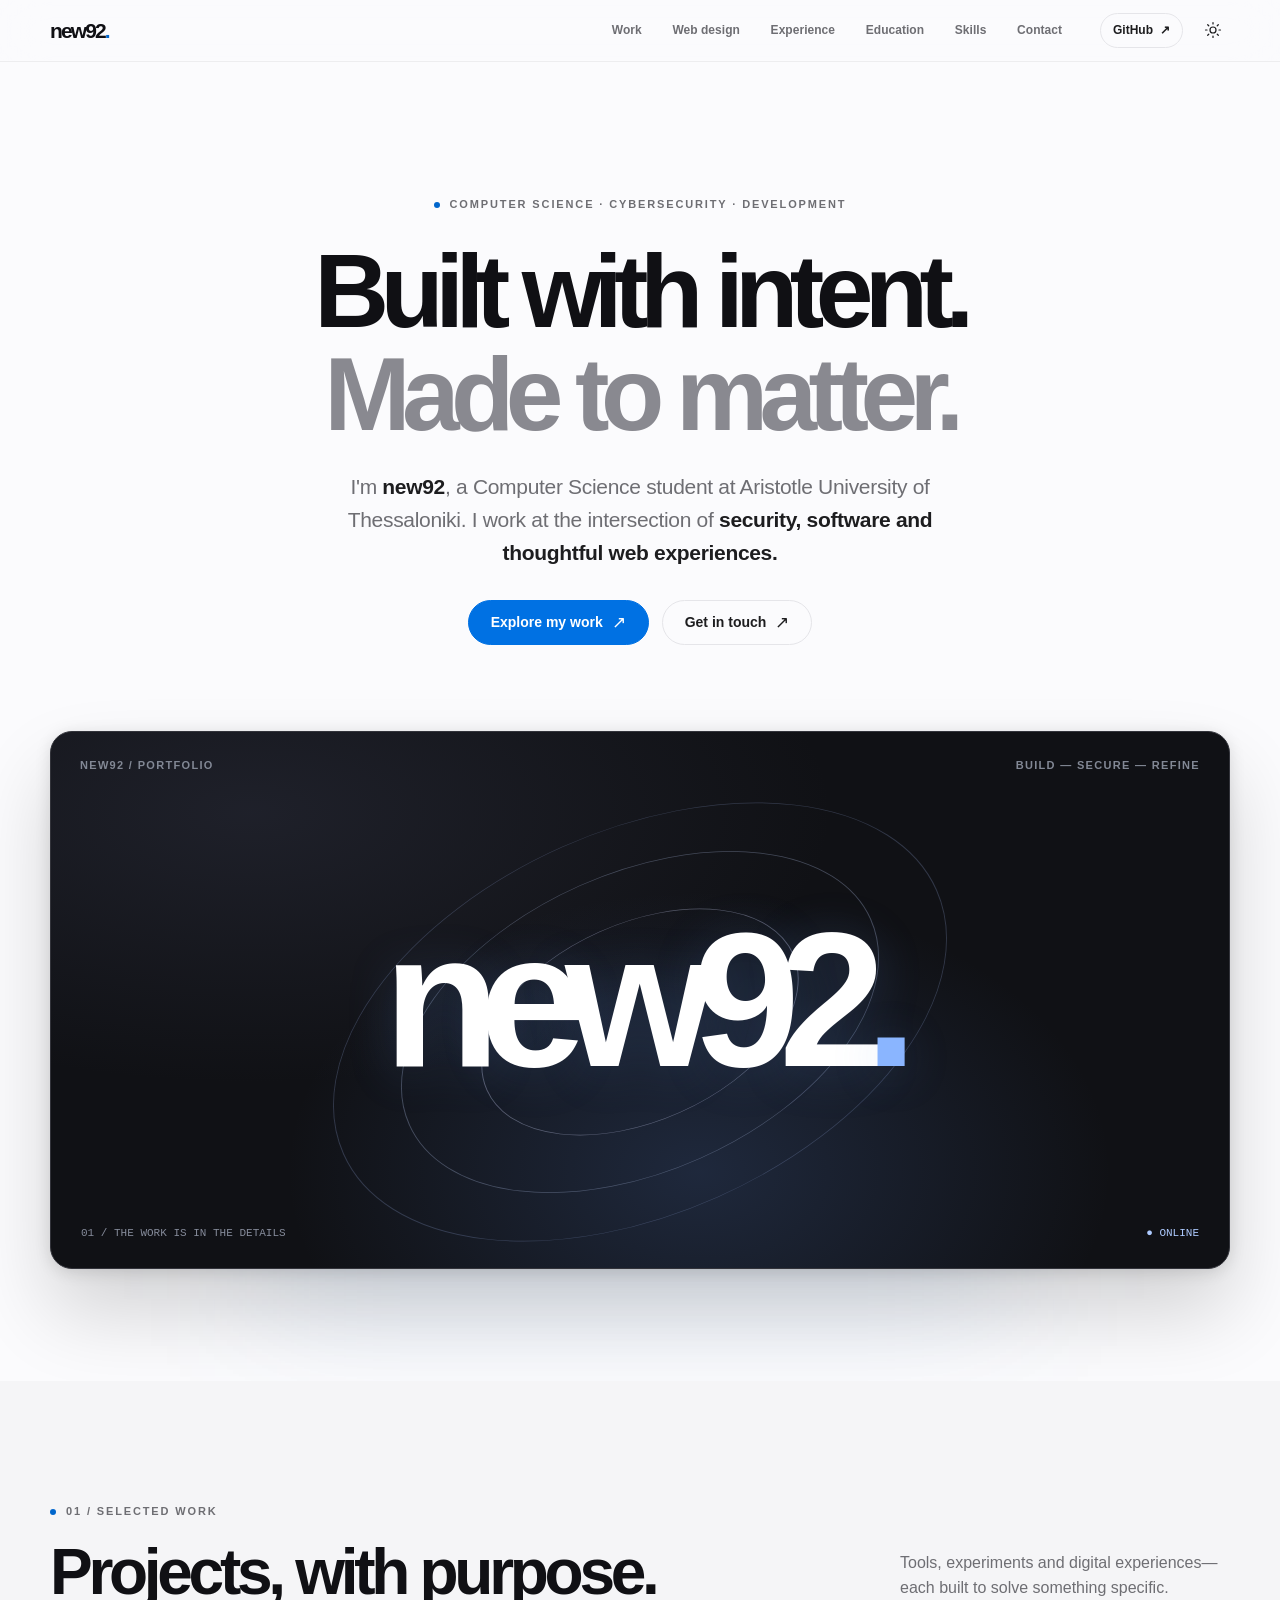
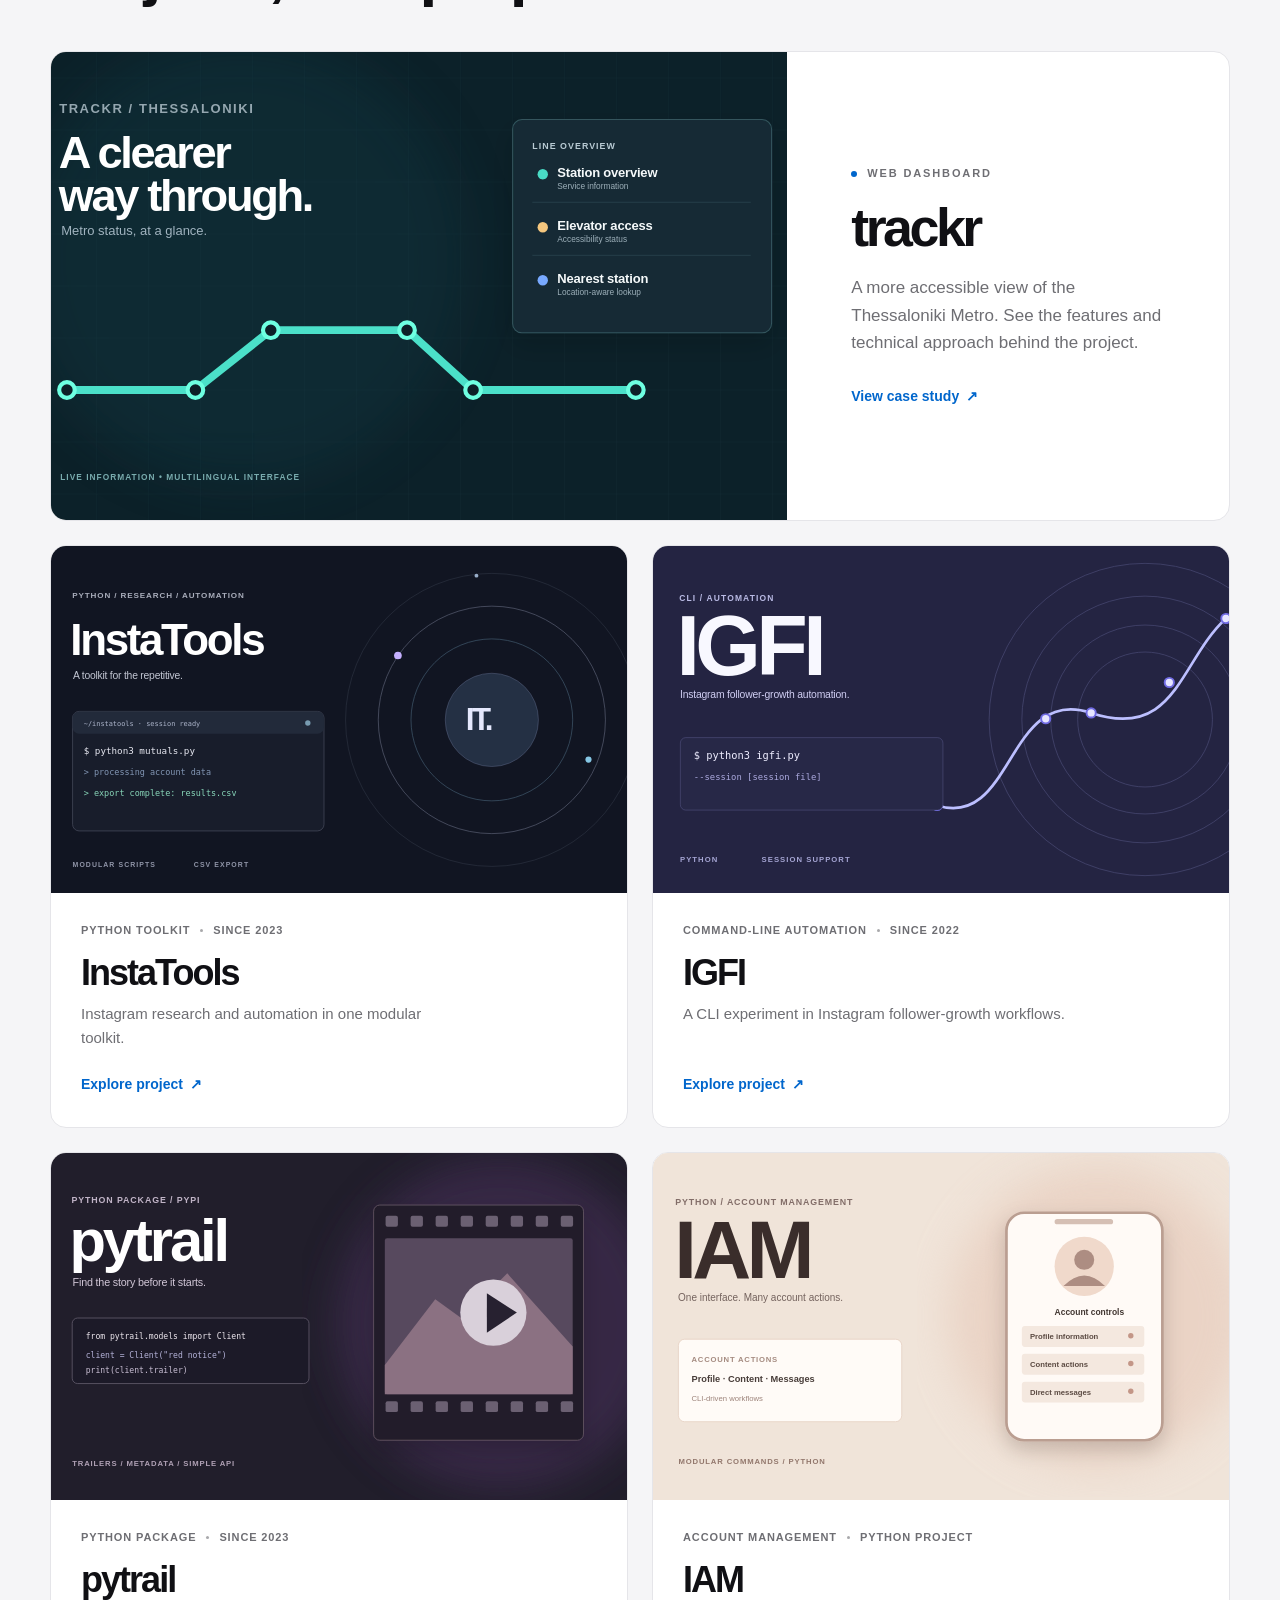
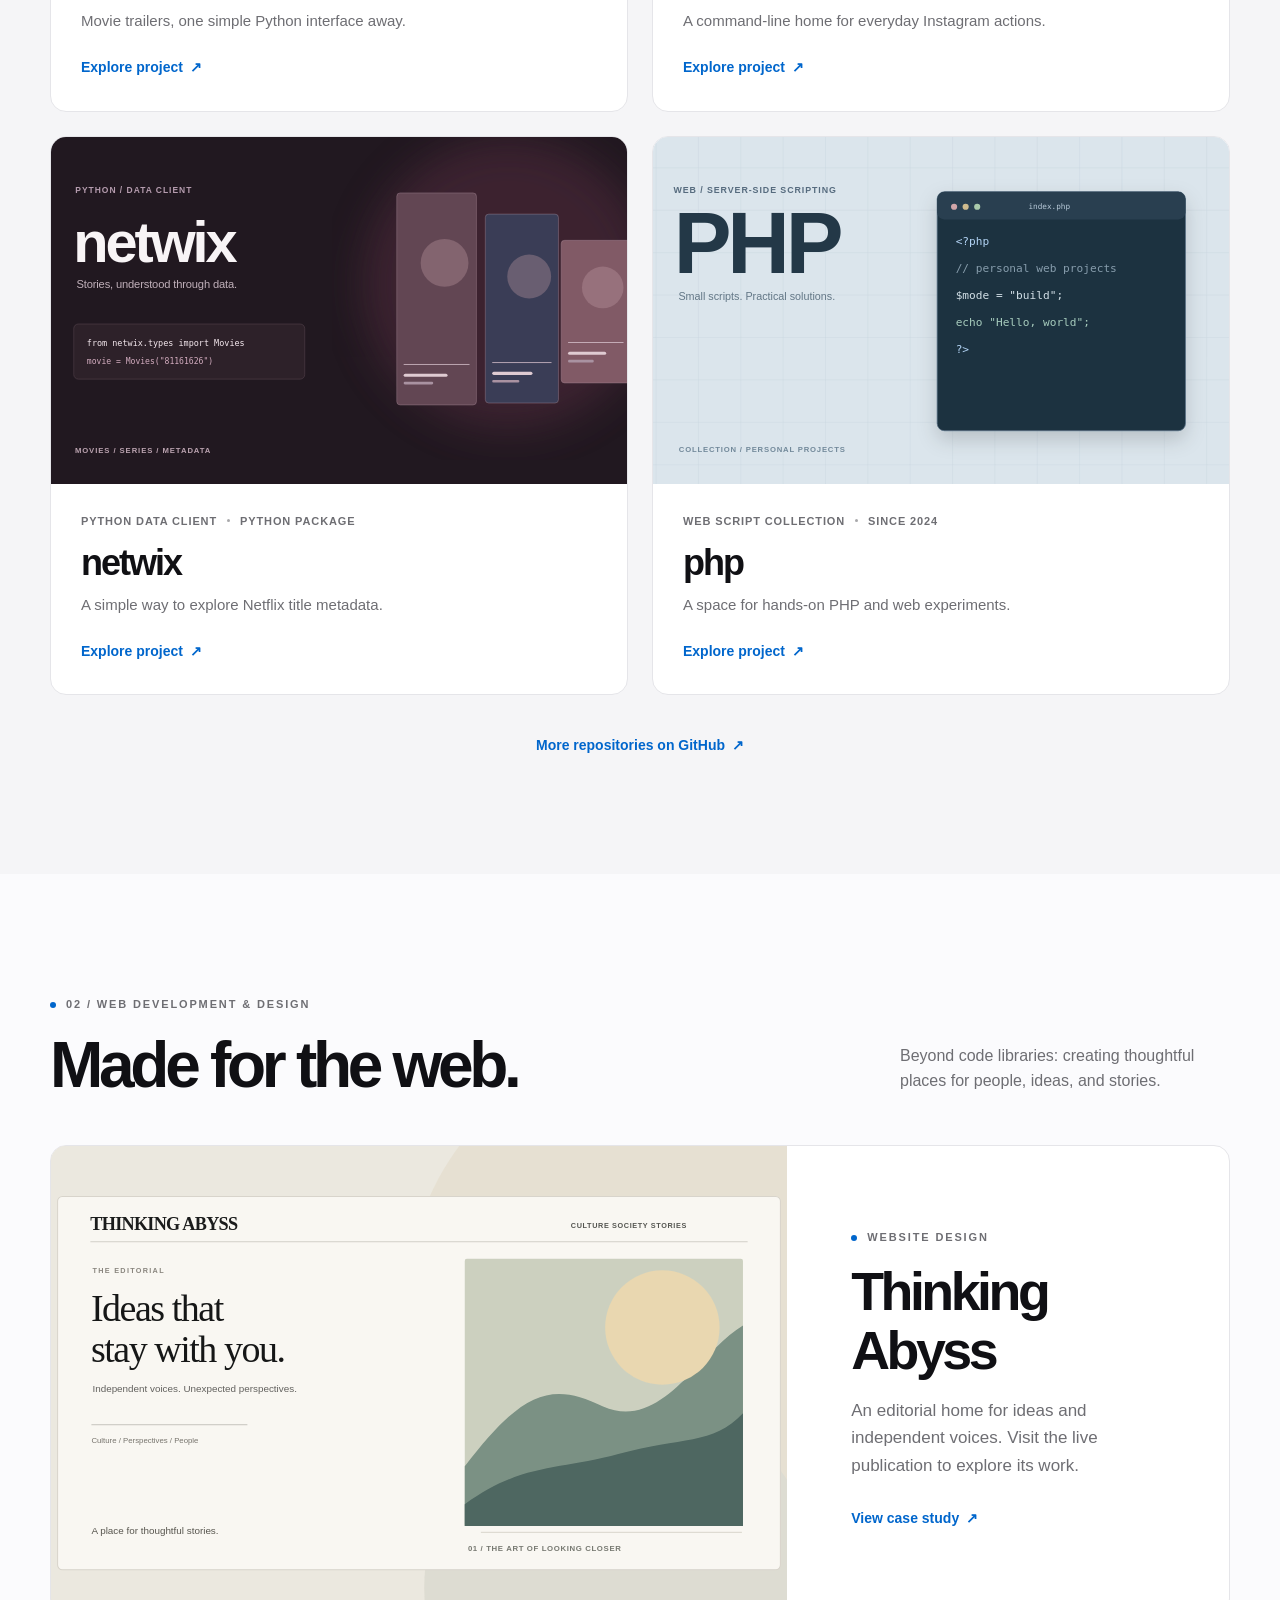
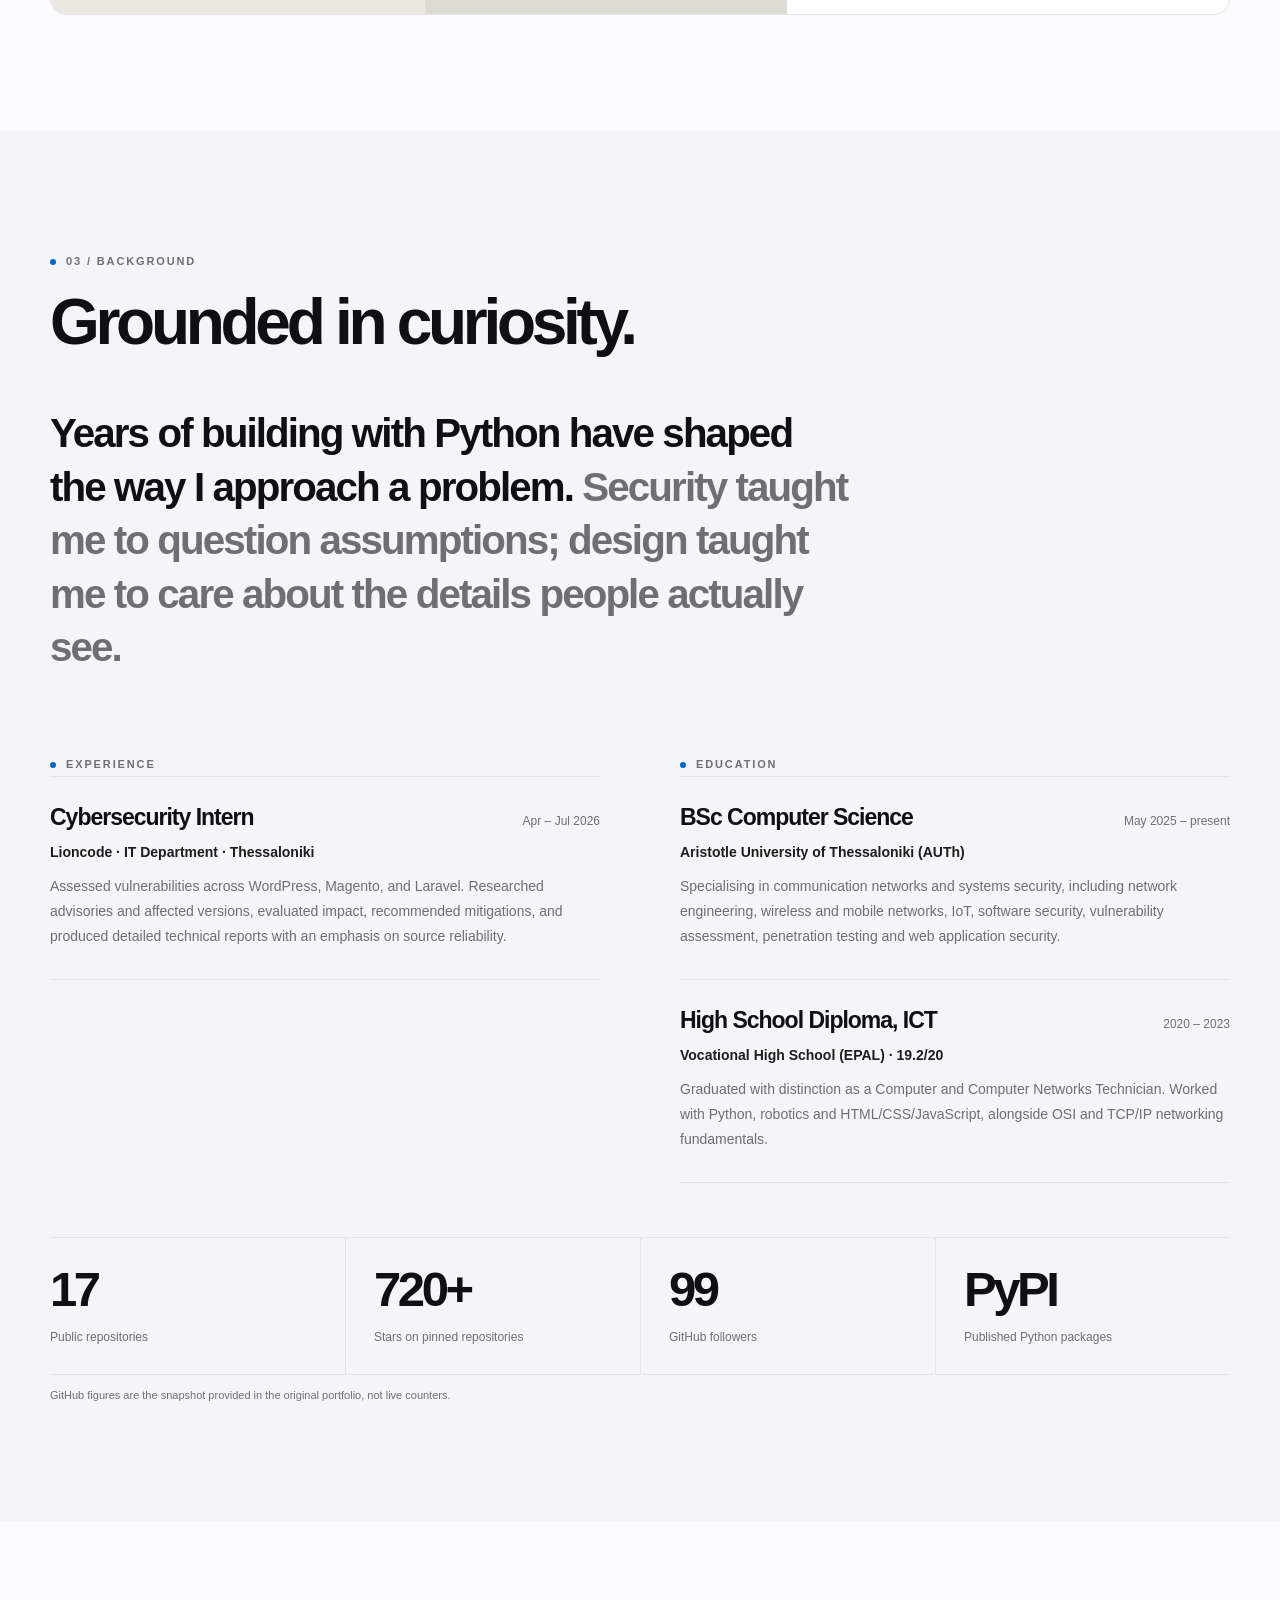
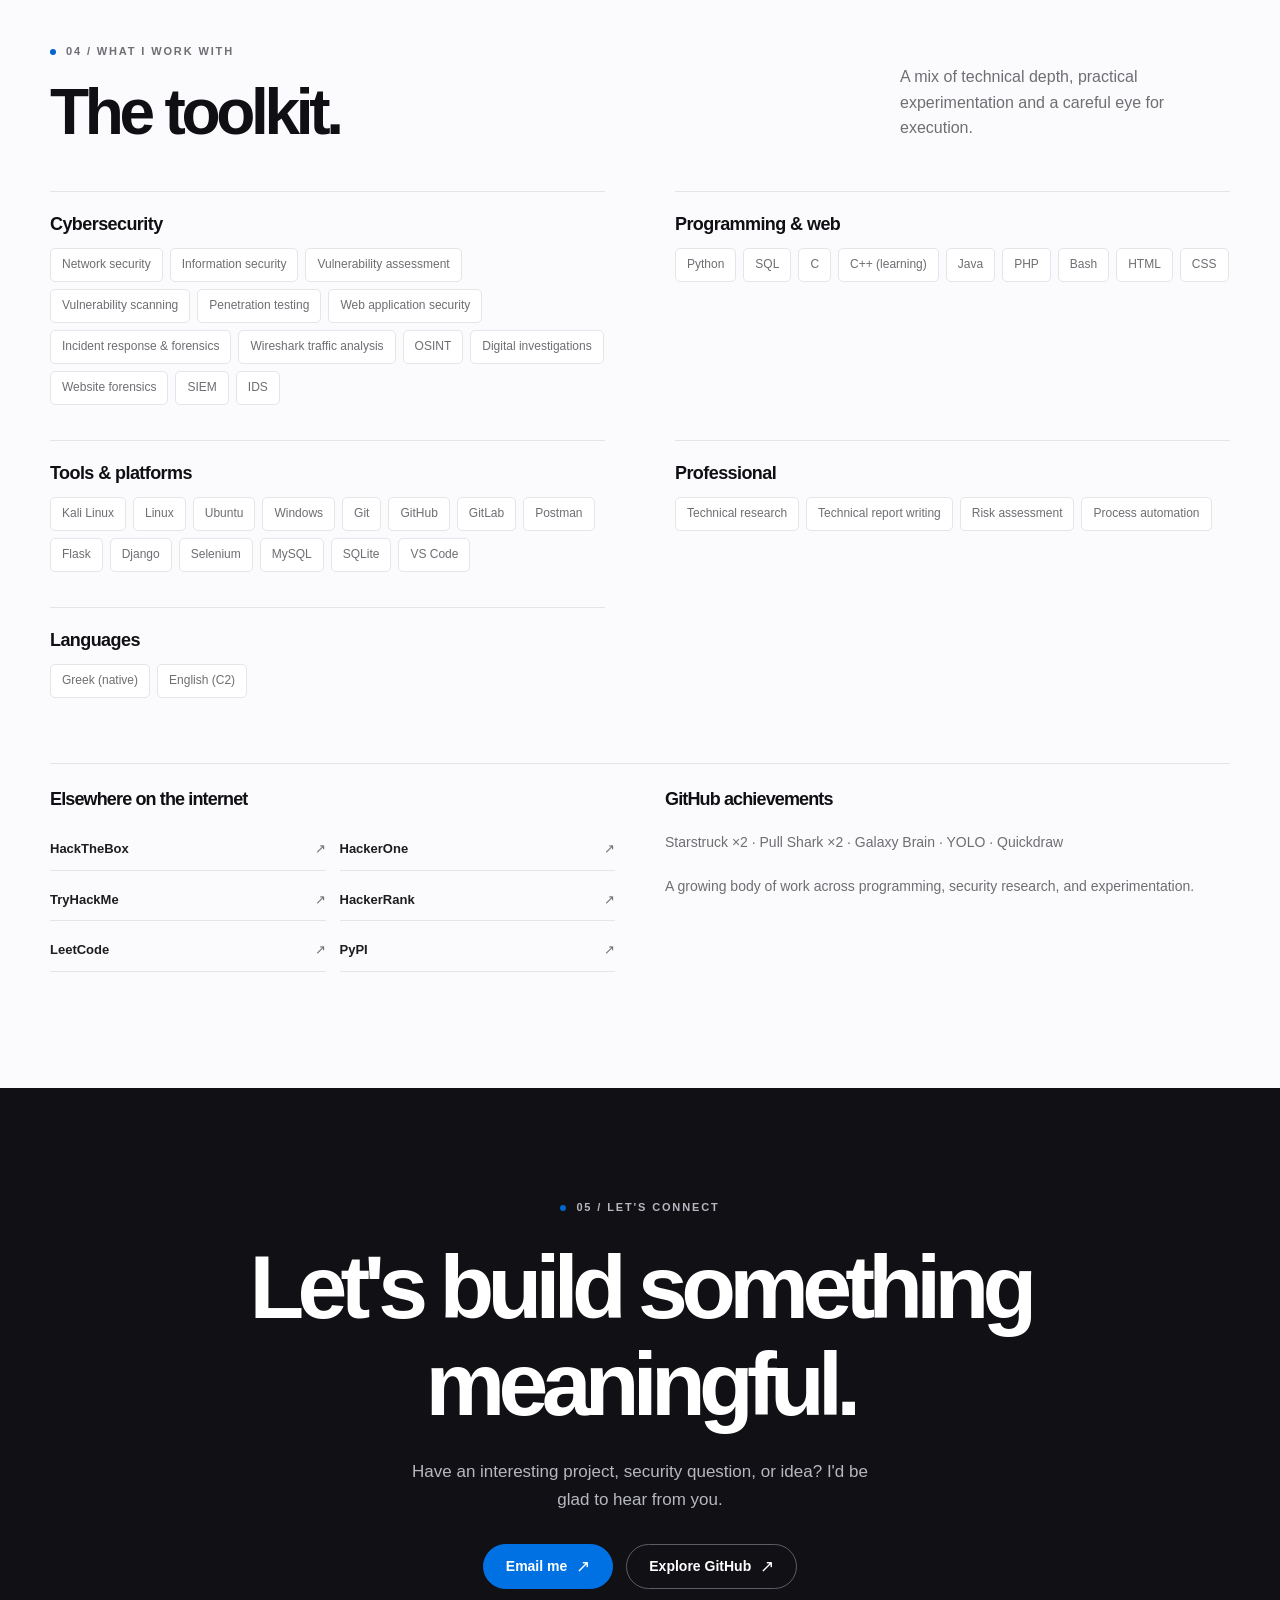
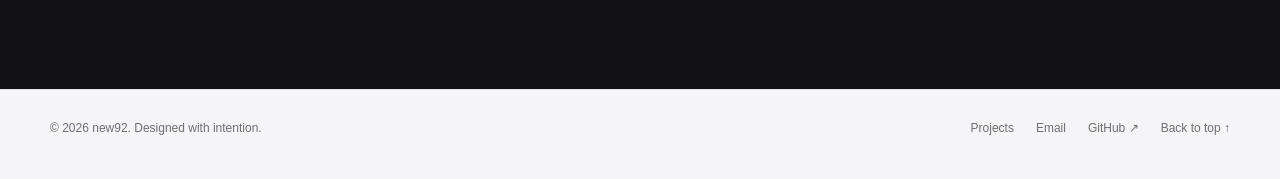
==== commit 8c97f3f3: "Update index.html" ====
--- a/index.html
+++ b/index.html
@@ -16,7 +16,7 @@
 <p class="about-intro" data-reveal>Years of building with Python have shaped the way I approach a problem. <span>Security taught me to question assumptions; design taught me to care about the details people actually see.</span></p>
 <div class="simple-grid"><div data-reveal><span class="eyebrow">Experience</span><div class="timeline-item"><div class="timeline-top"><h3>Cybersecurity Intern</h3><span class="timeline-date">Apr – Jul 2026</span></div><div class="timeline-place">Lioncode · IT Department · Thessaloniki</div><p>Assessed vulnerabilities across WordPress, Magento, and Laravel. Researched advisories and affected versions, evaluated impact, recommended mitigations, and produced detailed technical reports with an emphasis on source reliability.</p></div></div>
 <div id="education" data-reveal><span class="eyebrow">Education</span><div class="timeline-item"><div class="timeline-top"><h3>BSc Computer Science</h3><span class="timeline-date">May 2025 – present</span></div><div class="timeline-place">Aristotle University of Thessaloniki (AUTh)</div><p>Specialising in communication networks and systems security, including network engineering, wireless and mobile networks, IoT, software security, vulnerability assessment, penetration testing and web application security.</p></div>
-<div class="timeline-item"><div class="timeline-top"><h3>High School Diploma, ICT</h3><span class="timeline-date">2020 – 2023</span></div><div class="timeline-place">Vocational High School (EPAL) · 19.2/20</div><p>Graduated with highest honors as a Computer and Computer Networks Technician. Worked with Python, robotics and HTML/CSS/JavaScript, alongside OSI and TCP/IP networking fundamentals.</p></div></div></div>
+<div class="timeline-item"><div class="timeline-top"><h3>High School Diploma, ICT</h3><span class="timeline-date">2020 – 2023</span></div><div class="timeline-place">Vocational High School (EPAL) · 19.2/20</div><p>Graduated with distinction as a Computer and Computer Networks Technician. Worked with Python, robotics and HTML/CSS/JavaScript, alongside OSI and TCP/IP networking fundamentals.</p></div></div></div>
 <div class="metrics" data-reveal><div class="metric"><strong>17</strong><span>Public repositories</span></div><div class="metric"><strong>720+</strong><span>Stars on pinned repositories</span></div><div class="metric"><strong>99</strong><span>GitHub followers</span></div><div class="metric"><strong>PyPI</strong><span>Published Python packages</span></div></div><p class="metrics-note">GitHub figures are the snapshot provided in the original portfolio, not live counters.</p>
 </div></section>
 <section class="section" id="skills"><div class="container"><div class="section-heading" data-reveal><div><span class="eyebrow">04 / What I work with</span><h2>The toolkit.</h2></div><p>A mix of technical depth, practical experimentation and a careful eye for execution.</p></div>
